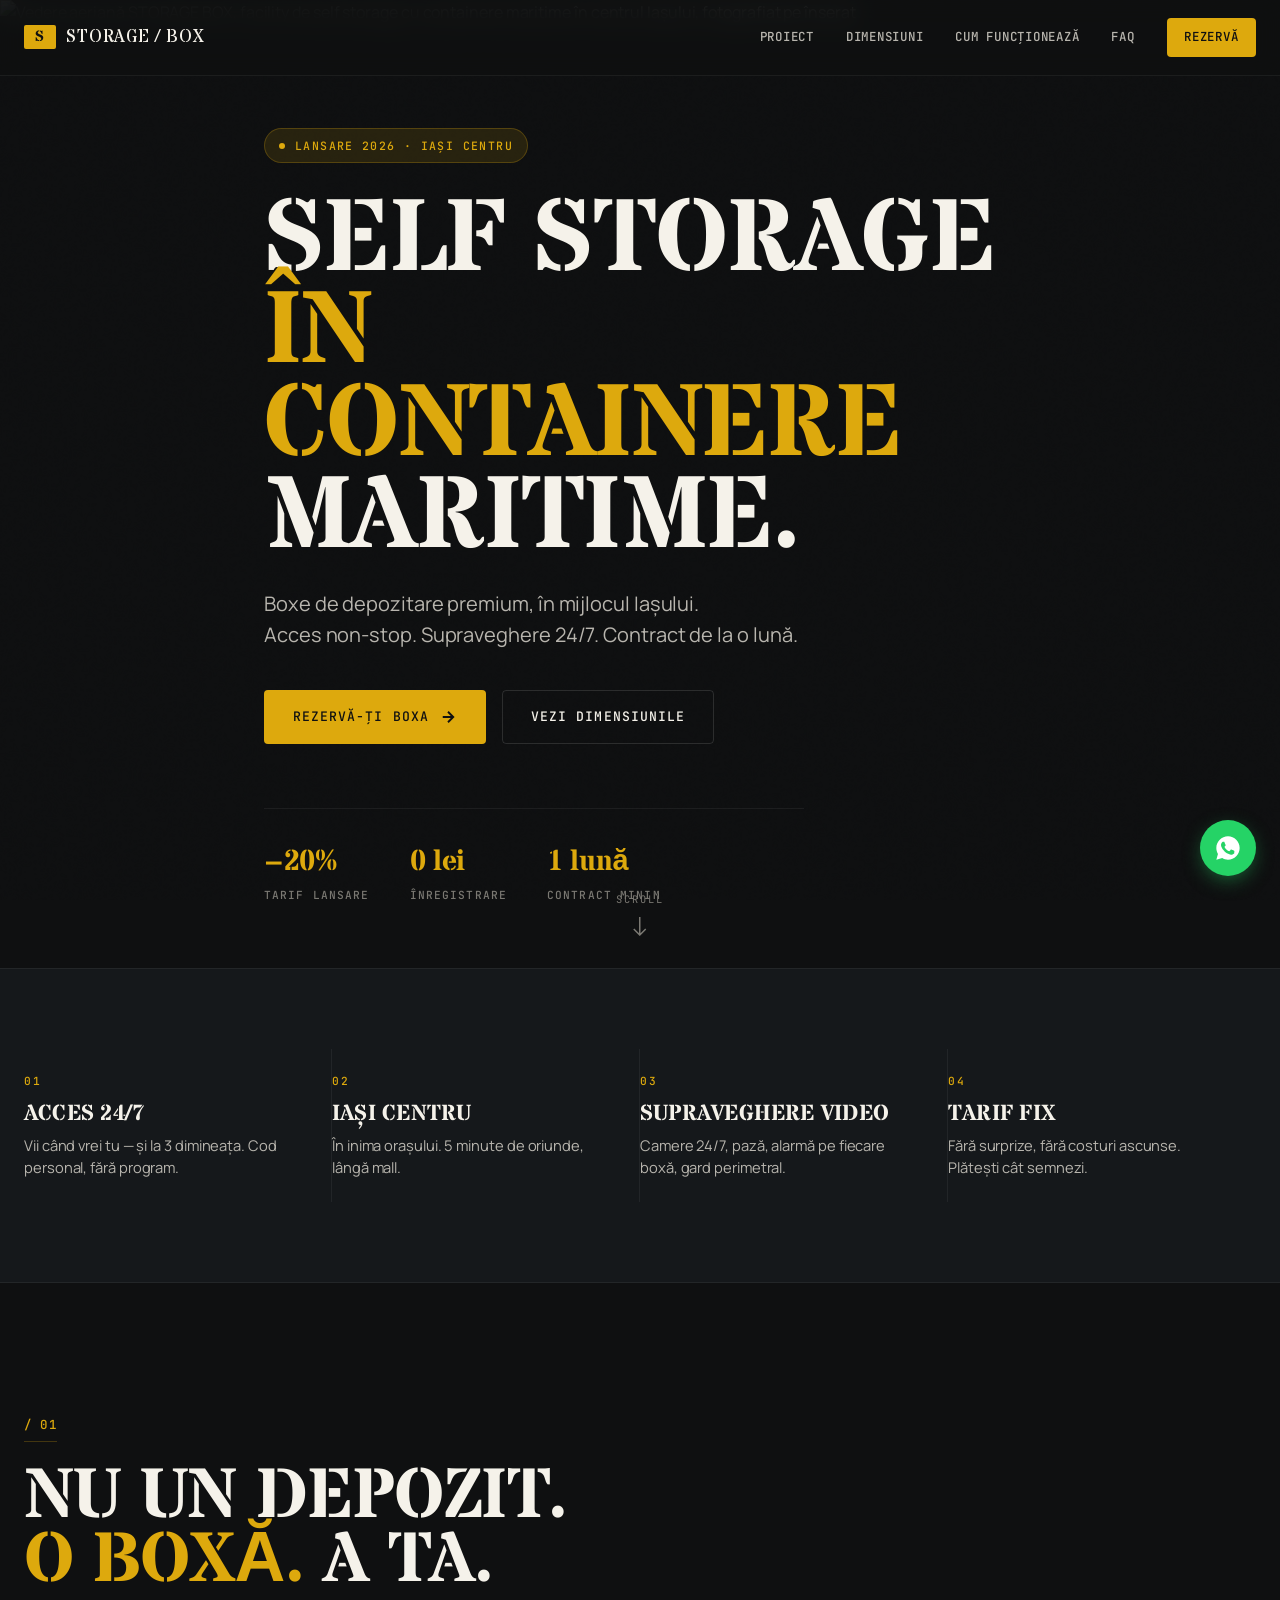
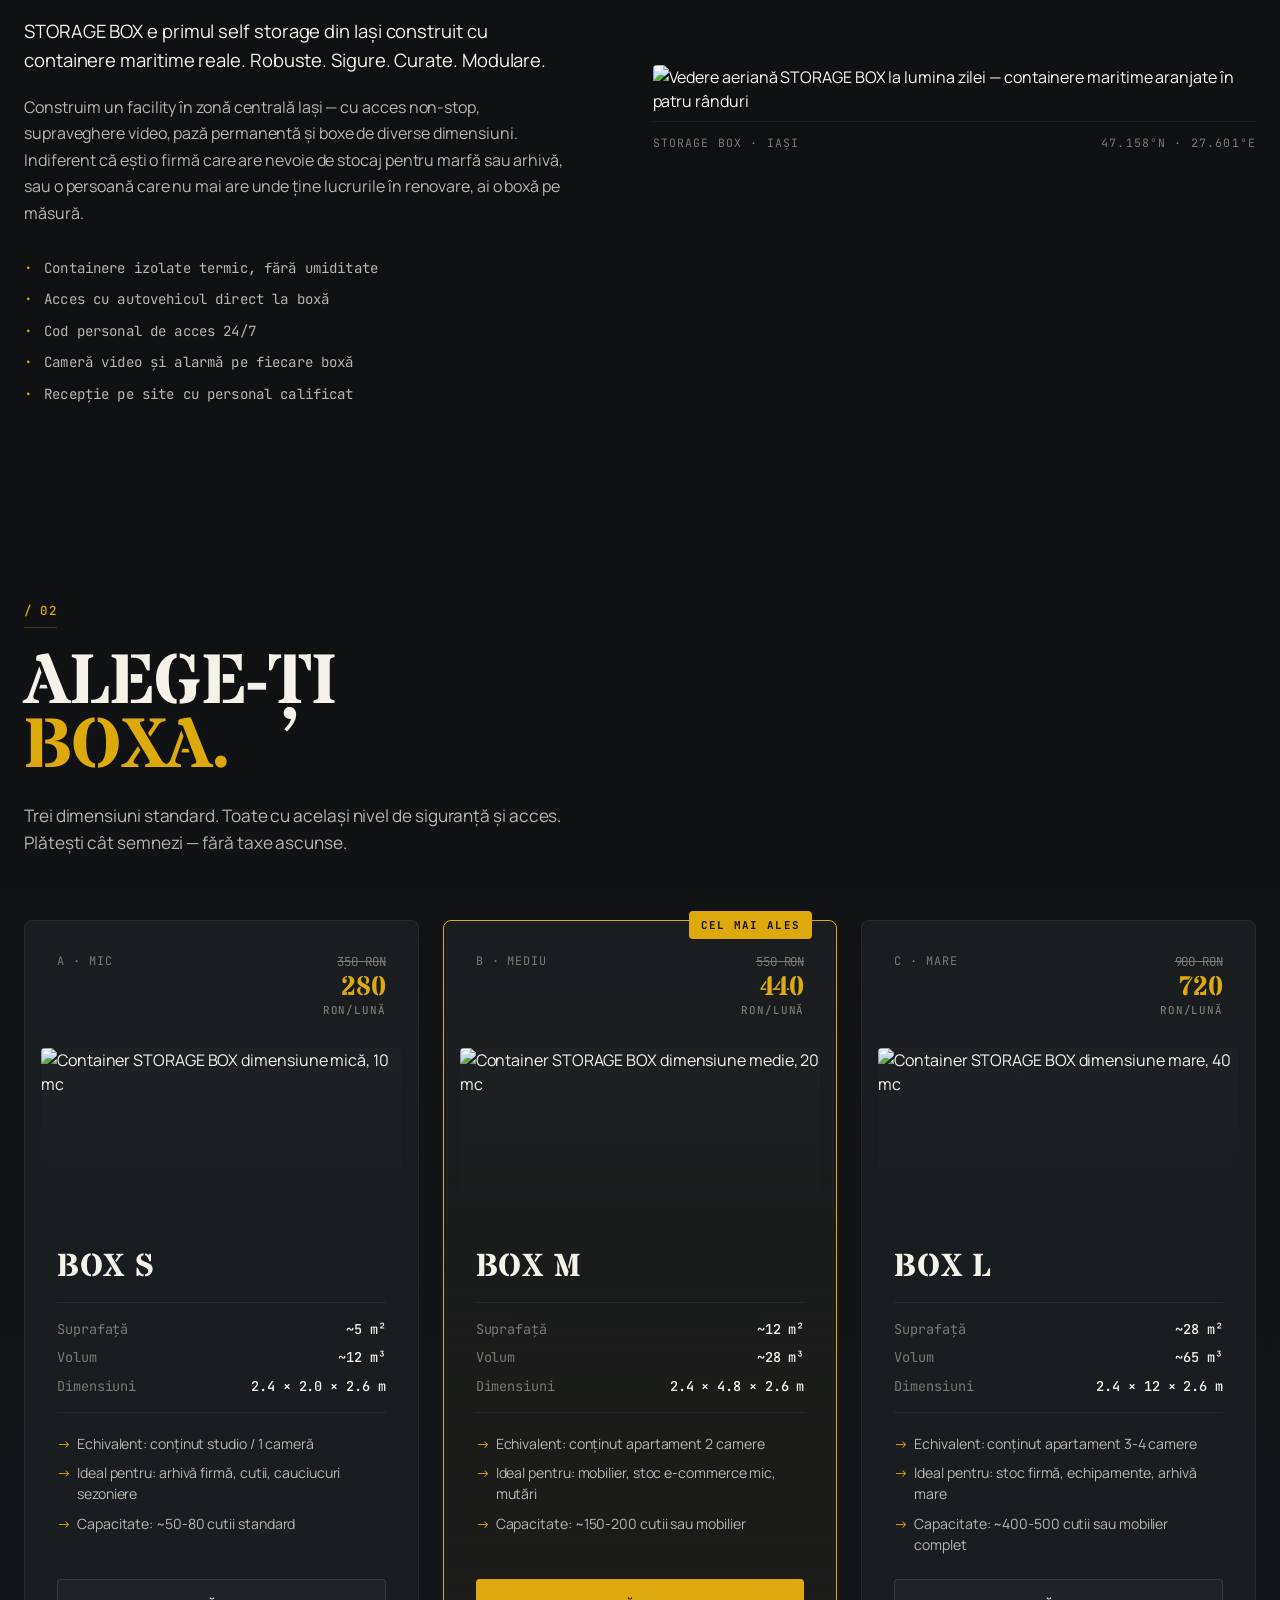
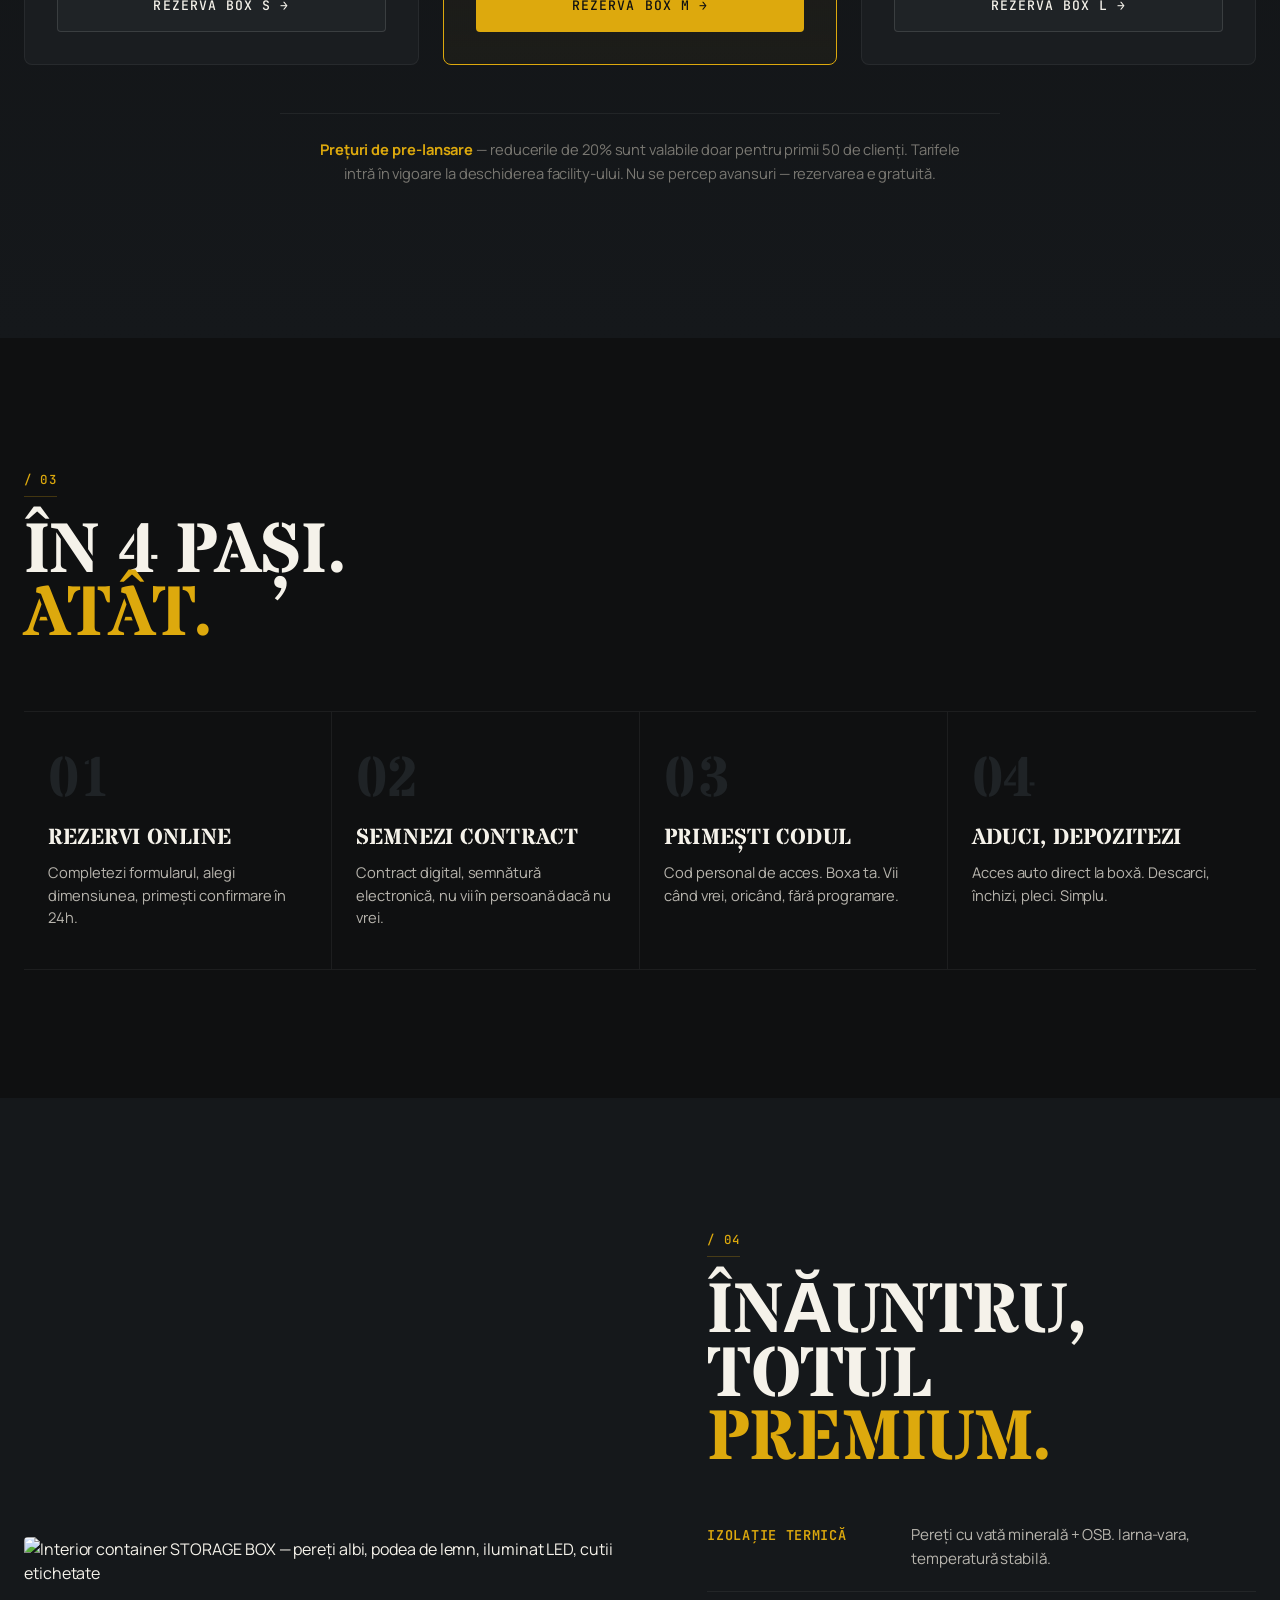
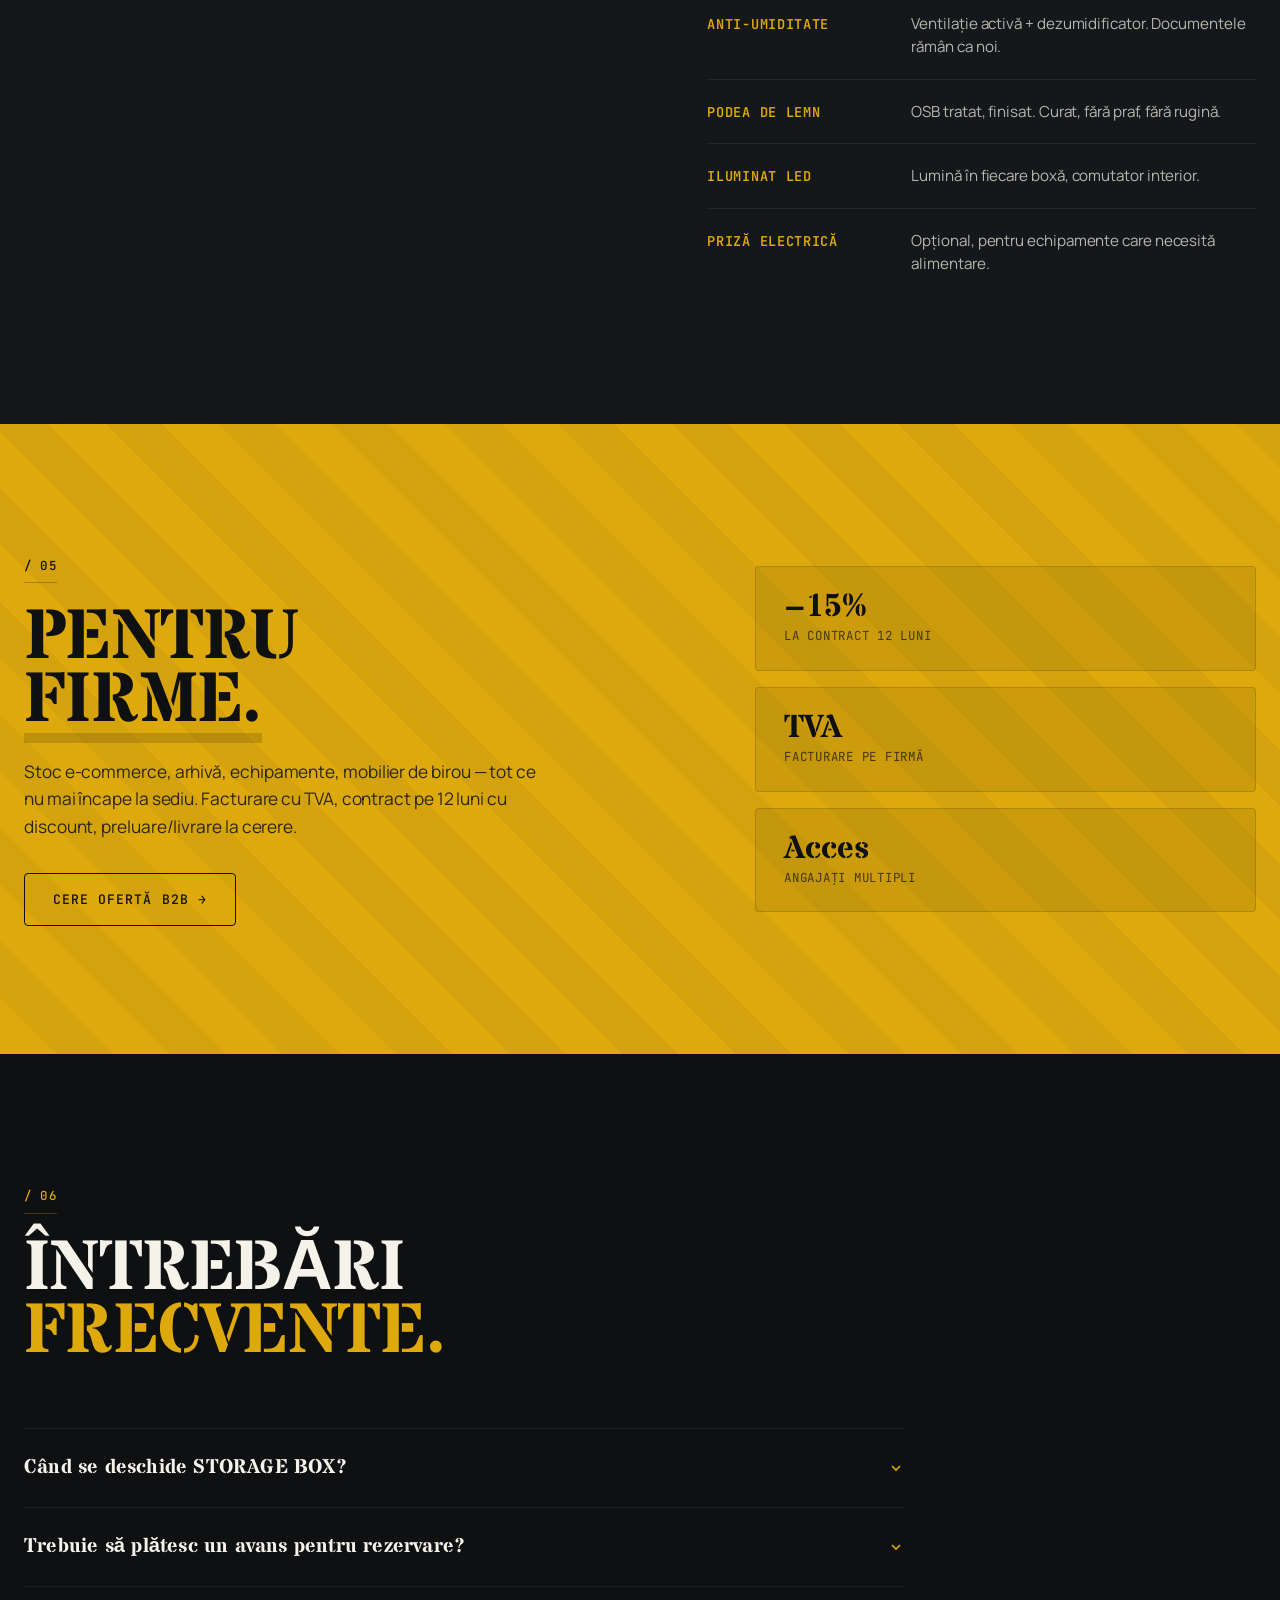
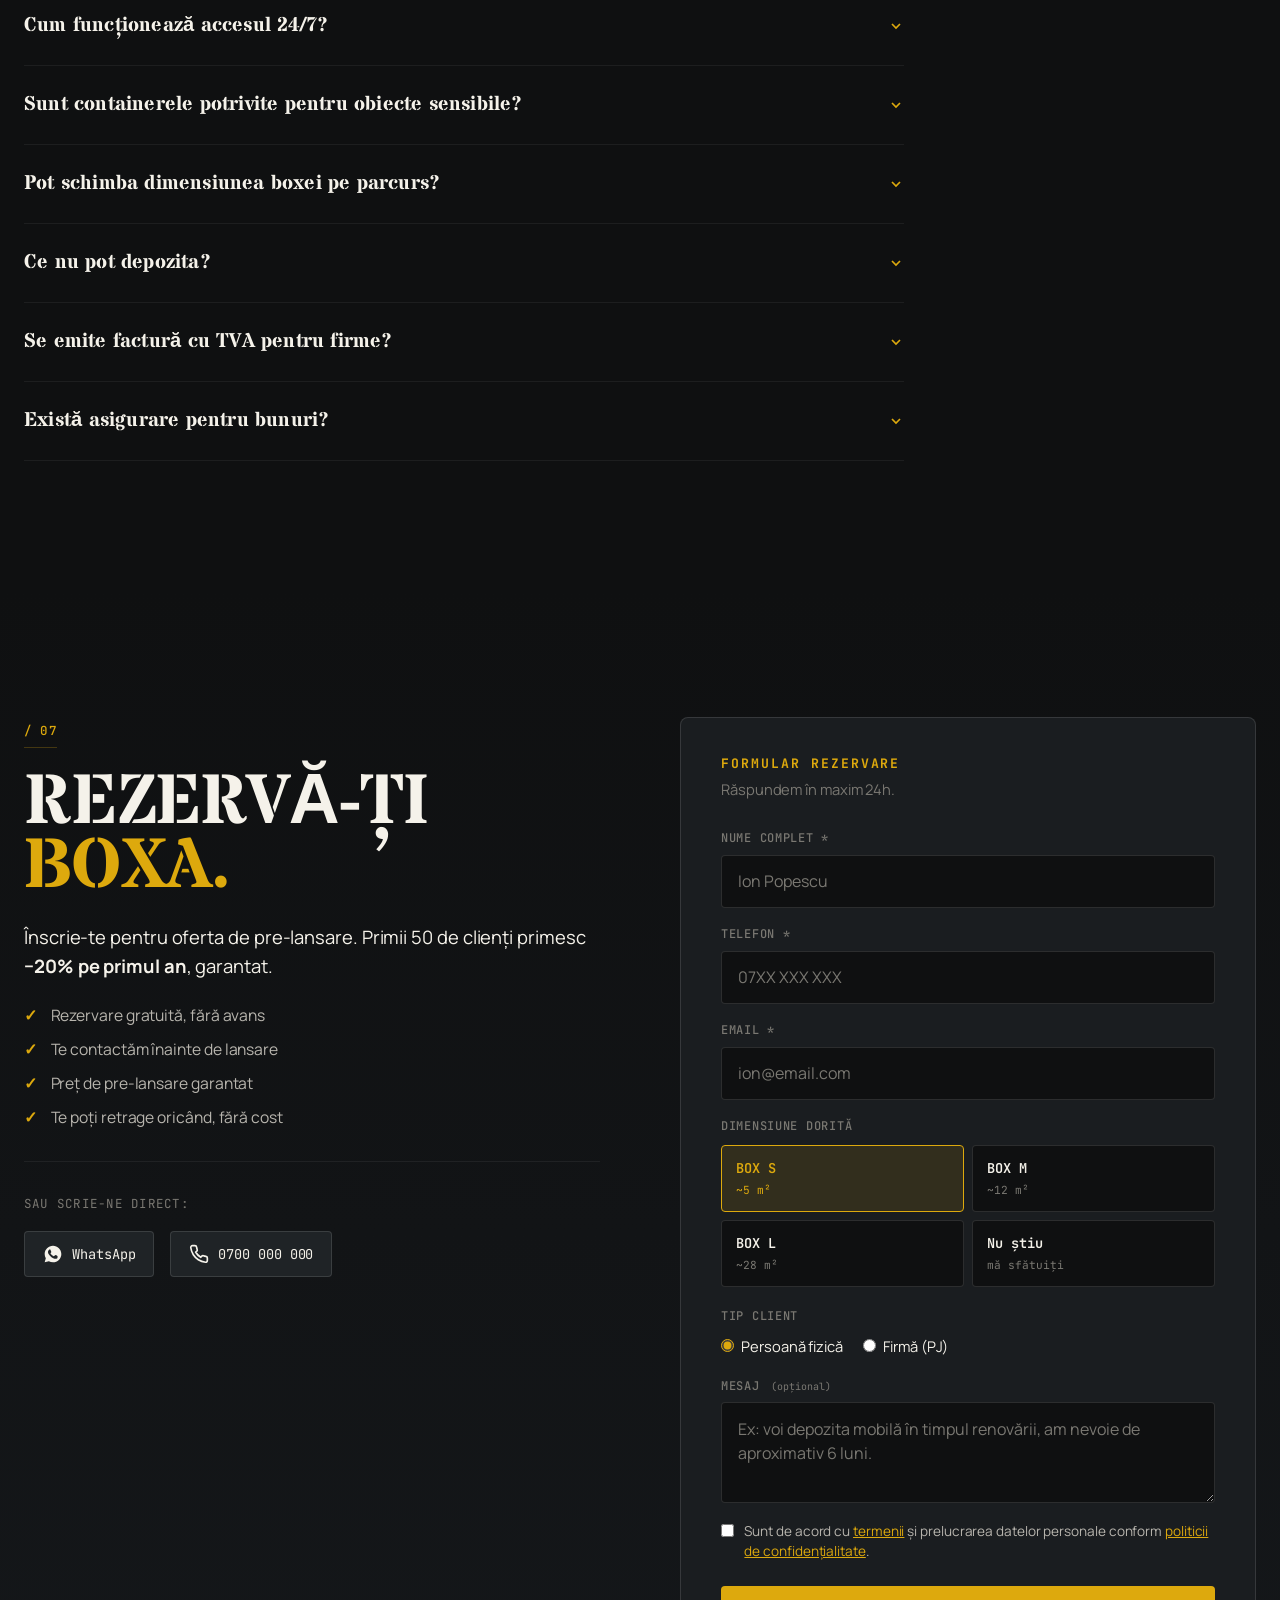
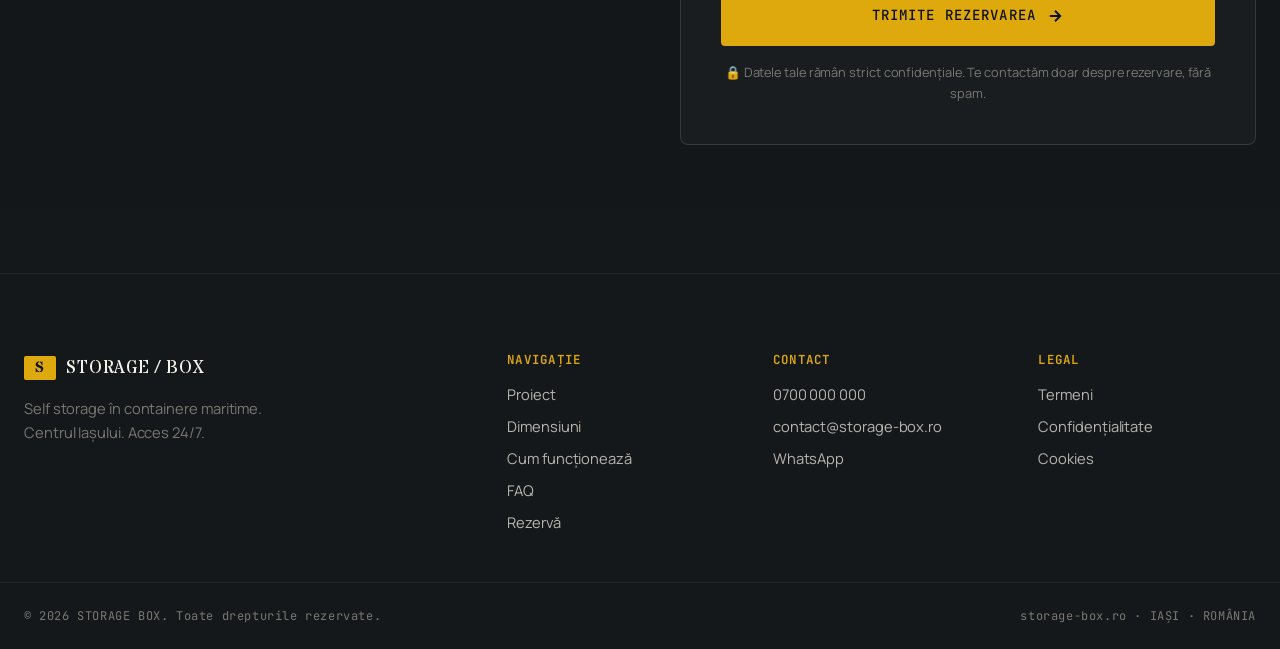
==== index.html @ e84a2e8d "Initial commit - Storage Box landing page" ====
<!DOCTYPE html>
<html lang="ro">
<head>
  <meta charset="UTF-8">
  <meta name="viewport" content="width=device-width, initial-scale=1.0">
  <meta http-equiv="X-UA-Compatible" content="IE=edge">

  <!-- Primary Meta Tags -->
  <title>STORAGE BOX — Self storage în containere maritime · Iași centru · Acces 24/7</title>
  <meta name="title" content="STORAGE BOX — Self storage în containere maritime · Iași centru · Acces 24/7">
  <meta name="description" content="Boxe de depozitare în containere maritime, în centrul Iașului. Acces non-stop, supraveghere 24/7, contract flexibil. Lansare 2026 — înscrie-te pentru oferta de pre-lansare.">
  <meta name="keywords" content="self storage iasi, boxe depozitare iasi, spatii depozitare iasi, depozit inchiriere iasi, container depozitare, self storage centru iasi, arhiva firma iasi, depozitare mobila iasi">
  <meta name="author" content="STORAGE BOX">
  <meta name="robots" content="index, follow">

  <!-- Open Graph / Facebook -->
  <meta property="og:type" content="website">
  <meta property="og:url" content="https://storage-box.ro/">
  <meta property="og:title" content="STORAGE BOX — Self storage în containere maritime · Iași centru">
  <meta property="og:description" content="Self storage premium în containere maritime, în centrul Iașului. Lansare 2026.">
  <meta property="og:image" content="https://storage-box.ro/images/og-cover.jpg">
  <meta property="og:locale" content="ro_RO">

  <!-- Twitter -->
  <meta name="twitter:card" content="summary_large_image">
  <meta name="twitter:title" content="STORAGE BOX — Self storage în containere maritime · Iași">
  <meta name="twitter:description" content="Self storage premium în containere maritime, în centrul Iașului. Lansare 2026.">
  <meta name="twitter:image" content="https://storage-box.ro/images/og-cover.jpg">

  <!-- Favicon -->
  <link rel="icon" type="image/png" href="/images/favicon.png">
  <link rel="apple-touch-icon" href="/images/apple-touch-icon.png">

  <!-- Canonical -->
  <link rel="canonical" href="https://storage-box.ro/">

  <!-- Fonts -->
  <link rel="preconnect" href="https://fonts.googleapis.com">
  <link rel="preconnect" href="https://fonts.gstatic.com" crossorigin>
  <link href="https://fonts.googleapis.com/css2?family=Stardos+Stencil:wght@400;700&family=JetBrains+Mono:wght@400;500;700&family=Manrope:wght@300;400;500;600;700;800&display=swap" rel="stylesheet">

  <!-- Stylesheet -->
  <link rel="stylesheet" href="/assets/style.css">

  <!-- Structured Data -->
  <script type="application/ld+json">
  {
    "@context": "https://schema.org",
    "@type": "LocalBusiness",
    "@id": "https://storage-box.ro/#business",
    "name": "STORAGE BOX",
    "description": "Self storage în containere maritime, în centrul Iașului. Acces 24/7, supraveghere video, contracte flexibile.",
    "url": "https://storage-box.ro",
    "telephone": "+40 7XX XXX XXX",
    "priceRange": "€€",
    "image": "https://storage-box.ro/images/hero-aerial-night.jpg",
    "address": {
      "@type": "PostalAddress",
      "streetAddress": "Strada — în pregătire",
      "addressLocality": "Iași",
      "addressRegion": "IS",
      "postalCode": "700000",
      "addressCountry": "RO"
    },
    "geo": {
      "@type": "GeoCoordinates",
      "latitude": 47.158,
      "longitude": 27.601
    },
    "openingHours": "Mo-Su 00:00-24:00",
    "areaServed": "Iași"
  }
  </script>

  <!-- Google Analytics 4 — replace G-XXXXXXXXXX with your tracking ID -->
  <!--
  <script async src="https://www.googletagmanager.com/gtag/js?id=G-XXXXXXXXXX"></script>
  <script>
    window.dataLayer = window.dataLayer || [];
    function gtag(){dataLayer.push(arguments);}
    gtag('js', new Date());
    gtag('config', 'G-XXXXXXXXXX');
  </script>
  -->

  <!-- Google Ads Conversion — replace AW-XXXXXXXXXX with your ID -->
  <!--
  <script async src="https://www.googletagmanager.com/gtag/js?id=AW-XXXXXXXXXX"></script>
  <script>
    window.dataLayer = window.dataLayer || [];
    function gtag(){dataLayer.push(arguments);}
    gtag('js', new Date());
    gtag('config', 'AW-XXXXXXXXXX');
  </script>
  -->
</head>
<body>

  <!-- ===== HEADER ===== -->
  <header class="site-header" id="top">
    <div class="container header-inner">
      <a href="#top" class="logo" aria-label="STORAGE BOX">
        <span class="logo-mark"><span class="logo-mark-letter">S</span></span>
        <span class="logo-text">STORAGE / BOX</span>
      </a>
      <nav class="nav" aria-label="Navigație principală">
        <a href="#proiect">Proiect</a>
        <a href="#dimensiuni">Dimensiuni</a>
        <a href="#flux">Cum funcționează</a>
        <a href="#faq">FAQ</a>
        <a href="#contact" class="nav-cta">Rezervă</a>
      </nav>
      <button class="mobile-toggle" aria-label="Meniu" aria-expanded="false">
        <span></span><span></span><span></span>
      </button>
    </div>
  </header>

  <!-- ===== HERO ===== -->
  <section class="hero" aria-labelledby="hero-title">
    <div class="hero-bg">
      <img src="/images/hero-aerial-night.jpg" alt="Vedere aeriană STORAGE BOX, facility de self storage cu containere maritime în centrul Iașului, fotografiat pe înserat" loading="eager" fetchpriority="high">
      <div class="hero-bg-overlay"></div>
    </div>

    <div class="container hero-content">
      <div class="hero-badge reveal">
        <span class="dot"></span>
        <span>LANSARE 2026 · IAȘI CENTRU</span>
      </div>

      <h1 id="hero-title" class="hero-title reveal" style="--delay: 0.1s">
        Self storage<br>
        <span class="accent">în containere</span><br>
        maritime.
      </h1>

      <p class="hero-sub reveal" style="--delay: 0.2s">
        Boxe de depozitare premium, în mijlocul Iașului.<br>
        Acces non-stop. Supraveghere 24/7. Contract de la o lună.
      </p>

      <div class="hero-cta reveal" style="--delay: 0.3s">
        <a href="#contact" class="btn btn-primary">
          <span>Rezervă-ți boxa</span>
          <svg width="18" height="18" viewBox="0 0 24 24" fill="none" stroke="currentColor" stroke-width="2.5" aria-hidden="true">
            <path d="M5 12h14M12 5l7 7-7 7"/>
          </svg>
        </a>
        <a href="#dimensiuni" class="btn btn-ghost">
          Vezi dimensiunile
        </a>
      </div>

      <div class="hero-meta reveal" style="--delay: 0.4s">
        <div><strong>−20%</strong><span>tarif lansare</span></div>
        <div><strong>0 lei</strong><span>înregistrare</span></div>
        <div><strong>1 lună</strong><span>contract minim</span></div>
      </div>
    </div>

    <a href="#trust" class="hero-scroll" aria-label="Continuă spre conținut">
      <span>SCROLL</span>
      <svg width="14" height="20" viewBox="0 0 14 20" fill="none" stroke="currentColor" stroke-width="1.5" aria-hidden="true">
        <path d="M7 1v18M1 13l6 6 6-6"/>
      </svg>
    </a>
  </section>

  <!-- ===== TRUST STRIP ===== -->
  <section class="trust" id="trust" aria-label="Beneficii cheie">
    <div class="container">
      <ul class="trust-grid">
        <li class="trust-item reveal">
          <span class="trust-num">01</span>
          <h3>Acces 24/7</h3>
          <p>Vii când vrei tu — și la 3 dimineața. Cod personal, fără program.</p>
        </li>
        <li class="trust-item reveal" style="--delay: 0.08s">
          <span class="trust-num">02</span>
          <h3>Iași Centru</h3>
          <p>În inima orașului. 5 minute de oriunde, lângă mall.</p>
        </li>
        <li class="trust-item reveal" style="--delay: 0.16s">
          <span class="trust-num">03</span>
          <h3>Supraveghere video</h3>
          <p>Camere 24/7, pază, alarmă pe fiecare boxă, gard perimetral.</p>
        </li>
        <li class="trust-item reveal" style="--delay: 0.24s">
          <span class="trust-num">04</span>
          <h3>Tarif fix</h3>
          <p>Fără surprize, fără costuri ascunse. Plătești cât semnezi.</p>
        </li>
      </ul>
    </div>
  </section>

  <!-- ===== ABOUT / PROIECT ===== -->
  <section class="about" id="proiect" aria-labelledby="about-title">
    <div class="container about-grid">
      <div class="about-text reveal">
        <span class="section-num">/ 01</span>
        <h2 id="about-title" class="section-title">
          Nu un depozit.<br>
          <span class="accent">O boxă.</span> A ta.
        </h2>
        <p class="lead">
          STORAGE BOX e primul self storage din Iași construit cu containere maritime reale.
          Robuste. Sigure. Curate. Modulare.
        </p>
        <p>
          Construim un facility în zonă centrală Iași — cu acces non-stop, supraveghere video,
          pază permanentă și boxe de diverse dimensiuni. Indiferent că ești o firmă care
          are nevoie de stocaj pentru marfă sau arhivă, sau o persoană care nu mai are
          unde ține lucrurile în renovare, ai o boxă pe măsură.
        </p>
        <ul class="about-list">
          <li><span>·</span> Containere izolate termic, fără umiditate</li>
          <li><span>·</span> Acces cu autovehicul direct la boxă</li>
          <li><span>·</span> Cod personal de acces 24/7</li>
          <li><span>·</span> Cameră video și alarmă pe fiecare boxă</li>
          <li><span>·</span> Recepție pe site cu personal calificat</li>
        </ul>
      </div>
      <div class="about-image reveal" style="--delay: 0.2s">
        <img src="/images/hero-aerial-day.jpg" alt="Vedere aeriană STORAGE BOX la lumina zilei — containere maritime aranjate în patru rânduri" loading="lazy">
        <div class="image-caption">
          <span>STORAGE BOX · IAȘI</span>
          <span>47.158°N · 27.601°E</span>
        </div>
      </div>
    </div>
  </section>

  <!-- ===== SIZES & PRICING ===== -->
  <section class="sizes" id="dimensiuni" aria-labelledby="sizes-title">
    <div class="container">
      <div class="section-head">
        <span class="section-num">/ 02</span>
        <h2 id="sizes-title" class="section-title">
          Alege-ți<br>
          <span class="accent">boxa.</span>
        </h2>
        <p class="section-lead">
          Trei dimensiuni standard. Toate cu același nivel de siguranță și acces.
          Plătești cât semnezi — fără taxe ascunse.
        </p>
      </div>

      <div class="sizes-grid">

        <!-- BOX S -->
        <article class="box-card reveal">
          <div class="box-card-head">
            <span class="box-tag">A · Mic</span>
            <span class="box-price">
              <span class="price-old">350 RON</span>
              <span class="price-new">280<small>RON/lună</small></span>
            </span>
          </div>
          <div class="box-card-image">
            <img src="/images/container-product.png" alt="Container STORAGE BOX dimensiune mică, 10 mc" loading="lazy">
          </div>
          <h3 class="box-name">BOX S</h3>
          <div class="box-spec">
            <div><span>Suprafață</span><strong>~5 m²</strong></div>
            <div><span>Volum</span><strong>~12 m³</strong></div>
            <div><span>Dimensiuni</span><strong>2.4 × 2.0 × 2.6 m</strong></div>
          </div>
          <ul class="box-features">
            <li>Echivalent: conținut studio / 1 cameră</li>
            <li>Ideal pentru: arhivă firmă, cutii, cauciucuri sezoniere</li>
            <li>Capacitate: ~50-80 cutii standard</li>
          </ul>
          <a href="#contact" class="btn btn-secondary box-cta" data-size="S">
            Rezervă BOX S →
          </a>
        </article>

        <!-- BOX M -->
        <article class="box-card box-featured reveal" style="--delay: 0.1s">
          <div class="box-badge">CEL MAI ALES</div>
          <div class="box-card-head">
            <span class="box-tag">B · Mediu</span>
            <span class="box-price">
              <span class="price-old">550 RON</span>
              <span class="price-new">440<small>RON/lună</small></span>
            </span>
          </div>
          <div class="box-card-image">
            <img src="/images/container-product.png" alt="Container STORAGE BOX dimensiune medie, 20 mc" loading="lazy">
          </div>
          <h3 class="box-name">BOX M</h3>
          <div class="box-spec">
            <div><span>Suprafață</span><strong>~12 m²</strong></div>
            <div><span>Volum</span><strong>~28 m³</strong></div>
            <div><span>Dimensiuni</span><strong>2.4 × 4.8 × 2.6 m</strong></div>
          </div>
          <ul class="box-features">
            <li>Echivalent: conținut apartament 2 camere</li>
            <li>Ideal pentru: mobilier, stoc e-commerce mic, mutări</li>
            <li>Capacitate: ~150-200 cutii sau mobilier</li>
          </ul>
          <a href="#contact" class="btn btn-primary box-cta" data-size="M">
            Rezervă BOX M →
          </a>
        </article>

        <!-- BOX L -->
        <article class="box-card reveal" style="--delay: 0.2s">
          <div class="box-card-head">
            <span class="box-tag">C · Mare</span>
            <span class="box-price">
              <span class="price-old">900 RON</span>
              <span class="price-new">720<small>RON/lună</small></span>
            </span>
          </div>
          <div class="box-card-image">
            <img src="/images/container-product.png" alt="Container STORAGE BOX dimensiune mare, 40 mc" loading="lazy">
          </div>
          <h3 class="box-name">BOX L</h3>
          <div class="box-spec">
            <div><span>Suprafață</span><strong>~28 m²</strong></div>
            <div><span>Volum</span><strong>~65 m³</strong></div>
            <div><span>Dimensiuni</span><strong>2.4 × 12 × 2.6 m</strong></div>
          </div>
          <ul class="box-features">
            <li>Echivalent: conținut apartament 3-4 camere</li>
            <li>Ideal pentru: stoc firmă, echipamente, arhivă mare</li>
            <li>Capacitate: ~400-500 cutii sau mobilier complet</li>
          </ul>
          <a href="#contact" class="btn btn-secondary box-cta" data-size="L">
            Rezervă BOX L →
          </a>
        </article>

      </div>

      <p class="sizes-note">
        <strong>Prețuri de pre-lansare</strong> — reducerile de 20% sunt valabile doar pentru
        primii 50 de clienți. Tarifele intră în vigoare la deschiderea facility-ului.
        Nu se percep avansuri — rezervarea e gratuită.
      </p>
    </div>
  </section>

  <!-- ===== HOW IT WORKS ===== -->
  <section class="flow" id="flux" aria-labelledby="flow-title">
    <div class="container">
      <div class="section-head">
        <span class="section-num">/ 03</span>
        <h2 id="flow-title" class="section-title">
          În 4 pași.<br>
          <span class="accent">Atât.</span>
        </h2>
      </div>

      <ol class="flow-steps">
        <li class="flow-step reveal">
          <span class="flow-num">01</span>
          <h3>Rezervi online</h3>
          <p>Completezi formularul, alegi dimensiunea, primești confirmare în 24h.</p>
        </li>
        <li class="flow-step reveal" style="--delay: 0.08s">
          <span class="flow-num">02</span>
          <h3>Semnezi contract</h3>
          <p>Contract digital, semnătură electronică, nu vii în persoană dacă nu vrei.</p>
        </li>
        <li class="flow-step reveal" style="--delay: 0.16s">
          <span class="flow-num">03</span>
          <h3>Primești codul</h3>
          <p>Cod personal de acces. Boxa ta. Vii când vrei, oricând, fără programare.</p>
        </li>
        <li class="flow-step reveal" style="--delay: 0.24s">
          <span class="flow-num">04</span>
          <h3>Aduci, depozitezi</h3>
          <p>Acces auto direct la boxă. Descarci, închizi, pleci. Simplu.</p>
        </li>
      </ol>
    </div>
  </section>

  <!-- ===== INSIDE THE BOX ===== -->
  <section class="inside" id="inside" aria-labelledby="inside-title">
    <div class="container inside-grid">
      <div class="inside-image reveal">
        <img src="/images/container-interior.jpg" alt="Interior container STORAGE BOX — pereți albi, podea de lemn, iluminat LED, cutii etichetate" loading="lazy">
      </div>
      <div class="inside-text reveal" style="--delay: 0.15s">
        <span class="section-num">/ 04</span>
        <h2 id="inside-title" class="section-title">
          Înăuntru, totul<br>
          <span class="accent">premium.</span>
        </h2>
        <ul class="inside-list">
          <li>
            <strong>Izolație termică</strong>
            <span>Pereți cu vată minerală + OSB. Iarna-vara, temperatură stabilă.</span>
          </li>
          <li>
            <strong>Anti-umiditate</strong>
            <span>Ventilație activă + dezumidificator. Documentele rămân ca noi.</span>
          </li>
          <li>
            <strong>Podea de lemn</strong>
            <span>OSB tratat, finisat. Curat, fără praf, fără rugină.</span>
          </li>
          <li>
            <strong>Iluminat LED</strong>
            <span>Lumină în fiecare boxă, comutator interior.</span>
          </li>
          <li>
            <strong>Priză electrică</strong>
            <span>Opțional, pentru echipamente care necesită alimentare.</span>
          </li>
        </ul>
      </div>
    </div>
  </section>

  <!-- ===== B2B BANNER ===== -->
  <section class="b2b" aria-labelledby="b2b-title">
    <div class="container b2b-inner">
      <div class="b2b-text reveal">
        <span class="section-num">/ 05</span>
        <h2 id="b2b-title" class="section-title">
          Pentru<br>
          <span class="accent">firme.</span>
        </h2>
        <p>
          Stoc e-commerce, arhivă, echipamente, mobilier de birou — tot ce nu mai
          încape la sediu. Facturare cu TVA, contract pe 12 luni cu discount,
          preluare/livrare la cerere.
        </p>
        <a href="#contact" class="btn btn-ghost-light">
          Cere ofertă B2B →
        </a>
      </div>
      <div class="b2b-stats reveal" style="--delay: 0.15s">
        <div><strong>−15%</strong><span>la contract 12 luni</span></div>
        <div><strong>TVA</strong><span>facturare pe firmă</span></div>
        <div><strong>Acces</strong><span>angajați multipli</span></div>
      </div>
    </div>
  </section>

  <!-- ===== FAQ ===== -->
  <section class="faq" id="faq" aria-labelledby="faq-title">
    <div class="container">
      <div class="section-head">
        <span class="section-num">/ 06</span>
        <h2 id="faq-title" class="section-title">
          Întrebări<br>
          <span class="accent">frecvente.</span>
        </h2>
      </div>

      <div class="faq-list">
        <details class="faq-item reveal">
          <summary>
            <span>Când se deschide STORAGE BOX?</span>
            <svg width="16" height="16" viewBox="0 0 24 24" fill="none" stroke="currentColor" stroke-width="2.5" aria-hidden="true"><path d="M6 9l6 6 6-6"/></svg>
          </summary>
          <div class="faq-body">
            <p>Lansarea oficială este programată pentru 2026. În acest moment construim facility-ul în zonă centrală Iași. Cei care se înscriu acum primesc prețul de pre-lansare (−20%) garantat pe primul an de contract.</p>
          </div>
        </details>

        <details class="faq-item reveal" style="--delay: 0.05s">
          <summary>
            <span>Trebuie să plătesc un avans pentru rezervare?</span>
            <svg width="16" height="16" viewBox="0 0 24 24" fill="none" stroke="currentColor" stroke-width="2.5" aria-hidden="true"><path d="M6 9l6 6 6-6"/></svg>
          </summary>
          <div class="faq-body">
            <p>Nu. Rezervarea este 100% gratuită, fără obligații. Te înscrii pe lista de pre-lansare, iar la deschidere te contactăm cu oferta personalizată. Plătești doar când semnezi contractul și primești codul de acces.</p>
          </div>
        </details>

        <details class="faq-item reveal" style="--delay: 0.1s">
          <summary>
            <span>Cum funcționează accesul 24/7?</span>
            <svg width="16" height="16" viewBox="0 0 24 24" fill="none" stroke="currentColor" stroke-width="2.5" aria-hidden="true"><path d="M6 9l6 6 6-6"/></svg>
          </summary>
          <div class="faq-body">
            <p>Primești un cod personal pentru poarta principală și o cheie/yală individuală pentru boxa ta. Poți accesa facility-ul oricând, 24/7, fără programare, fără personal. Toate accesările sunt înregistrate video.</p>
          </div>
        </details>

        <details class="faq-item reveal" style="--delay: 0.15s">
          <summary>
            <span>Sunt containerele potrivite pentru obiecte sensibile?</span>
            <svg width="16" height="16" viewBox="0 0 24 24" fill="none" stroke="currentColor" stroke-width="2.5" aria-hidden="true"><path d="M6 9l6 6 6-6"/></svg>
          </summary>
          <div class="faq-body">
            <p>Da. Containerele sunt modificate special: izolate termic cu vată minerală + OSB, ventilate activ, cu dezumidificare pasivă. Nu există condens, umiditate sau variații mari de temperatură. Sunt potrivite pentru documente, electronice, mobilier de lemn, arhivă firmă.</p>
          </div>
        </details>

        <details class="faq-item reveal" style="--delay: 0.2s">
          <summary>
            <span>Pot schimba dimensiunea boxei pe parcurs?</span>
            <svg width="16" height="16" viewBox="0 0 24 24" fill="none" stroke="currentColor" stroke-width="2.5" aria-hidden="true"><path d="M6 9l6 6 6-6"/></svg>
          </summary>
          <div class="faq-body">
            <p>Da, în limita disponibilității. Dacă vrei o boxă mai mare sau mai mică, ne anunți cu 7 zile înainte și facem schimbarea fără cost suplimentar de administrare.</p>
          </div>
        </details>

        <details class="faq-item reveal" style="--delay: 0.25s">
          <summary>
            <span>Ce nu pot depozita?</span>
            <svg width="16" height="16" viewBox="0 0 24 24" fill="none" stroke="currentColor" stroke-width="2.5" aria-hidden="true"><path d="M6 9l6 6 6-6"/></svg>
          </summary>
          <div class="faq-body">
            <p>Substanțe periculoase (explozibili, inflamabili, toxici), plante vii, animale, alimente perisabile, droguri, arme fără autorizație, bani lichizi, valori care depășesc plafonul de asigurare standard. Pentru orice nelămurire, ne contactezi înainte de contract.</p>
          </div>
        </details>

        <details class="faq-item reveal" style="--delay: 0.3s">
          <summary>
            <span>Se emite factură cu TVA pentru firme?</span>
            <svg width="16" height="16" viewBox="0 0 24 24" fill="none" stroke="currentColor" stroke-width="2.5" aria-hidden="true"><path d="M6 9l6 6 6-6"/></svg>
          </summary>
          <div class="faq-body">
            <p>Da. Pentru clienții persoane juridice emitem factură cu TVA, plătibilă prin OP sau card. Oferim discount −15% pentru contracte semnate pe 12 luni.</p>
          </div>
        </details>

        <details class="faq-item reveal" style="--delay: 0.35s">
          <summary>
            <span>Există asigurare pentru bunuri?</span>
            <svg width="16" height="16" viewBox="0 0 24 24" fill="none" stroke="currentColor" stroke-width="2.5" aria-hidden="true"><path d="M6 9l6 6 6-6"/></svg>
          </summary>
          <div class="faq-body">
            <p>Facility-ul este asigurat pentru riscuri generale (incendiu, inundație, furt prin efracție). Pentru bunuri de valoare ridicată, recomandăm asigurare individuală — putem facilita încheierea cu partenerii noștri la prețuri preferențiale.</p>
          </div>
        </details>
      </div>
    </div>
  </section>

  <!-- ===== CTA & FORM ===== -->
  <section class="cta" id="contact" aria-labelledby="cta-title">
    <div class="container cta-grid">

      <div class="cta-text reveal">
        <span class="section-num">/ 07</span>
        <h2 id="cta-title" class="section-title">
          Rezervă-ți<br>
          <span class="accent">boxa.</span>
        </h2>
        <p class="lead">
          Înscrie-te pentru oferta de pre-lansare. Primii 50 de clienți primesc
          <strong>−20% pe primul an</strong>, garantat.
        </p>
        <ul class="cta-list">
          <li><span class="check">✓</span> Rezervare gratuită, fără avans</li>
          <li><span class="check">✓</span> Te contactăm înainte de lansare</li>
          <li><span class="check">✓</span> Preț de pre-lansare garantat</li>
          <li><span class="check">✓</span> Te poți retrage oricând, fără cost</li>
        </ul>

        <div class="cta-contact">
          <p>Sau scrie-ne direct:</p>
          <div class="cta-contact-links">
            <a href="https://wa.me/40700000000" class="contact-link" aria-label="Scrie-ne pe WhatsApp">
              <svg width="20" height="20" viewBox="0 0 24 24" fill="currentColor" aria-hidden="true"><path d="M12 2C6.48 2 2 6.48 2 12c0 1.85.5 3.58 1.38 5.06L2 22l5.06-1.38C8.42 21.5 10.15 22 12 22c5.52 0 10-4.48 10-10S17.52 2 12 2zm5.5 14.36c-.23.65-1.34 1.24-1.87 1.32-.5.08-1.13.11-1.82-.11-.42-.13-.96-.31-1.65-.61-2.91-1.26-4.81-4.19-4.95-4.38-.15-.19-1.2-1.6-1.2-3.05 0-1.45.76-2.16 1.03-2.46.27-.3.59-.37.79-.37.2 0 .39.01.57.01.18 0 .42-.07.66.5.23.57.79 1.97.86 2.11.07.14.12.31.02.5-.1.19-.15.31-.29.47-.14.16-.3.36-.43.49-.14.14-.29.29-.13.57.16.28.71 1.17 1.52 1.89 1.04.93 1.92 1.21 2.2 1.35.28.14.45.12.61-.07.16-.19.71-.83.9-1.11.19-.28.38-.23.64-.14.26.09 1.65.78 1.94.92.29.14.48.21.55.33.07.12.07.71-.16 1.36z"/></svg>
              <span>WhatsApp</span>
            </a>
            <a href="tel:+40700000000" class="contact-link">
              <svg width="20" height="20" viewBox="0 0 24 24" fill="none" stroke="currentColor" stroke-width="2" aria-hidden="true"><path d="M22 16.92v3a2 2 0 0 1-2.18 2 19.79 19.79 0 0 1-8.63-3.07 19.5 19.5 0 0 1-6-6 19.79 19.79 0 0 1-3.07-8.67A2 2 0 0 1 4.11 2h3a2 2 0 0 1 2 1.72 12.84 12.84 0 0 0 .7 2.81 2 2 0 0 1-.45 2.11L8.09 9.91a16 16 0 0 0 6 6l1.27-1.27a2 2 0 0 1 2.11-.45 12.84 12.84 0 0 0 2.81.7A2 2 0 0 1 22 16.92z"/></svg>
              <span>0700 000 000</span>
            </a>
          </div>
        </div>
      </div>

      <!-- Lead capture form — Netlify Forms ready -->
      <form
        class="cta-form reveal"
        style="--delay: 0.15s"
        name="rezervare-prelansare"
        method="POST"
        data-netlify="true"
        data-netlify-honeypot="bot-field"
        action="/multumesc.html"
      >
        <input type="hidden" name="form-name" value="rezervare-prelansare">
        <p class="visually-hidden">
          <label>Nu completa acest câmp: <input name="bot-field"></label>
        </p>

        <h3 class="form-title">FORMULAR REZERVARE</h3>
        <p class="form-sub">Răspundem în maxim 24h.</p>

        <label class="field">
          <span>Nume complet *</span>
          <input type="text" name="nume" required placeholder="Ion Popescu" autocomplete="name">
        </label>

        <label class="field">
          <span>Telefon *</span>
          <input type="tel" name="telefon" required placeholder="07XX XXX XXX" pattern="[0-9 +]{8,15}" autocomplete="tel">
        </label>

        <label class="field">
          <span>Email *</span>
          <input type="email" name="email" required placeholder="ion@email.com" autocomplete="email">
        </label>

        <fieldset class="field-group">
          <legend>Dimensiune dorită</legend>
          <div class="radio-grid">
            <label class="radio">
              <input type="radio" name="dimensiune" value="S" checked>
              <span>BOX S<small>~5 m²</small></span>
            </label>
            <label class="radio">
              <input type="radio" name="dimensiune" value="M">
              <span>BOX M<small>~12 m²</small></span>
            </label>
            <label class="radio">
              <input type="radio" name="dimensiune" value="L">
              <span>BOX L<small>~28 m²</small></span>
            </label>
            <label class="radio">
              <input type="radio" name="dimensiune" value="nu-stiu">
              <span>Nu știu<small>mă sfătuiți</small></span>
            </label>
          </div>
        </fieldset>

        <fieldset class="field-group">
          <legend>Tip client</legend>
          <div class="radio-row">
            <label class="radio-inline">
              <input type="radio" name="tip" value="persoana-fizica" checked>
              <span>Persoană fizică</span>
            </label>
            <label class="radio-inline">
              <input type="radio" name="tip" value="firma">
              <span>Firmă (PJ)</span>
            </label>
          </div>
        </fieldset>

        <label class="field">
          <span>Mesaj <small>(opțional)</small></span>
          <textarea name="mesaj" rows="3" placeholder="Ex: voi depozita mobilă în timpul renovării, am nevoie de aproximativ 6 luni."></textarea>
        </label>

        <label class="checkbox">
          <input type="checkbox" name="acord" required>
          <span>Sunt de acord cu <a href="/termeni.html">termenii</a> și prelucrarea datelor personale conform <a href="/confidentialitate.html">politicii de confidențialitate</a>.</span>
        </label>

        <button type="submit" class="btn btn-primary btn-block">
          <span>Trimite rezervarea</span>
          <svg width="18" height="18" viewBox="0 0 24 24" fill="none" stroke="currentColor" stroke-width="2.5" aria-hidden="true"><path d="M5 12h14M12 5l7 7-7 7"/></svg>
        </button>

        <p class="form-disclaimer">
          🔒 Datele tale rămân strict confidențiale. Te contactăm doar despre rezervare,
          fără spam.
        </p>
      </form>

    </div>
  </section>

  <!-- ===== FOOTER ===== -->
  <footer class="footer">
    <div class="container footer-grid">
      <div class="footer-brand">
        <a href="#top" class="logo">
          <span class="logo-mark"><span class="logo-mark-letter">S</span></span>
          <span class="logo-text">STORAGE / BOX</span>
        </a>
        <p>Self storage în containere maritime.<br>Centrul Iașului. Acces 24/7.</p>
      </div>

      <div class="footer-col">
        <h4>Navigație</h4>
        <ul>
          <li><a href="#proiect">Proiect</a></li>
          <li><a href="#dimensiuni">Dimensiuni</a></li>
          <li><a href="#flux">Cum funcționează</a></li>
          <li><a href="#faq">FAQ</a></li>
          <li><a href="#contact">Rezervă</a></li>
        </ul>
      </div>

      <div class="footer-col">
        <h4>Contact</h4>
        <ul>
          <li><a href="tel:+40700000000">0700 000 000</a></li>
          <li><a href="mailto:contact@storage-box.ro">contact@storage-box.ro</a></li>
          <li><a href="https://wa.me/40700000000">WhatsApp</a></li>
        </ul>
      </div>

      <div class="footer-col">
        <h4>Legal</h4>
        <ul>
          <li><a href="/termeni.html">Termeni</a></li>
          <li><a href="/confidentialitate.html">Confidențialitate</a></li>
          <li><a href="/cookies.html">Cookies</a></li>
        </ul>
      </div>
    </div>

    <div class="footer-bottom">
      <div class="container footer-bottom-inner">
        <span>© 2026 STORAGE BOX. Toate drepturile rezervate.</span>
        <span>storage-box.ro · IAȘI · ROMÂNIA</span>
      </div>
    </div>
  </footer>

  <!-- WhatsApp floating button -->
  <a href="https://wa.me/40700000000" class="wa-float" aria-label="WhatsApp">
    <svg width="28" height="28" viewBox="0 0 24 24" fill="currentColor" aria-hidden="true"><path d="M12 2C6.48 2 2 6.48 2 12c0 1.85.5 3.58 1.38 5.06L2 22l5.06-1.38C8.42 21.5 10.15 22 12 22c5.52 0 10-4.48 10-10S17.52 2 12 2zm5.5 14.36c-.23.65-1.34 1.24-1.87 1.32-.5.08-1.13.11-1.82-.11-.42-.13-.96-.31-1.65-.61-2.91-1.26-4.81-4.19-4.95-4.38-.15-.19-1.2-1.6-1.2-3.05 0-1.45.76-2.16 1.03-2.46.27-.3.59-.37.79-.37.2 0 .39.01.57.01.18 0 .42-.07.66.5.23.57.79 1.97.86 2.11.07.14.12.31.02.5-.1.19-.15.31-.29.47-.14.16-.3.36-.43.49-.14.14-.29.29-.13.57.16.28.71 1.17 1.52 1.89 1.04.93 1.92 1.21 2.2 1.35.28.14.45.12.61-.07.16-.19.71-.83.9-1.11.19-.28.38-.23.64-.14.26.09 1.65.78 1.94.92.29.14.48.21.55.33.07.12.07.71-.16 1.36z"/></svg>
  </a>

  <!-- Scripts -->
  <script src="/assets/script.js" defer></script>
</body>
</html>
---- assets/style.css ----
/* ================================================
   STORAGE BOX — STYLESHEET
   Industrial Editorial Premium
   ================================================ */

/* ----- RESET ----- */
*, *::before, *::after { box-sizing: border-box; margin: 0; padding: 0; }
html { scroll-behavior: smooth; -webkit-text-size-adjust: 100%; }
body { min-height: 100vh; line-height: 1.5; }
img, picture, video, canvas, svg { display: block; max-width: 100%; }
img { height: auto; }
input, button, textarea, select { font: inherit; color: inherit; }
button { background: none; border: none; cursor: pointer; }
a { color: inherit; text-decoration: none; }
ul, ol { list-style: none; }

/* ----- TOKENS ----- */
:root {
  /* Colors */
  --bg:         #0F1011;
  --bg-2:       #15181B;
  --bg-3:       #1F2326;
  --bg-card:    #1A1D20;
  --gray-deep:  #2E3133;
  --gray-mid:   #4A4E52;
  --gray-soft:  #8B8F94;

  --text:       #F5F2EA;
  --text-mid:   #B8B5AE;
  --text-soft:  #7A7872;

  --accent:     #DDA90D;
  --accent-2:   #F0C040;
  --accent-dim: rgba(221, 169, 13, 0.12);
  --accent-line: rgba(221, 169, 13, 0.25);

  --border:     rgba(255, 255, 255, 0.06);
  --border-2:   rgba(255, 255, 255, 0.12);

  /* Typography */
  --f-display:  'Stardos Stencil', 'Impact', sans-serif;
  --f-mono:     'JetBrains Mono', 'Menlo', monospace;
  --f-body:     'Manrope', system-ui, sans-serif;

  /* Spacing */
  --space-xs:   0.5rem;
  --space-sm:   1rem;
  --space-md:   2rem;
  --space-lg:   4rem;
  --space-xl:   8rem;

  /* Layout */
  --container:  1280px;
  --radius:     4px;
  --radius-lg:  8px;

  /* Motion */
  --ease:       cubic-bezier(0.22, 1, 0.36, 1);
  --t-fast:     200ms;
  --t-med:      400ms;
  --t-slow:     700ms;
}

/* ----- BASE ----- */
body {
  font-family: var(--f-body);
  background: var(--bg);
  color: var(--text);
  font-size: 16px;
  font-weight: 400;
  letter-spacing: -0.005em;
  overflow-x: hidden;
  -webkit-font-smoothing: antialiased;
  -moz-osx-font-smoothing: grayscale;
}

/* Subtle grain texture for depth */
body::before {
  content: '';
  position: fixed;
  inset: 0;
  pointer-events: none;
  z-index: 1;
  opacity: 0.025;
  background-image: url("data:image/svg+xml,%3Csvg viewBox='0 0 200 200' xmlns='http://www.w3.org/2000/svg'%3E%3Cfilter id='n'%3E%3CfeTurbulence baseFrequency='0.9' /%3E%3C/filter%3E%3Crect width='100%25' height='100%25' filter='url(%23n)' opacity='0.5'/%3E%3C/svg%3E");
}

.container {
  width: 100%;
  max-width: var(--container);
  margin: 0 auto;
  padding: 0 1.5rem;
}

/* ----- UTILITIES ----- */
.accent { color: var(--accent); }
.visually-hidden {
  position: absolute;
  width: 1px;
  height: 1px;
  padding: 0;
  margin: -1px;
  overflow: hidden;
  clip: rect(0,0,0,0);
  white-space: nowrap;
  border: 0;
}

/* ----- TYPE ----- */
h1, h2, h3, h4 {
  font-family: var(--f-display);
  font-weight: 700;
  line-height: 0.95;
  letter-spacing: -0.01em;
}

.section-num {
  font-family: var(--f-mono);
  font-size: 0.78rem;
  font-weight: 500;
  color: var(--accent);
  letter-spacing: 0.1em;
  text-transform: uppercase;
  display: inline-block;
  margin-bottom: 1.5rem;
  padding-bottom: 0.4rem;
  border-bottom: 1px solid var(--accent-line);
}

.section-title {
  font-size: clamp(2.5rem, 5.5vw, 4.5rem);
  line-height: 0.9;
  text-transform: uppercase;
  margin-bottom: 1.5rem;
}

.section-lead {
  font-size: 1.075rem;
  color: var(--text-mid);
  max-width: 540px;
  line-height: 1.55;
}

.section-head {
  margin-bottom: 4rem;
  max-width: 720px;
}

p { color: var(--text-mid); line-height: 1.65; }
.lead { font-size: 1.15rem; color: var(--text); line-height: 1.55; margin-bottom: 1.25rem; }

/* ----- BUTTONS ----- */
.btn {
  display: inline-flex;
  align-items: center;
  gap: 0.65rem;
  padding: 1rem 1.75rem;
  font-family: var(--f-mono);
  font-size: 0.82rem;
  font-weight: 500;
  letter-spacing: 0.08em;
  text-transform: uppercase;
  border-radius: var(--radius);
  transition: all var(--t-fast) var(--ease);
  white-space: nowrap;
  border: 1px solid transparent;
  cursor: pointer;
}

.btn-primary {
  background: var(--accent);
  color: var(--bg);
}
.btn-primary:hover {
  background: var(--accent-2);
  transform: translateY(-2px);
  box-shadow: 0 8px 24px -8px rgba(221, 169, 13, 0.5);
}

.btn-secondary {
  background: var(--bg-3);
  color: var(--text);
  border-color: var(--border-2);
}
.btn-secondary:hover {
  background: var(--accent);
  color: var(--bg);
  border-color: var(--accent);
}

.btn-ghost {
  background: transparent;
  color: var(--text);
  border-color: var(--border-2);
}
.btn-ghost:hover {
  background: var(--text);
  color: var(--bg);
  border-color: var(--text);
}

.btn-ghost-light {
  background: transparent;
  color: var(--bg);
  border-color: var(--bg);
}
.btn-ghost-light:hover {
  background: var(--bg);
  color: var(--accent);
}

.btn-block {
  width: 100%;
  justify-content: center;
  padding: 1.15rem 2rem;
  font-size: 0.88rem;
}

/* ----- HEADER ----- */
.site-header {
  position: fixed;
  top: 0;
  left: 0;
  right: 0;
  z-index: 100;
  background: rgba(15, 16, 17, 0.7);
  backdrop-filter: blur(12px);
  -webkit-backdrop-filter: blur(12px);
  border-bottom: 1px solid var(--border);
  transition: background var(--t-fast) var(--ease);
}

.header-inner {
  display: flex;
  align-items: center;
  justify-content: space-between;
  padding: 1.1rem 1.5rem;
  max-width: var(--container);
  margin: 0 auto;
}

.logo {
  display: inline-flex;
  align-items: center;
  gap: 0.65rem;
  font-family: var(--f-display);
  font-size: 1.1rem;
  letter-spacing: 0.04em;
  color: var(--text);
}

.logo-mark {
  width: 32px;
  height: 24px;
  background: var(--accent);
  border-radius: 2px;
  display: inline-flex;
  align-items: center;
  justify-content: center;
  position: relative;
}

.logo-mark-letter {
  font-family: var(--f-display);
  color: var(--bg);
  font-size: 0.95rem;
  font-weight: 700;
}

.nav {
  display: flex;
  align-items: center;
  gap: 2rem;
}

.nav a {
  font-family: var(--f-mono);
  font-size: 0.78rem;
  font-weight: 500;
  letter-spacing: 0.06em;
  text-transform: uppercase;
  color: var(--text-mid);
  transition: color var(--t-fast) var(--ease);
  position: relative;
}

.nav a:hover { color: var(--text); }

.nav a.nav-cta {
  background: var(--accent);
  color: var(--bg);
  padding: 0.65rem 1.1rem;
  border-radius: var(--radius);
}
.nav a.nav-cta:hover { background: var(--accent-2); color: var(--bg); }

.mobile-toggle {
  display: none;
  flex-direction: column;
  gap: 5px;
  padding: 0.5rem;
}
.mobile-toggle span {
  display: block;
  width: 24px;
  height: 2px;
  background: var(--text);
  transition: all var(--t-fast) var(--ease);
}

/* ----- HERO ----- */
.hero {
  position: relative;
  min-height: 100vh;
  display: flex;
  align-items: center;
  padding: 8rem 0 4rem;
  overflow: hidden;
}

.hero-bg {
  position: absolute;
  inset: 0;
  z-index: 0;
}

.hero-bg img {
  width: 100%;
  height: 100%;
  min-height: 100%;
  object-fit: cover;
  object-position: center;
}

.hero-bg-overlay {
  position: absolute;
  inset: 0;
  background:
    linear-gradient(180deg, rgba(15, 16, 17, 0.5) 0%, rgba(15, 16, 17, 0.4) 40%, rgba(15, 16, 17, 0.85) 100%),
    linear-gradient(90deg, rgba(15, 16, 17, 0.6) 0%, rgba(15, 16, 17, 0.1) 60%);
}

.hero-content {
  position: relative;
  z-index: 2;
  max-width: 800px;
}

.hero-badge {
  display: inline-flex;
  align-items: center;
  gap: 0.6rem;
  padding: 0.5rem 0.9rem;
  background: rgba(221, 169, 13, 0.12);
  border: 1px solid var(--accent-line);
  border-radius: 100px;
  font-family: var(--f-mono);
  font-size: 0.72rem;
  font-weight: 500;
  letter-spacing: 0.12em;
  color: var(--accent);
  margin-bottom: 2rem;
}

.hero-badge .dot {
  width: 6px;
  height: 6px;
  background: var(--accent);
  border-radius: 50%;
  animation: pulse 2s ease-in-out infinite;
}

@keyframes pulse {
  0%, 100% { opacity: 1; transform: scale(1); }
  50% { opacity: 0.5; transform: scale(1.4); }
}

.hero-title {
  font-size: clamp(3rem, 8vw, 6.5rem);
  line-height: 0.9;
  text-transform: uppercase;
  margin-bottom: 1.5rem;
  letter-spacing: -0.015em;
}

.hero-sub {
  font-size: clamp(1.05rem, 1.6vw, 1.25rem);
  color: var(--text-mid);
  line-height: 1.55;
  margin-bottom: 2.5rem;
  max-width: 540px;
}

.hero-cta {
  display: flex;
  gap: 1rem;
  flex-wrap: wrap;
  margin-bottom: 4rem;
}

.hero-meta {
  display: flex;
  gap: 2.5rem;
  flex-wrap: wrap;
  padding-top: 2rem;
  border-top: 1px solid var(--border);
  max-width: 540px;
}

.hero-meta > div {
  display: flex;
  flex-direction: column;
  gap: 0.2rem;
}

.hero-meta strong {
  font-family: var(--f-display);
  font-size: 1.8rem;
  font-weight: 700;
  color: var(--accent);
  letter-spacing: -0.01em;
}

.hero-meta span {
  font-family: var(--f-mono);
  font-size: 0.7rem;
  font-weight: 500;
  color: var(--text-soft);
  letter-spacing: 0.1em;
  text-transform: uppercase;
}

.hero-scroll {
  position: absolute;
  bottom: 2rem;
  left: 50%;
  transform: translateX(-50%);
  z-index: 2;
  display: flex;
  flex-direction: column;
  align-items: center;
  gap: 0.5rem;
  color: var(--text-soft);
  font-family: var(--f-mono);
  font-size: 0.65rem;
  letter-spacing: 0.2em;
  animation: float 2.5s ease-in-out infinite;
}

@keyframes float {
  0%, 100% { transform: translateX(-50%) translateY(0); }
  50% { transform: translateX(-50%) translateY(8px); }
}

/* ----- TRUST STRIP ----- */
.trust {
  padding: 5rem 0;
  background: var(--bg-2);
  border-top: 1px solid var(--border);
  border-bottom: 1px solid var(--border);
}

.trust-grid {
  display: grid;
  grid-template-columns: repeat(auto-fit, minmax(220px, 1fr));
  gap: 0;
}

.trust-item {
  padding: 1.5rem 2rem 1.5rem 0;
  border-right: 1px solid var(--border);
}
.trust-item:last-child { border-right: none; }

.trust-num {
  font-family: var(--f-mono);
  font-size: 0.7rem;
  font-weight: 500;
  color: var(--accent);
  letter-spacing: 0.15em;
  margin-bottom: 0.85rem;
  display: block;
}

.trust-item h3 {
  font-size: 1.4rem;
  margin-bottom: 0.6rem;
  text-transform: uppercase;
  letter-spacing: 0.01em;
}

.trust-item p {
  font-size: 0.92rem;
  color: var(--text-mid);
  line-height: 1.5;
}

/* ----- ABOUT ----- */
.about {
  padding: var(--space-xl) 0 var(--space-lg);
}

.about-grid {
  display: grid;
  grid-template-columns: 1fr 1.1fr;
  gap: 5rem;
  align-items: center;
}

.about-text .lead {
  margin-top: 0.5rem;
}

.about-list {
  margin-top: 2rem;
  display: flex;
  flex-direction: column;
  gap: 0.65rem;
}

.about-list li {
  font-family: var(--f-mono);
  font-size: 0.88rem;
  color: var(--text-mid);
  letter-spacing: 0.01em;
  display: flex;
  gap: 0.75rem;
}

.about-list li span {
  color: var(--accent);
  font-weight: 700;
}

.about-image {
  position: relative;
}

.about-image img {
  width: 100%;
  height: auto;
  border-radius: var(--radius);
  filter: contrast(1.05) saturate(1.05);
}

.image-caption {
  display: flex;
  justify-content: space-between;
  font-family: var(--f-mono);
  font-size: 0.72rem;
  letter-spacing: 0.1em;
  color: var(--text-soft);
  padding-top: 0.75rem;
  margin-top: 0.5rem;
  border-top: 1px solid var(--border);
  text-transform: uppercase;
}

/* ----- SIZES ----- */
.sizes {
  padding: var(--space-xl) 0;
  background: linear-gradient(180deg, var(--bg) 0%, var(--bg-2) 100%);
}

.sizes-grid {
  display: grid;
  grid-template-columns: repeat(auto-fit, minmax(300px, 1fr));
  gap: 1.5rem;
  margin-bottom: 3rem;
}

.box-card {
  background: var(--bg-card);
  border: 1px solid var(--border);
  border-radius: var(--radius-lg);
  padding: 2rem;
  position: relative;
  transition: all var(--t-med) var(--ease);
  display: flex;
  flex-direction: column;
}

.box-card:hover {
  border-color: var(--accent-line);
  transform: translateY(-4px);
}

.box-featured {
  border-color: var(--accent);
  background: linear-gradient(180deg, var(--bg-card) 0%, rgba(221, 169, 13, 0.04) 100%);
}

.box-badge {
  position: absolute;
  top: -10px;
  right: 1.5rem;
  background: var(--accent);
  color: var(--bg);
  font-family: var(--f-mono);
  font-size: 0.68rem;
  font-weight: 700;
  letter-spacing: 0.12em;
  padding: 0.35rem 0.75rem;
  border-radius: var(--radius);
}

.box-card-head {
  display: flex;
  justify-content: space-between;
  align-items: flex-start;
  margin-bottom: 1rem;
}

.box-tag {
  font-family: var(--f-mono);
  font-size: 0.74rem;
  color: var(--text-soft);
  letter-spacing: 0.08em;
  text-transform: uppercase;
}

.box-price {
  text-align: right;
  display: flex;
  flex-direction: column;
  gap: 0.1rem;
}

.price-old {
  font-family: var(--f-mono);
  font-size: 0.78rem;
  color: var(--text-soft);
  text-decoration: line-through;
}

.price-new {
  font-family: var(--f-display);
  font-size: 1.7rem;
  font-weight: 700;
  color: var(--accent);
  line-height: 1;
}

.price-new small {
  font-family: var(--f-mono);
  font-size: 0.68rem;
  font-weight: 500;
  color: var(--text-soft);
  letter-spacing: 0.08em;
  text-transform: uppercase;
  display: block;
  margin-top: 0.25rem;
}

.box-card-image {
  margin: 1rem -1rem 1.5rem;
  height: 180px;
  overflow: hidden;
  border-radius: var(--radius);
  background: linear-gradient(180deg, rgba(255, 255, 255, 0.02) 0%, transparent 100%);
  display: flex;
  align-items: center;
  justify-content: center;
}

.box-card-image img {
  width: 100%;
  height: 100%;
  object-fit: contain;
  transition: transform var(--t-slow) var(--ease);
}

.box-card:hover .box-card-image img {
  transform: scale(1.05);
}

.box-name {
  font-size: 2rem;
  text-transform: uppercase;
  margin-bottom: 1.25rem;
  letter-spacing: 0.02em;
}

.box-spec {
  display: flex;
  flex-direction: column;
  gap: 0.5rem;
  padding: 1rem 0;
  border-top: 1px solid var(--border);
  border-bottom: 1px solid var(--border);
  margin-bottom: 1.25rem;
}

.box-spec > div {
  display: flex;
  justify-content: space-between;
  font-family: var(--f-mono);
  font-size: 0.85rem;
}

.box-spec > div span { color: var(--text-soft); }
.box-spec > div strong { color: var(--text); font-weight: 500; }

.box-features {
  display: flex;
  flex-direction: column;
  gap: 0.5rem;
  margin-bottom: 1.5rem;
  flex: 1;
}

.box-features li {
  font-size: 0.88rem;
  color: var(--text-mid);
  padding-left: 1.25rem;
  position: relative;
}

.box-features li::before {
  content: '→';
  position: absolute;
  left: 0;
  color: var(--accent);
}

.box-cta {
  margin-top: auto;
  justify-content: center;
}

.sizes-note {
  text-align: center;
  font-size: 0.92rem;
  color: var(--text-soft);
  max-width: 720px;
  margin: 0 auto;
  line-height: 1.6;
  padding: 1.5rem;
  border-top: 1px solid var(--border);
}

.sizes-note strong { color: var(--accent); }

/* ----- FLOW ----- */
.flow {
  padding: var(--space-xl) 0;
}

.flow-steps {
  display: grid;
  grid-template-columns: repeat(auto-fit, minmax(220px, 1fr));
  gap: 0;
  border-top: 1px solid var(--border);
  border-bottom: 1px solid var(--border);
}

.flow-step {
  padding: 2.5rem 1.5rem;
  border-right: 1px solid var(--border);
  position: relative;
}

.flow-step:last-child { border-right: none; }

.flow-num {
  font-family: var(--f-display);
  font-size: 3.5rem;
  font-weight: 700;
  color: var(--bg-3);
  line-height: 1;
  display: block;
  margin-bottom: 1.25rem;
  letter-spacing: -0.02em;
}

.flow-step h3 {
  font-size: 1.35rem;
  text-transform: uppercase;
  margin-bottom: 0.75rem;
  letter-spacing: 0.01em;
}

.flow-step p {
  font-size: 0.92rem;
  color: var(--text-mid);
  line-height: 1.55;
}

/* ----- INSIDE ----- */
.inside {
  padding: var(--space-xl) 0;
  background: var(--bg-2);
}

.inside-grid {
  display: grid;
  grid-template-columns: 1.1fr 1fr;
  gap: 5rem;
  align-items: center;
}

.inside-image img {
  width: 100%;
  height: auto;
  border-radius: var(--radius);
}

.inside-list {
  margin-top: 2rem;
  display: flex;
  flex-direction: column;
}

.inside-list li {
  padding: 1.25rem 0;
  border-bottom: 1px solid var(--border);
  display: grid;
  grid-template-columns: 180px 1fr;
  gap: 1.5rem;
  align-items: baseline;
}

.inside-list li:last-child { border-bottom: none; }

.inside-list strong {
  font-family: var(--f-mono);
  font-size: 0.85rem;
  font-weight: 600;
  color: var(--accent);
  letter-spacing: 0.05em;
  text-transform: uppercase;
}

.inside-list span {
  color: var(--text-mid);
  font-size: 0.95rem;
  line-height: 1.55;
}

/* ----- B2B ----- */
.b2b {
  padding: var(--space-xl) 0;
  background: var(--accent);
  color: var(--bg);
  position: relative;
  overflow: hidden;
}

.b2b::before {
  content: '';
  position: absolute;
  inset: 0;
  background-image:
    repeating-linear-gradient(
      45deg,
      transparent 0,
      transparent 40px,
      rgba(0, 0, 0, 0.04) 40px,
      rgba(0, 0, 0, 0.04) 80px
    );
  pointer-events: none;
}

.b2b-inner {
  display: grid;
  grid-template-columns: 1.3fr 1fr;
  gap: 5rem;
  align-items: center;
  position: relative;
  z-index: 1;
}

.b2b .section-num { color: var(--bg); border-color: rgba(15, 16, 17, 0.25); }
.b2b .accent { color: var(--bg); position: relative; }
.b2b .accent::after {
  content: '';
  position: absolute;
  bottom: 0.1em;
  left: 0;
  right: 0;
  height: 0.15em;
  background: var(--bg);
  z-index: -1;
  opacity: 0.15;
}

.b2b-text p {
  color: rgba(15, 16, 17, 0.85);
  font-size: 1.08rem;
  line-height: 1.6;
  margin-bottom: 2rem;
  max-width: 520px;
}

.b2b-stats {
  display: grid;
  grid-template-columns: 1fr;
  gap: 1rem;
}

.b2b-stats > div {
  background: rgba(15, 16, 17, 0.08);
  border: 1px solid rgba(15, 16, 17, 0.15);
  padding: 1.5rem 1.75rem;
  border-radius: var(--radius);
  display: flex;
  flex-direction: column;
  gap: 0.25rem;
}

.b2b-stats strong {
  font-family: var(--f-display);
  font-size: 2rem;
  line-height: 1;
}

.b2b-stats span {
  font-family: var(--f-mono);
  font-size: 0.78rem;
  letter-spacing: 0.06em;
  text-transform: uppercase;
  color: rgba(15, 16, 17, 0.7);
}

/* ----- FAQ ----- */
.faq {
  padding: var(--space-xl) 0;
}

.faq-list {
  display: flex;
  flex-direction: column;
  gap: 0;
  border-top: 1px solid var(--border);
  max-width: 880px;
}

.faq-item {
  border-bottom: 1px solid var(--border);
}

.faq-item summary {
  list-style: none;
  cursor: pointer;
  padding: 1.5rem 0;
  display: flex;
  justify-content: space-between;
  align-items: center;
  gap: 2rem;
  font-family: var(--f-display);
  font-size: 1.25rem;
  font-weight: 700;
  letter-spacing: 0.01em;
  transition: color var(--t-fast) var(--ease);
}

.faq-item summary::-webkit-details-marker { display: none; }
.faq-item summary:hover { color: var(--accent); }

.faq-item summary svg {
  flex-shrink: 0;
  transition: transform var(--t-med) var(--ease);
  color: var(--accent);
}

.faq-item[open] summary svg { transform: rotate(180deg); }

.faq-body {
  padding: 0 0 1.75rem 0;
  max-width: 720px;
}

.faq-body p {
  color: var(--text-mid);
  font-size: 1rem;
  line-height: 1.65;
}

/* ----- CTA ----- */
.cta {
  padding: var(--space-xl) 0;
  background: linear-gradient(180deg, var(--bg) 0%, var(--bg-2) 100%);
  position: relative;
}

.cta-grid {
  display: grid;
  grid-template-columns: 1fr 1fr;
  gap: 5rem;
  align-items: start;
}

.cta-list {
  margin: 1.5rem 0 2rem;
  display: flex;
  flex-direction: column;
  gap: 0.65rem;
}

.cta-list li {
  display: flex;
  gap: 0.85rem;
  align-items: baseline;
  font-size: 0.98rem;
  color: var(--text-mid);
}

.check {
  color: var(--accent);
  font-weight: 700;
  font-family: var(--f-mono);
}

.cta-contact {
  padding-top: 2rem;
  border-top: 1px solid var(--border);
}

.cta-contact > p {
  font-family: var(--f-mono);
  font-size: 0.78rem;
  text-transform: uppercase;
  letter-spacing: 0.1em;
  color: var(--text-soft);
  margin-bottom: 1rem;
}

.cta-contact-links {
  display: flex;
  gap: 1rem;
  flex-wrap: wrap;
}

.contact-link {
  display: inline-flex;
  align-items: center;
  gap: 0.6rem;
  padding: 0.75rem 1.1rem;
  background: var(--bg-3);
  border: 1px solid var(--border-2);
  border-radius: var(--radius);
  font-family: var(--f-mono);
  font-size: 0.85rem;
  color: var(--text);
  transition: all var(--t-fast) var(--ease);
}

.contact-link:hover {
  background: var(--accent);
  color: var(--bg);
  border-color: var(--accent);
}

/* Form */
.cta-form {
  background: var(--bg-card);
  border: 1px solid var(--border-2);
  border-radius: var(--radius-lg);
  padding: 2.5rem;
}

.form-title {
  font-family: var(--f-mono);
  font-size: 0.82rem;
  font-weight: 700;
  color: var(--accent);
  letter-spacing: 0.15em;
  margin-bottom: 0.4rem;
}

.form-sub {
  font-size: 0.92rem;
  color: var(--text-soft);
  margin-bottom: 1.75rem;
}

.field {
  display: flex;
  flex-direction: column;
  gap: 0.45rem;
  margin-bottom: 1.1rem;
}

.field > span {
  font-family: var(--f-mono);
  font-size: 0.75rem;
  font-weight: 500;
  color: var(--text-soft);
  letter-spacing: 0.06em;
  text-transform: uppercase;
}

.field > span small {
  text-transform: lowercase;
  font-weight: 400;
  letter-spacing: 0;
  margin-left: 0.25rem;
}

.field input, .field textarea {
  background: var(--bg);
  border: 1px solid var(--border-2);
  border-radius: var(--radius);
  padding: 0.85rem 1rem;
  font-size: 1rem;
  color: var(--text);
  transition: border-color var(--t-fast) var(--ease);
}

.field input:focus, .field textarea:focus {
  outline: none;
  border-color: var(--accent);
}

.field input::placeholder, .field textarea::placeholder {
  color: var(--text-soft);
}

.field textarea {
  resize: vertical;
  font-family: var(--f-body);
}

.field-group {
  margin-bottom: 1.25rem;
  border: none;
}

.field-group legend {
  font-family: var(--f-mono);
  font-size: 0.75rem;
  font-weight: 500;
  color: var(--text-soft);
  letter-spacing: 0.06em;
  text-transform: uppercase;
  margin-bottom: 0.6rem;
}

.radio-grid {
  display: grid;
  grid-template-columns: 1fr 1fr;
  gap: 0.5rem;
}

.radio {
  display: block;
  position: relative;
  cursor: pointer;
}

.radio input {
  position: absolute;
  opacity: 0;
}

.radio span {
  display: flex;
  flex-direction: column;
  gap: 0.1rem;
  padding: 0.75rem 0.9rem;
  background: var(--bg);
  border: 1px solid var(--border-2);
  border-radius: var(--radius);
  font-family: var(--f-mono);
  font-size: 0.85rem;
  font-weight: 600;
  transition: all var(--t-fast) var(--ease);
}

.radio span small {
  font-size: 0.7rem;
  font-weight: 400;
  color: var(--text-soft);
  margin-top: 0.15rem;
}

.radio input:checked + span {
  background: var(--accent-dim);
  border-color: var(--accent);
  color: var(--accent);
}
.radio input:checked + span small { color: var(--accent); }

.radio-row {
  display: flex;
  gap: 1.25rem;
}

.radio-inline {
  display: inline-flex;
  align-items: center;
  gap: 0.45rem;
  cursor: pointer;
  font-size: 0.92rem;
}

.radio-inline input {
  accent-color: var(--accent);
}

.checkbox {
  display: flex;
  align-items: flex-start;
  gap: 0.65rem;
  cursor: pointer;
  font-size: 0.85rem;
  color: var(--text-mid);
  line-height: 1.5;
  margin-bottom: 1.5rem;
}

.checkbox input {
  margin-top: 0.2rem;
  accent-color: var(--accent);
  flex-shrink: 0;
}

.checkbox a { color: var(--accent); text-decoration: underline; }

.form-disclaimer {
  margin-top: 1rem;
  font-size: 0.8rem;
  color: var(--text-soft);
  text-align: center;
}

/* ----- FOOTER ----- */
.footer {
  background: var(--bg-2);
  padding: 5rem 0 0;
  border-top: 1px solid var(--border);
}

.footer-grid {
  display: grid;
  grid-template-columns: 2fr 1fr 1fr 1fr;
  gap: 3rem;
  padding-bottom: 3rem;
}

.footer-brand p {
  font-size: 0.92rem;
  color: var(--text-soft);
  line-height: 1.6;
  margin-top: 1rem;
  max-width: 280px;
}

.footer-col h4 {
  font-family: var(--f-mono);
  font-size: 0.78rem;
  font-weight: 600;
  letter-spacing: 0.1em;
  text-transform: uppercase;
  color: var(--accent);
  margin-bottom: 1rem;
}

.footer-col ul {
  display: flex;
  flex-direction: column;
  gap: 0.5rem;
}

.footer-col a {
  font-size: 0.92rem;
  color: var(--text-mid);
  transition: color var(--t-fast) var(--ease);
}
.footer-col a:hover { color: var(--accent); }

.footer-bottom {
  padding: 1.5rem 0;
  border-top: 1px solid var(--border);
}

.footer-bottom-inner {
  display: flex;
  justify-content: space-between;
  align-items: center;
  font-family: var(--f-mono);
  font-size: 0.75rem;
  color: var(--text-soft);
  letter-spacing: 0.05em;
}

/* ----- WHATSAPP FLOAT ----- */
.wa-float {
  position: fixed;
  bottom: 1.5rem;
  right: 1.5rem;
  z-index: 50;
  width: 56px;
  height: 56px;
  background: #25D366;
  color: white;
  border-radius: 50%;
  display: flex;
  align-items: center;
  justify-content: center;
  box-shadow: 0 6px 20px -4px rgba(37, 211, 102, 0.5);
  transition: transform var(--t-fast) var(--ease);
}

.wa-float:hover {
  transform: scale(1.1);
}

/* ----- REVEAL ANIMATIONS ----- */
.reveal {
  opacity: 0;
  transform: translateY(24px);
  transition: opacity var(--t-slow) var(--ease), transform var(--t-slow) var(--ease);
  transition-delay: var(--delay, 0s);
}

.reveal.is-visible {
  opacity: 1;
  transform: translateY(0);
}

/* ----- RESPONSIVE ----- */
@media (max-width: 1024px) {
  :root { --space-xl: 5rem; --space-lg: 3rem; }
  .about-grid, .inside-grid, .cta-grid, .b2b-inner {
    grid-template-columns: 1fr;
    gap: 3rem;
  }
  .inside-grid .inside-image { order: -1; }
  .footer-grid {
    grid-template-columns: 1fr 1fr;
    gap: 2.5rem;
  }
  .hero-title { font-size: clamp(2.5rem, 8vw, 4.5rem); }
}

@media (max-width: 768px) {
  .nav { display: none; }
  .nav.is-open {
    display: flex;
    position: absolute;
    top: 100%;
    left: 0;
    right: 0;
    flex-direction: column;
    background: var(--bg-2);
    padding: 1.5rem;
    gap: 1rem;
    border-bottom: 1px solid var(--border);
  }
  .mobile-toggle { display: flex; }

  .header-inner { padding: 0.9rem 1.5rem; }

  .hero { padding: 6.5rem 0 3rem; min-height: 100svh; }
  .hero-title { font-size: 2.75rem; }
  .hero-meta { gap: 1.5rem; }
  .hero-meta strong { font-size: 1.4rem; }
  .hero-cta { flex-direction: column; gap: 0.65rem; }
  .hero-cta .btn { width: 100%; justify-content: center; }
  .hero-scroll { display: none; }

  .trust-grid { grid-template-columns: 1fr 1fr; }
  .trust-item { border-right: none; border-bottom: 1px solid var(--border); padding: 1.25rem; }
  .trust-item:nth-child(odd) { border-right: 1px solid var(--border); }
  .trust-item:last-child, .trust-item:nth-last-child(2) { border-bottom: none; }

  .section-title { font-size: 2.25rem; }

  .flow-steps { grid-template-columns: 1fr; }
  .flow-step {
    border-right: none;
    border-bottom: 1px solid var(--border);
    padding: 1.75rem 0;
  }
  .flow-step:last-child { border-bottom: none; }
  .flow-num { font-size: 2.5rem; }

  .inside-list li {
    grid-template-columns: 1fr;
    gap: 0.5rem;
  }

  .footer-grid {
    grid-template-columns: 1fr;
    gap: 2rem;
    text-align: left;
  }

  .footer-bottom-inner {
    flex-direction: column;
    gap: 0.5rem;
    text-align: center;
  }

  .cta-form { padding: 1.75rem; }
  .radio-grid { grid-template-columns: 1fr 1fr; }
  .radio-row { flex-direction: column; gap: 0.5rem; }

  .container { padding: 0 1.25rem; }
}

@media (max-width: 480px) {
  .hero-title { font-size: 2.2rem; }
  .hero-meta { flex-direction: column; gap: 1rem; }
  .section-title { font-size: 1.8rem; }
  .trust-grid { grid-template-columns: 1fr; }
  .trust-item, .trust-item:nth-child(odd) { border-right: none; }
}

/* ----- PREFERS-REDUCED-MOTION ----- */
@media (prefers-reduced-motion: reduce) {
  *, *::before, *::after {
    animation-duration: 0.01ms !important;
    transition-duration: 0.01ms !important;
  }
  .reveal { opacity: 1; transform: none; }
}
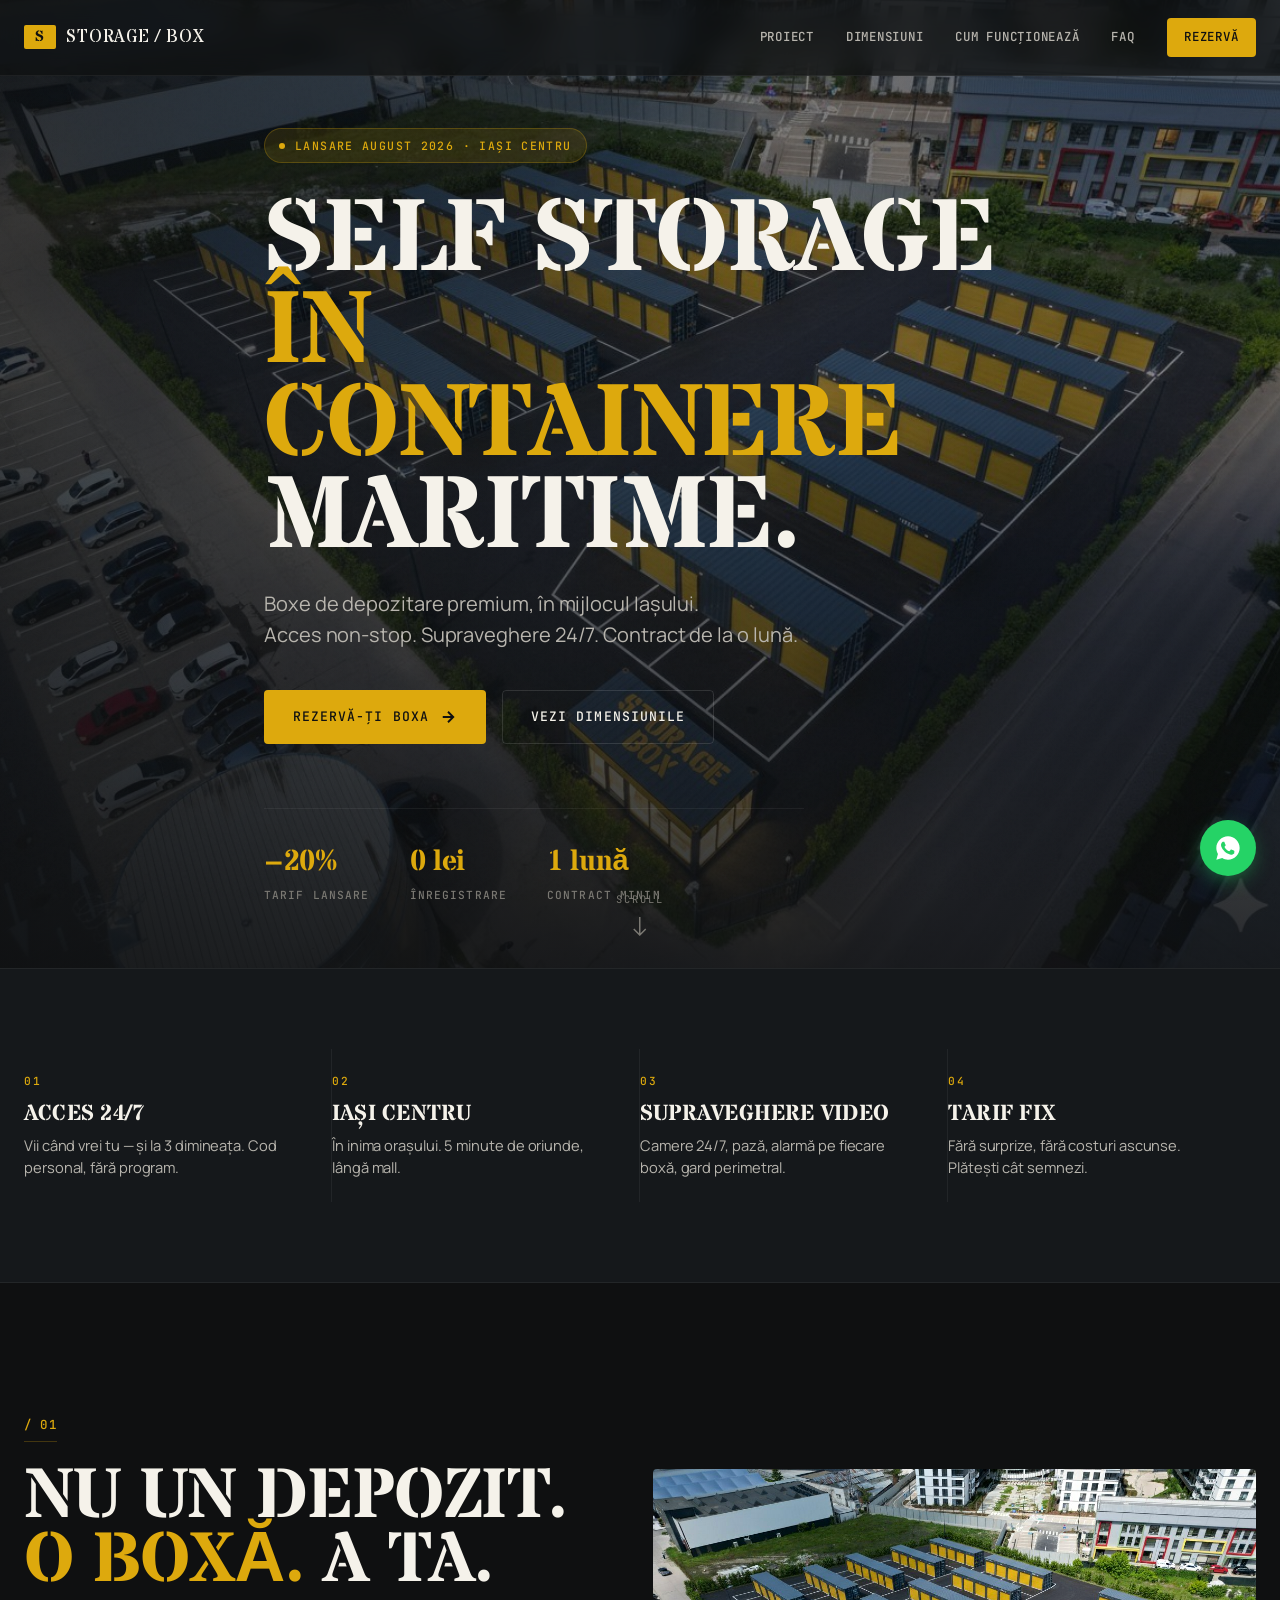
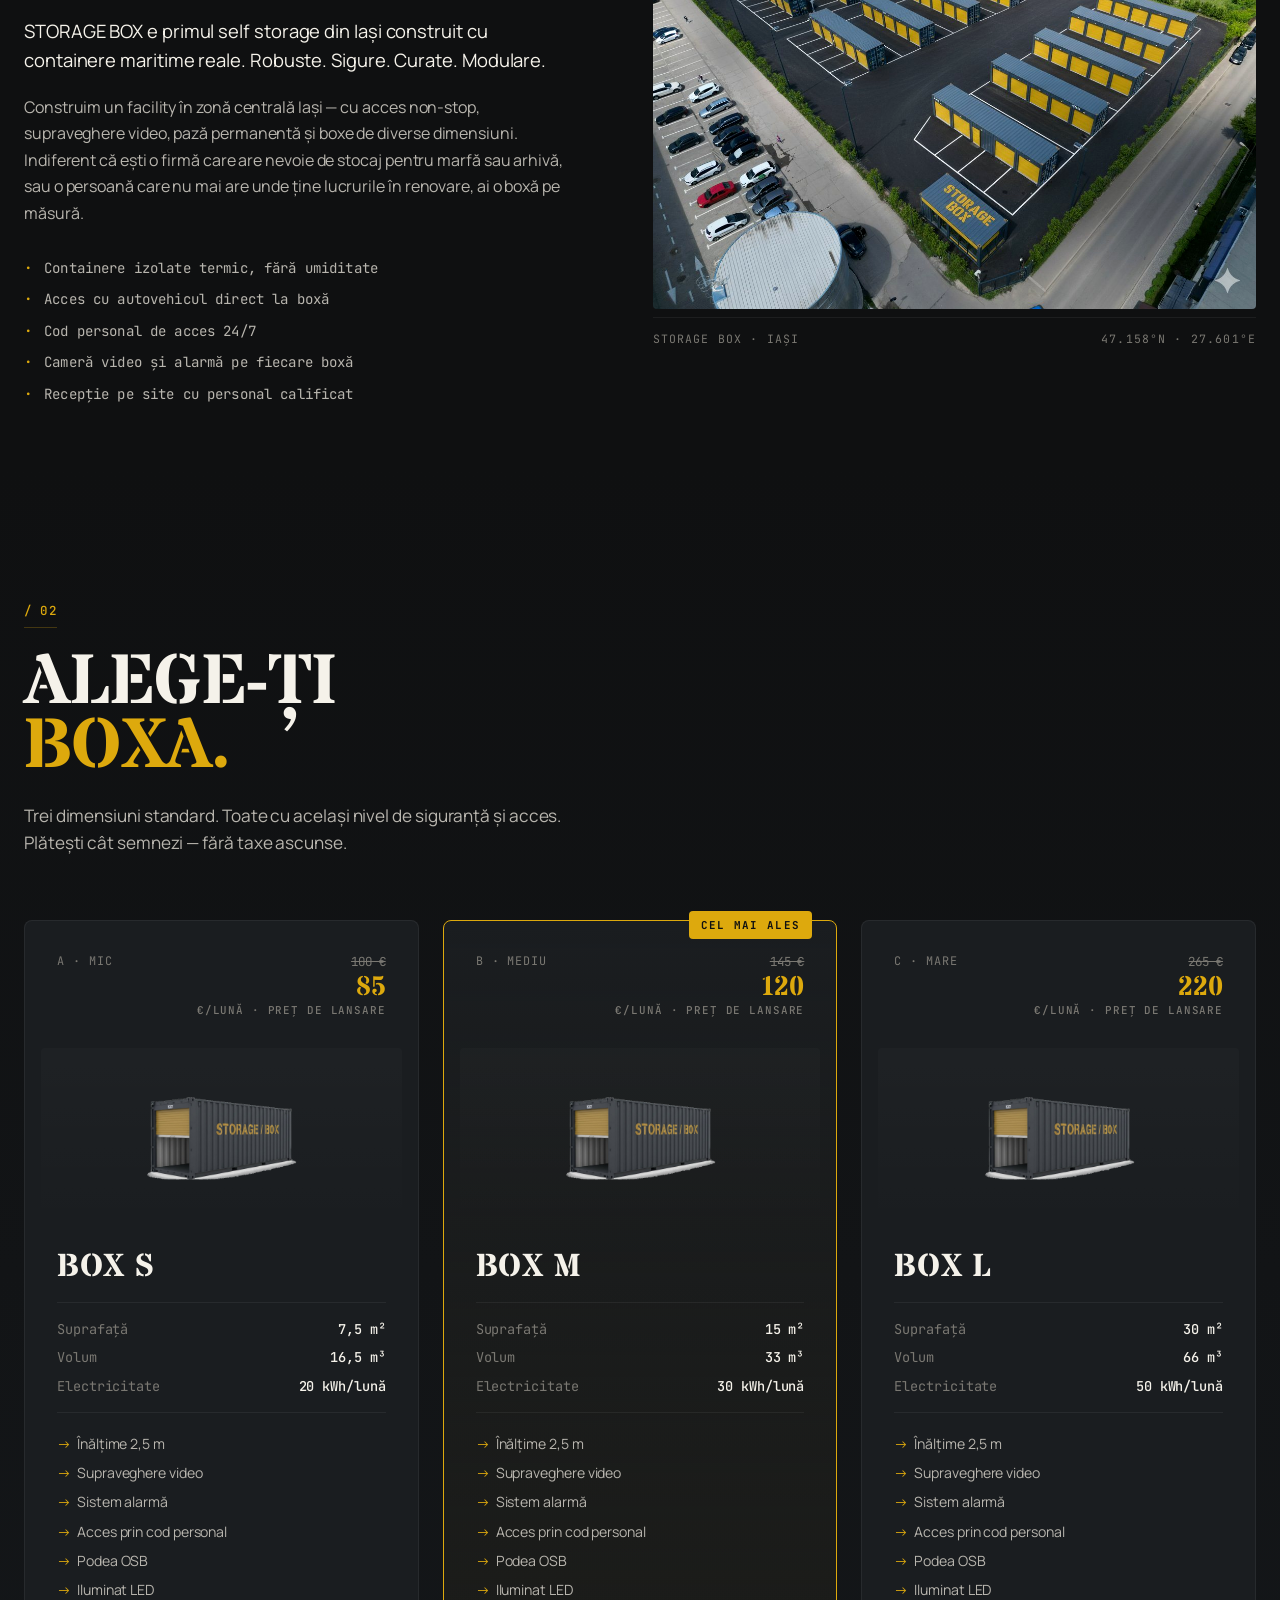
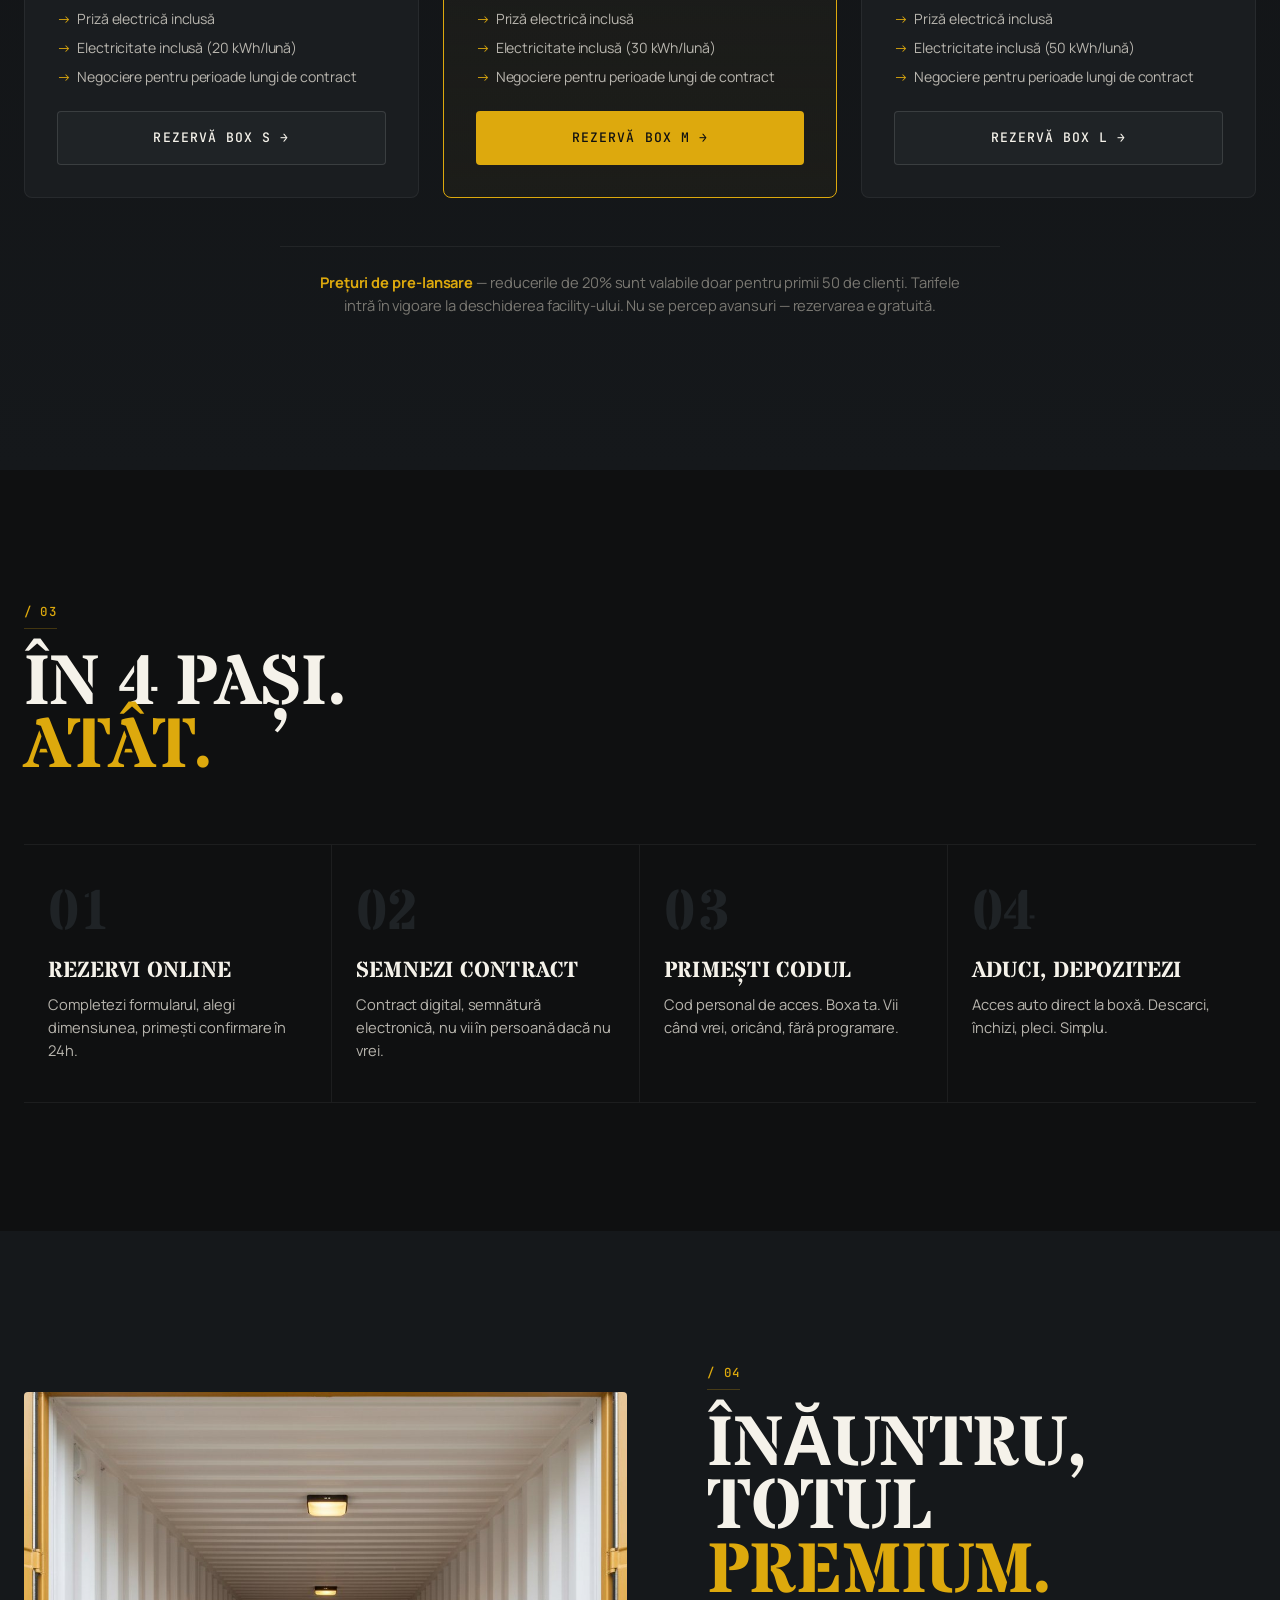
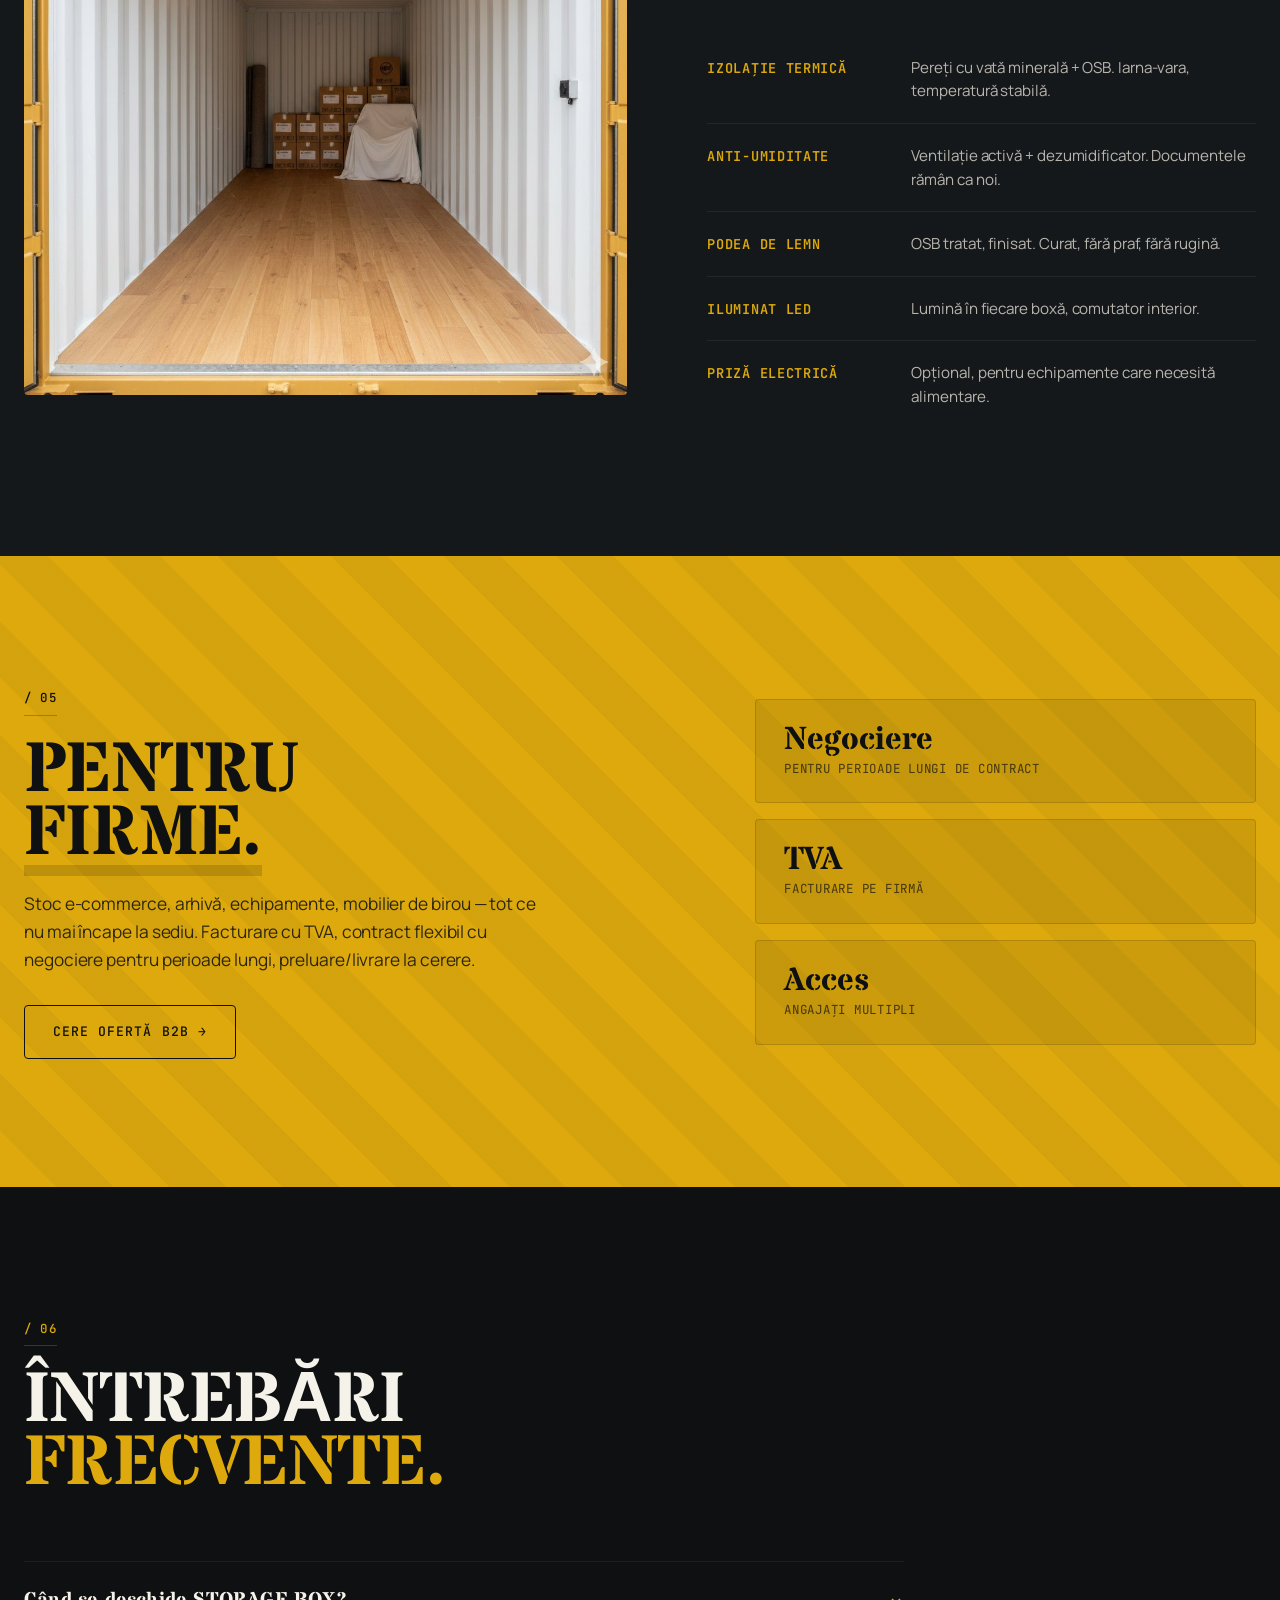
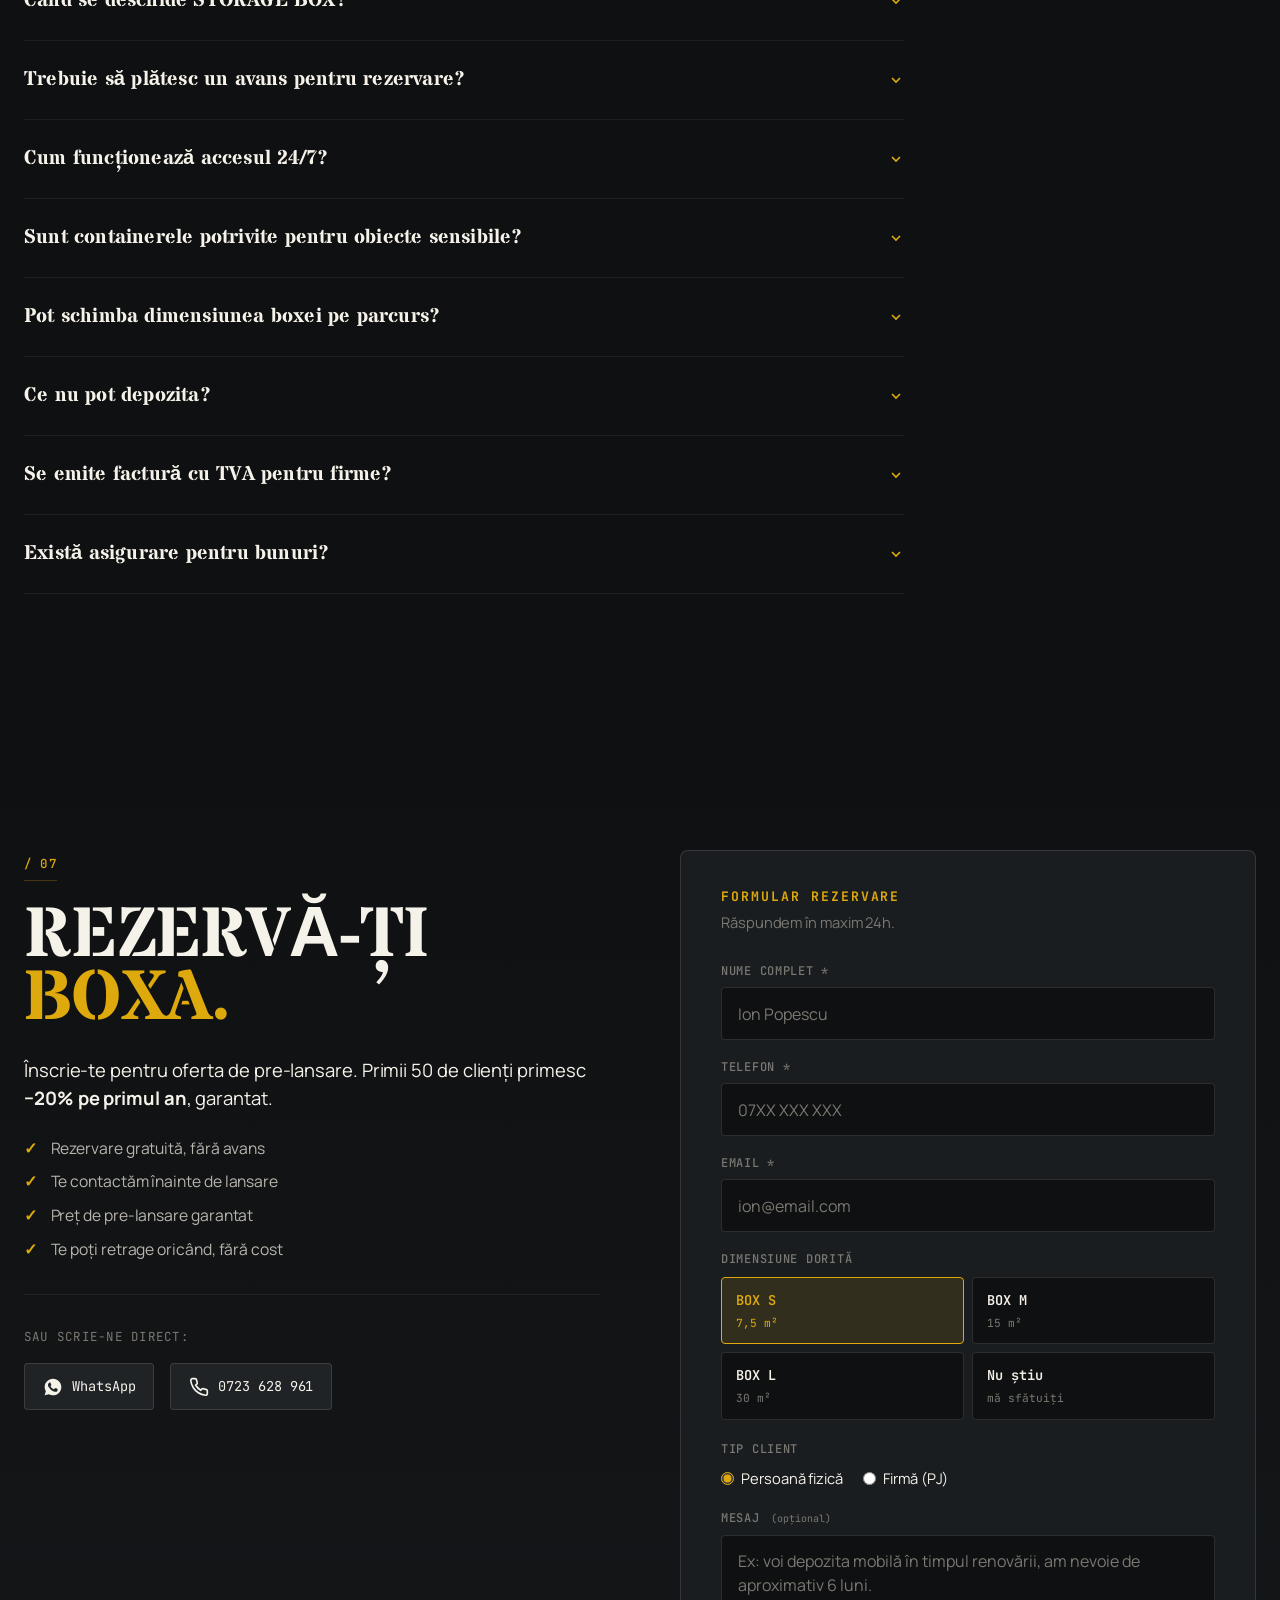
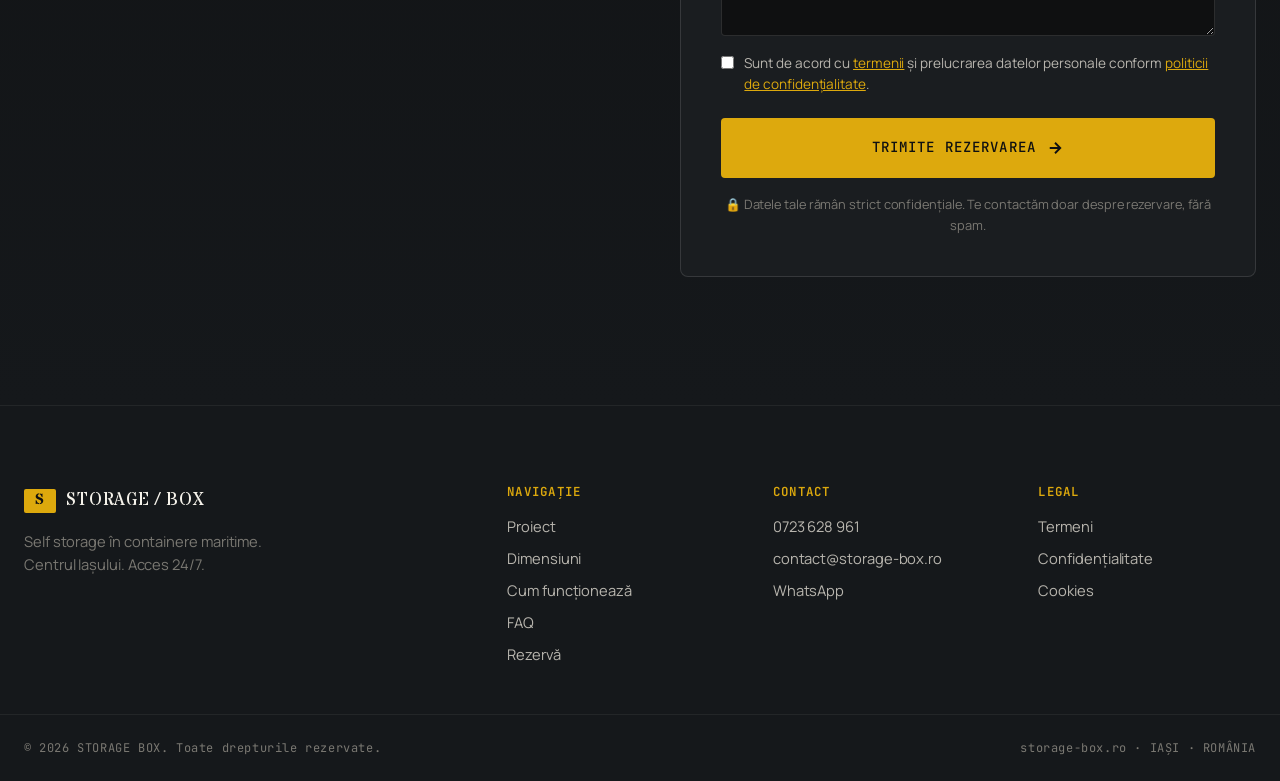
==== commit 2d9f6344: "Update pricing, phone number, form dimensions, remove discount" ====
--- a/index.html
+++ b/index.html
@@ -8,7 +8,7 @@
   <!-- Primary Meta Tags -->
   <title>STORAGE BOX — Self storage în containere maritime · Iași centru · Acces 24/7</title>
   <meta name="title" content="STORAGE BOX — Self storage în containere maritime · Iași centru · Acces 24/7">
-  <meta name="description" content="Boxe de depozitare în containere maritime, în centrul Iașului. Acces non-stop, supraveghere 24/7, contract flexibil. Lansare 2026 — înscrie-te pentru oferta de pre-lansare.">
+  <meta name="description" content="Boxe de depozitare în containere maritime, în centrul Iașului. Acces non-stop, supraveghere 24/7, contract flexibil. Lansare august 2026 — înscrie-te pentru oferta de pre-lansare.">
   <meta name="keywords" content="self storage iasi, boxe depozitare iasi, spatii depozitare iasi, depozit inchiriere iasi, container depozitare, self storage centru iasi, arhiva firma iasi, depozitare mobila iasi">
   <meta name="author" content="STORAGE BOX">
   <meta name="robots" content="index, follow">
@@ -17,14 +17,14 @@
   <meta property="og:type" content="website">
   <meta property="og:url" content="https://storage-box.ro/">
   <meta property="og:title" content="STORAGE BOX — Self storage în containere maritime · Iași centru">
-  <meta property="og:description" content="Self storage premium în containere maritime, în centrul Iașului. Lansare 2026.">
+  <meta property="og:description" content="Self storage premium în containere maritime, în centrul Iașului. Lansare august 2026.">
   <meta property="og:image" content="https://storage-box.ro/images/og-cover.jpg">
   <meta property="og:locale" content="ro_RO">
 
   <!-- Twitter -->
   <meta name="twitter:card" content="summary_large_image">
   <meta name="twitter:title" content="STORAGE BOX — Self storage în containere maritime · Iași">
-  <meta name="twitter:description" content="Self storage premium în containere maritime, în centrul Iașului. Lansare 2026.">
+  <meta name="twitter:description" content="Self storage premium în containere maritime, în centrul Iașului. Lansare august 2026.">
   <meta name="twitter:image" content="https://storage-box.ro/images/og-cover.jpg">
 
   <!-- Favicon -->
@@ -126,7 +126,7 @@
     <div class="container hero-content">
       <div class="hero-badge reveal">
         <span class="dot"></span>
-        <span>LANSARE 2026 · IAȘI CENTRU</span>
+        <span>LANSARE AUGUST 2026 · IAȘI CENTRU</span>
       </div>
 
       <h1 id="hero-title" class="hero-title reveal" style="--delay: 0.1s">
@@ -254,23 +254,29 @@
           <div class="box-card-head">
             <span class="box-tag">A · Mic</span>
             <span class="box-price">
-              <span class="price-old">350 RON</span>
-              <span class="price-new">280<small>RON/lună</small></span>
+              <span class="price-old">100 €</span>
+              <span class="price-new">85<small>€/lună · preț de lansare</small></span>
             </span>
           </div>
           <div class="box-card-image">
-            <img src="/images/container-product.png" alt="Container STORAGE BOX dimensiune mică, 10 mc" loading="lazy">
+            <img src="/images/container-product.png" alt="Container STORAGE BOX dimensiune mică, 16,5 mc" loading="lazy">
           </div>
           <h3 class="box-name">BOX S</h3>
           <div class="box-spec">
-            <div><span>Suprafață</span><strong>~5 m²</strong></div>
-            <div><span>Volum</span><strong>~12 m³</strong></div>
-            <div><span>Dimensiuni</span><strong>2.4 × 2.0 × 2.6 m</strong></div>
+            <div><span>Suprafață</span><strong>7,5 m²</strong></div>
+            <div><span>Volum</span><strong>16,5 m³</strong></div>
+            <div><span>Electricitate</span><strong>20 kWh/lună</strong></div>
           </div>
           <ul class="box-features">
-            <li>Echivalent: conținut studio / 1 cameră</li>
-            <li>Ideal pentru: arhivă firmă, cutii, cauciucuri sezoniere</li>
-            <li>Capacitate: ~50-80 cutii standard</li>
+            <li>Înălțime 2,5 m</li>
+            <li>Supraveghere video</li>
+            <li>Sistem alarmă</li>
+            <li>Acces prin cod personal</li>
+            <li>Podea OSB</li>
+            <li>Iluminat LED</li>
+            <li>Priză electrică inclusă</li>
+            <li>Electricitate inclusă (20 kWh/lună)</li>
+            <li>Negociere pentru perioade lungi de contract</li>
           </ul>
           <a href="#contact" class="btn btn-secondary box-cta" data-size="S">
             Rezervă BOX S →
@@ -283,23 +289,29 @@
           <div class="box-card-head">
             <span class="box-tag">B · Mediu</span>
             <span class="box-price">
-              <span class="price-old">550 RON</span>
-              <span class="price-new">440<small>RON/lună</small></span>
+              <span class="price-old">145 €</span>
+              <span class="price-new">120<small>€/lună · preț de lansare</small></span>
             </span>
           </div>
           <div class="box-card-image">
-            <img src="/images/container-product.png" alt="Container STORAGE BOX dimensiune medie, 20 mc" loading="lazy">
+            <img src="/images/container-product.png" alt="Container STORAGE BOX dimensiune medie, 33 mc" loading="lazy">
           </div>
           <h3 class="box-name">BOX M</h3>
           <div class="box-spec">
-            <div><span>Suprafață</span><strong>~12 m²</strong></div>
-            <div><span>Volum</span><strong>~28 m³</strong></div>
-            <div><span>Dimensiuni</span><strong>2.4 × 4.8 × 2.6 m</strong></div>
+            <div><span>Suprafață</span><strong>15 m²</strong></div>
+            <div><span>Volum</span><strong>33 m³</strong></div>
+            <div><span>Electricitate</span><strong>30 kWh/lună</strong></div>
           </div>
           <ul class="box-features">
-            <li>Echivalent: conținut apartament 2 camere</li>
-            <li>Ideal pentru: mobilier, stoc e-commerce mic, mutări</li>
-            <li>Capacitate: ~150-200 cutii sau mobilier</li>
+            <li>Înălțime 2,5 m</li>
+            <li>Supraveghere video</li>
+            <li>Sistem alarmă</li>
+            <li>Acces prin cod personal</li>
+            <li>Podea OSB</li>
+            <li>Iluminat LED</li>
+            <li>Priză electrică inclusă</li>
+            <li>Electricitate inclusă (30 kWh/lună)</li>
+            <li>Negociere pentru perioade lungi de contract</li>
           </ul>
           <a href="#contact" class="btn btn-primary box-cta" data-size="M">
             Rezervă BOX M →
@@ -311,23 +323,29 @@
           <div class="box-card-head">
             <span class="box-tag">C · Mare</span>
             <span class="box-price">
-              <span class="price-old">900 RON</span>
-              <span class="price-new">720<small>RON/lună</small></span>
+              <span class="price-old">265 €</span>
+              <span class="price-new">220<small>€/lună · preț de lansare</small></span>
             </span>
           </div>
           <div class="box-card-image">
-            <img src="/images/container-product.png" alt="Container STORAGE BOX dimensiune mare, 40 mc" loading="lazy">
+            <img src="/images/container-product.png" alt="Container STORAGE BOX dimensiune mare, 66 mc" loading="lazy">
           </div>
           <h3 class="box-name">BOX L</h3>
           <div class="box-spec">
-            <div><span>Suprafață</span><strong>~28 m²</strong></div>
-            <div><span>Volum</span><strong>~65 m³</strong></div>
-            <div><span>Dimensiuni</span><strong>2.4 × 12 × 2.6 m</strong></div>
+            <div><span>Suprafață</span><strong>30 m²</strong></div>
+            <div><span>Volum</span><strong>66 m³</strong></div>
+            <div><span>Electricitate</span><strong>50 kWh/lună</strong></div>
           </div>
           <ul class="box-features">
-            <li>Echivalent: conținut apartament 3-4 camere</li>
-            <li>Ideal pentru: stoc firmă, echipamente, arhivă mare</li>
-            <li>Capacitate: ~400-500 cutii sau mobilier complet</li>
+            <li>Înălțime 2,5 m</li>
+            <li>Supraveghere video</li>
+            <li>Sistem alarmă</li>
+            <li>Acces prin cod personal</li>
+            <li>Podea OSB</li>
+            <li>Iluminat LED</li>
+            <li>Priză electrică inclusă</li>
+            <li>Electricitate inclusă (50 kWh/lună)</li>
+            <li>Negociere pentru perioade lungi de contract</li>
           </ul>
           <a href="#contact" class="btn btn-secondary box-cta" data-size="L">
             Rezervă BOX L →
@@ -429,7 +447,7 @@
         </h2>
         <p>
           Stoc e-commerce, arhivă, echipamente, mobilier de birou — tot ce nu mai
-          încape la sediu. Facturare cu TVA, contract pe 12 luni cu discount,
+          încape la sediu. Facturare cu TVA, contract flexibil cu negociere pentru perioade lungi,
           preluare/livrare la cerere.
         </p>
         <a href="#contact" class="btn btn-ghost-light">
@@ -437,7 +455,7 @@
         </a>
       </div>
       <div class="b2b-stats reveal" style="--delay: 0.15s">
-        <div><strong>−15%</strong><span>la contract 12 luni</span></div>
+        <div><strong>Negociere</strong><span>pentru perioade lungi de contract</span></div>
         <div><strong>TVA</strong><span>facturare pe firmă</span></div>
         <div><strong>Acces</strong><span>angajați multipli</span></div>
       </div>
@@ -462,7 +480,7 @@
             <svg width="16" height="16" viewBox="0 0 24 24" fill="none" stroke="currentColor" stroke-width="2.5" aria-hidden="true"><path d="M6 9l6 6 6-6"/></svg>
           </summary>
           <div class="faq-body">
-            <p>Lansarea oficială este programată pentru 2026. În acest moment construim facility-ul în zonă centrală Iași. Cei care se înscriu acum primesc prețul de pre-lansare (−20%) garantat pe primul an de contract.</p>
+            <p>Lansarea oficială este programată pentru cursul lunii august 2026. În acest moment construim facility-ul în zonă centrală Iași. Cei care se înscriu acum primesc prețul de pre-lansare (−20%) garantat pe primul an de contract.</p>
           </div>
         </details>
 
@@ -522,7 +540,7 @@
             <svg width="16" height="16" viewBox="0 0 24 24" fill="none" stroke="currentColor" stroke-width="2.5" aria-hidden="true"><path d="M6 9l6 6 6-6"/></svg>
           </summary>
           <div class="faq-body">
-            <p>Da. Pentru clienții persoane juridice emitem factură cu TVA, plătibilă prin OP sau card. Oferim discount −15% pentru contracte semnate pe 12 luni.</p>
+            <p>Da. Pentru clienții persoane juridice emitem factură cu TVA, plătibilă prin OP sau card. Oferim negociere pentru perioade lungi de contract.</p>
           </div>
         </details>
 
@@ -563,13 +581,13 @@
         <div class="cta-contact">
           <p>Sau scrie-ne direct:</p>
           <div class="cta-contact-links">
-            <a href="https://wa.me/40700000000" class="contact-link" aria-label="Scrie-ne pe WhatsApp">
+            <a href="https://wa.me/40723628961" class="contact-link" aria-label="Scrie-ne pe WhatsApp">
               <svg width="20" height="20" viewBox="0 0 24 24" fill="currentColor" aria-hidden="true"><path d="M12 2C6.48 2 2 6.48 2 12c0 1.85.5 3.58 1.38 5.06L2 22l5.06-1.38C8.42 21.5 10.15 22 12 22c5.52 0 10-4.48 10-10S17.52 2 12 2zm5.5 14.36c-.23.65-1.34 1.24-1.87 1.32-.5.08-1.13.11-1.82-.11-.42-.13-.96-.31-1.65-.61-2.91-1.26-4.81-4.19-4.95-4.38-.15-.19-1.2-1.6-1.2-3.05 0-1.45.76-2.16 1.03-2.46.27-.3.59-.37.79-.37.2 0 .39.01.57.01.18 0 .42-.07.66.5.23.57.79 1.97.86 2.11.07.14.12.31.02.5-.1.19-.15.31-.29.47-.14.16-.3.36-.43.49-.14.14-.29.29-.13.57.16.28.71 1.17 1.52 1.89 1.04.93 1.92 1.21 2.2 1.35.28.14.45.12.61-.07.16-.19.71-.83.9-1.11.19-.28.38-.23.64-.14.26.09 1.65.78 1.94.92.29.14.48.21.55.33.07.12.07.71-.16 1.36z"/></svg>
               <span>WhatsApp</span>
             </a>
-            <a href="tel:+40700000000" class="contact-link">
+            <a href="tel:+40723628961" class="contact-link">
               <svg width="20" height="20" viewBox="0 0 24 24" fill="none" stroke="currentColor" stroke-width="2" aria-hidden="true"><path d="M22 16.92v3a2 2 0 0 1-2.18 2 19.79 19.79 0 0 1-8.63-3.07 19.5 19.5 0 0 1-6-6 19.79 19.79 0 0 1-3.07-8.67A2 2 0 0 1 4.11 2h3a2 2 0 0 1 2 1.72 12.84 12.84 0 0 0 .7 2.81 2 2 0 0 1-.45 2.11L8.09 9.91a16 16 0 0 0 6 6l1.27-1.27a2 2 0 0 1 2.11-.45 12.84 12.84 0 0 0 2.81.7A2 2 0 0 1 22 16.92z"/></svg>
-              <span>0700 000 000</span>
+              <span>0723 628 961</span>
             </a>
           </div>
         </div>
@@ -613,15 +631,15 @@
           <div class="radio-grid">
             <label class="radio">
               <input type="radio" name="dimensiune" value="S" checked>
-              <span>BOX S<small>~5 m²</small></span>
+              <span>BOX S<small>7,5 m²</small></span>
             </label>
             <label class="radio">
               <input type="radio" name="dimensiune" value="M">
-              <span>BOX M<small>~12 m²</small></span>
+              <span>BOX M<small>15 m²</small></span>
             </label>
             <label class="radio">
               <input type="radio" name="dimensiune" value="L">
-              <span>BOX L<small>~28 m²</small></span>
+              <span>BOX L<small>30 m²</small></span>
             </label>
             <label class="radio">
               <input type="radio" name="dimensiune" value="nu-stiu">
@@ -693,9 +711,9 @@
       <div class="footer-col">
         <h4>Contact</h4>
         <ul>
-          <li><a href="tel:+40700000000">0700 000 000</a></li>
+          <li><a href="tel:+40723628961">0723 628 961</a></li>
           <li><a href="mailto:contact@storage-box.ro">contact@storage-box.ro</a></li>
-          <li><a href="https://wa.me/40700000000">WhatsApp</a></li>
+          <li><a href="https://wa.me/40723628961">WhatsApp</a></li>
         </ul>
       </div>
 
@@ -718,7 +736,7 @@
   </footer>
 
   <!-- WhatsApp floating button -->
-  <a href="https://wa.me/40700000000" class="wa-float" aria-label="WhatsApp">
+  <a href="https://wa.me/40723628961" class="wa-float" aria-label="WhatsApp">
     <svg width="28" height="28" viewBox="0 0 24 24" fill="currentColor" aria-hidden="true"><path d="M12 2C6.48 2 2 6.48 2 12c0 1.85.5 3.58 1.38 5.06L2 22l5.06-1.38C8.42 21.5 10.15 22 12 22c5.52 0 10-4.48 10-10S17.52 2 12 2zm5.5 14.36c-.23.65-1.34 1.24-1.87 1.32-.5.08-1.13.11-1.82-.11-.42-.13-.96-.31-1.65-.61-2.91-1.26-4.81-4.19-4.95-4.38-.15-.19-1.2-1.6-1.2-3.05 0-1.45.76-2.16 1.03-2.46.27-.3.59-.37.79-.37.2 0 .39.01.57.01.18 0 .42-.07.66.5.23.57.79 1.97.86 2.11.07.14.12.31.02.5-.1.19-.15.31-.29.47-.14.16-.3.36-.43.49-.14.14-.29.29-.13.57.16.28.71 1.17 1.52 1.89 1.04.93 1.92 1.21 2.2 1.35.28.14.45.12.61-.07.16-.19.71-.83.9-1.11.19-.28.38-.23.64-.14.26.09 1.65.78 1.94.92.29.14.48.21.55.33.07.12.07.71-.16 1.36z"/></svg>
   </a>
 
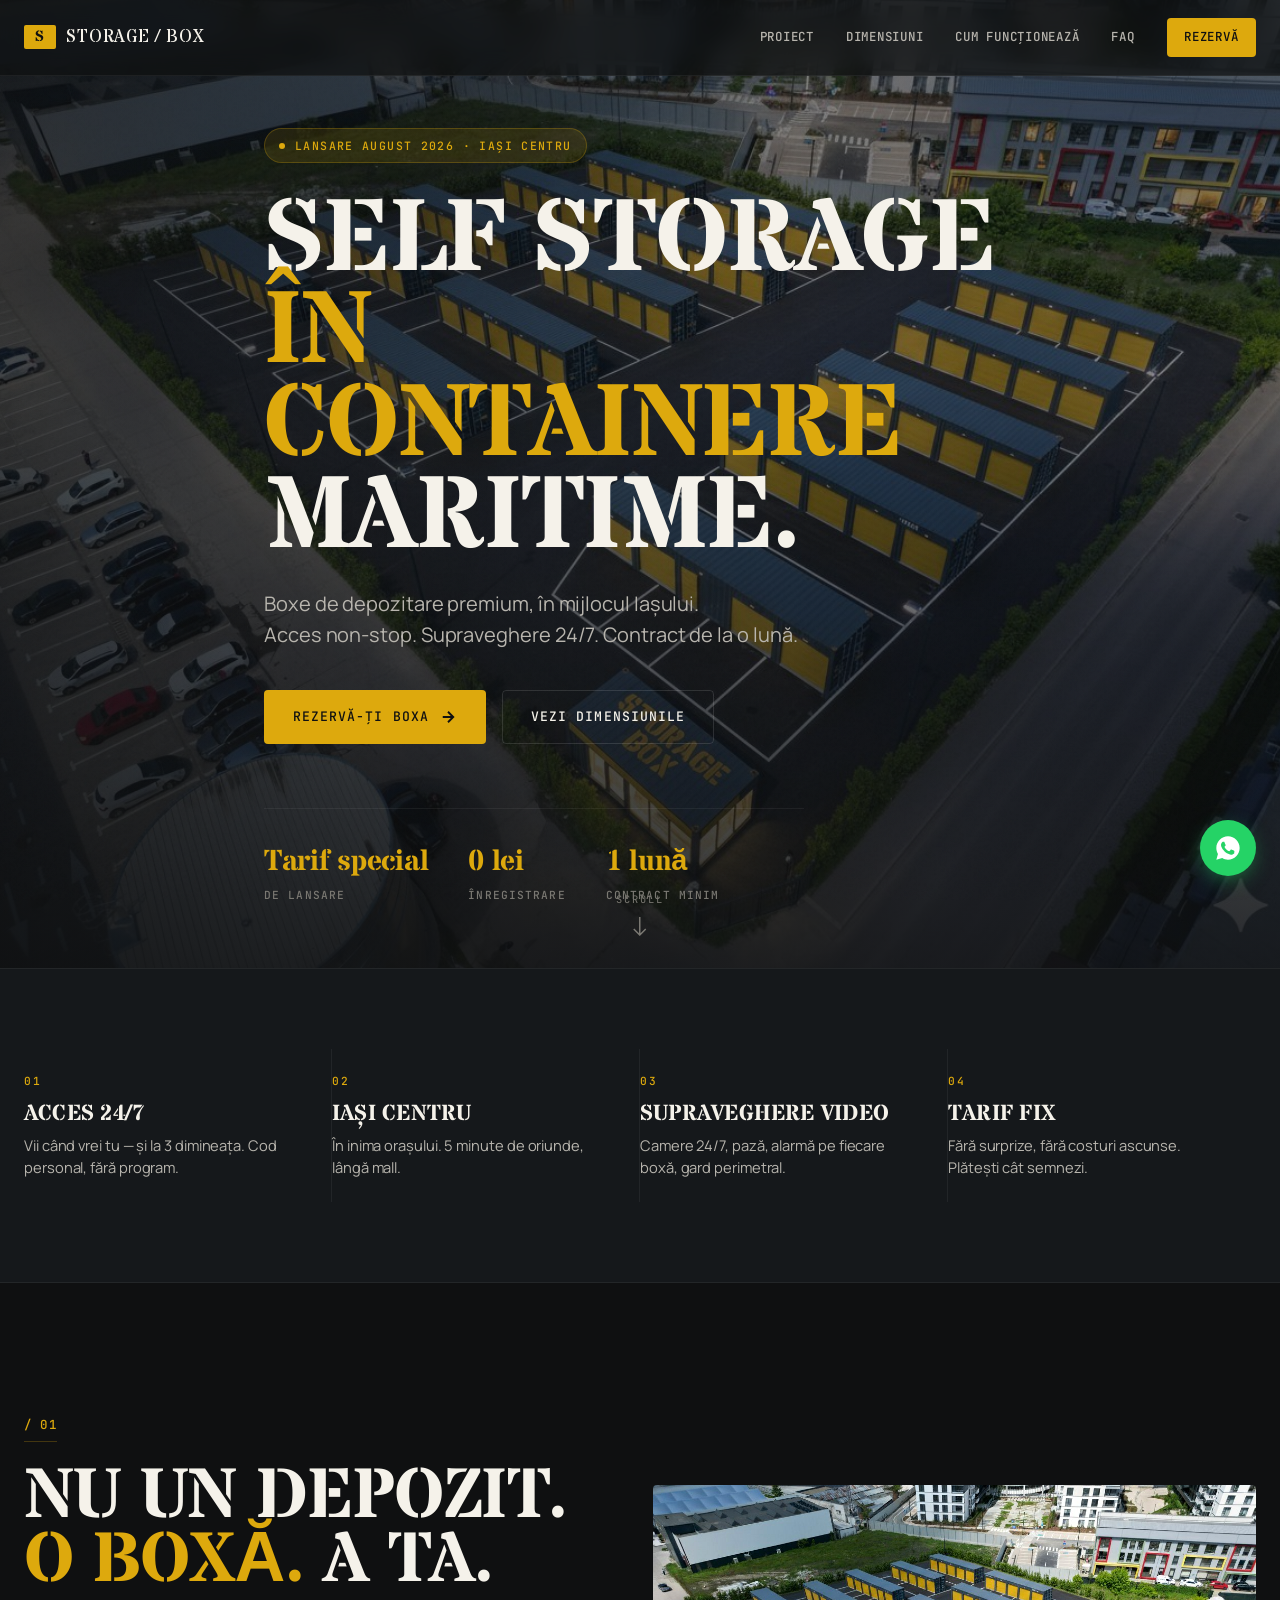
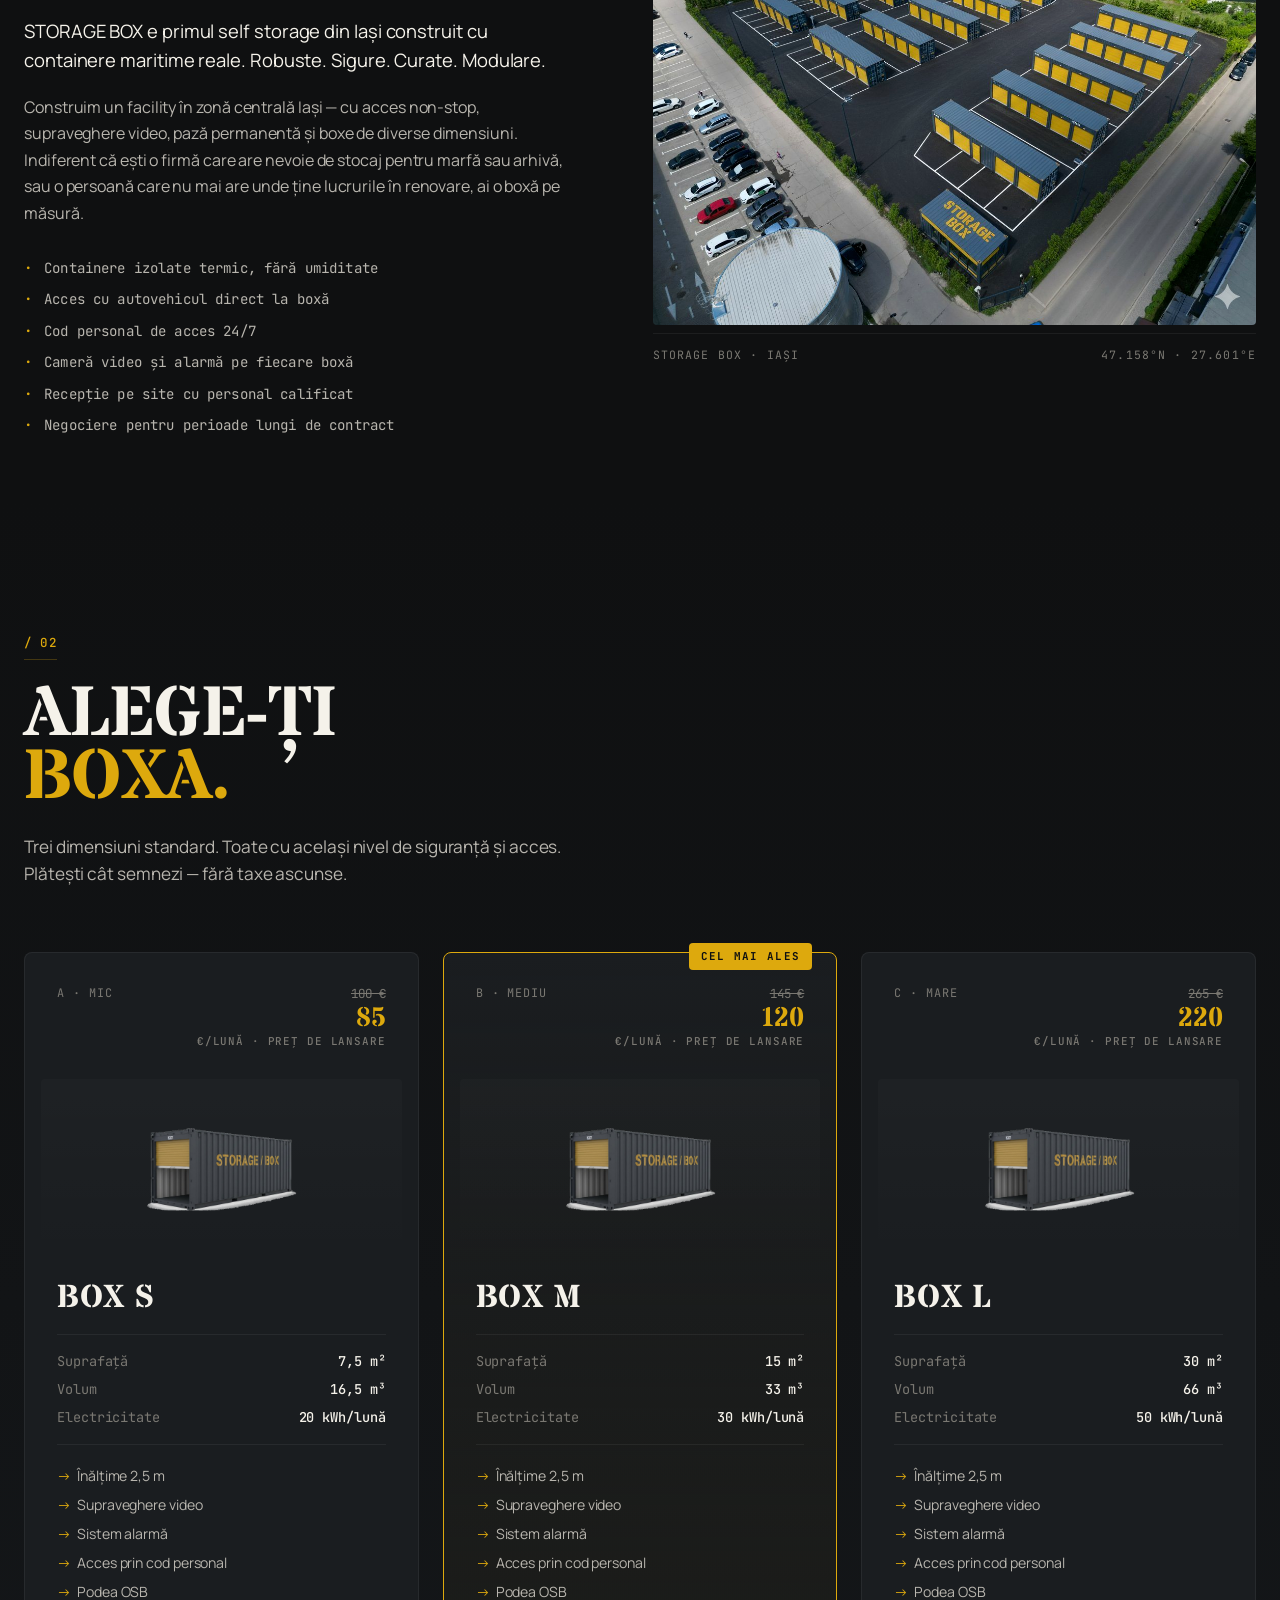
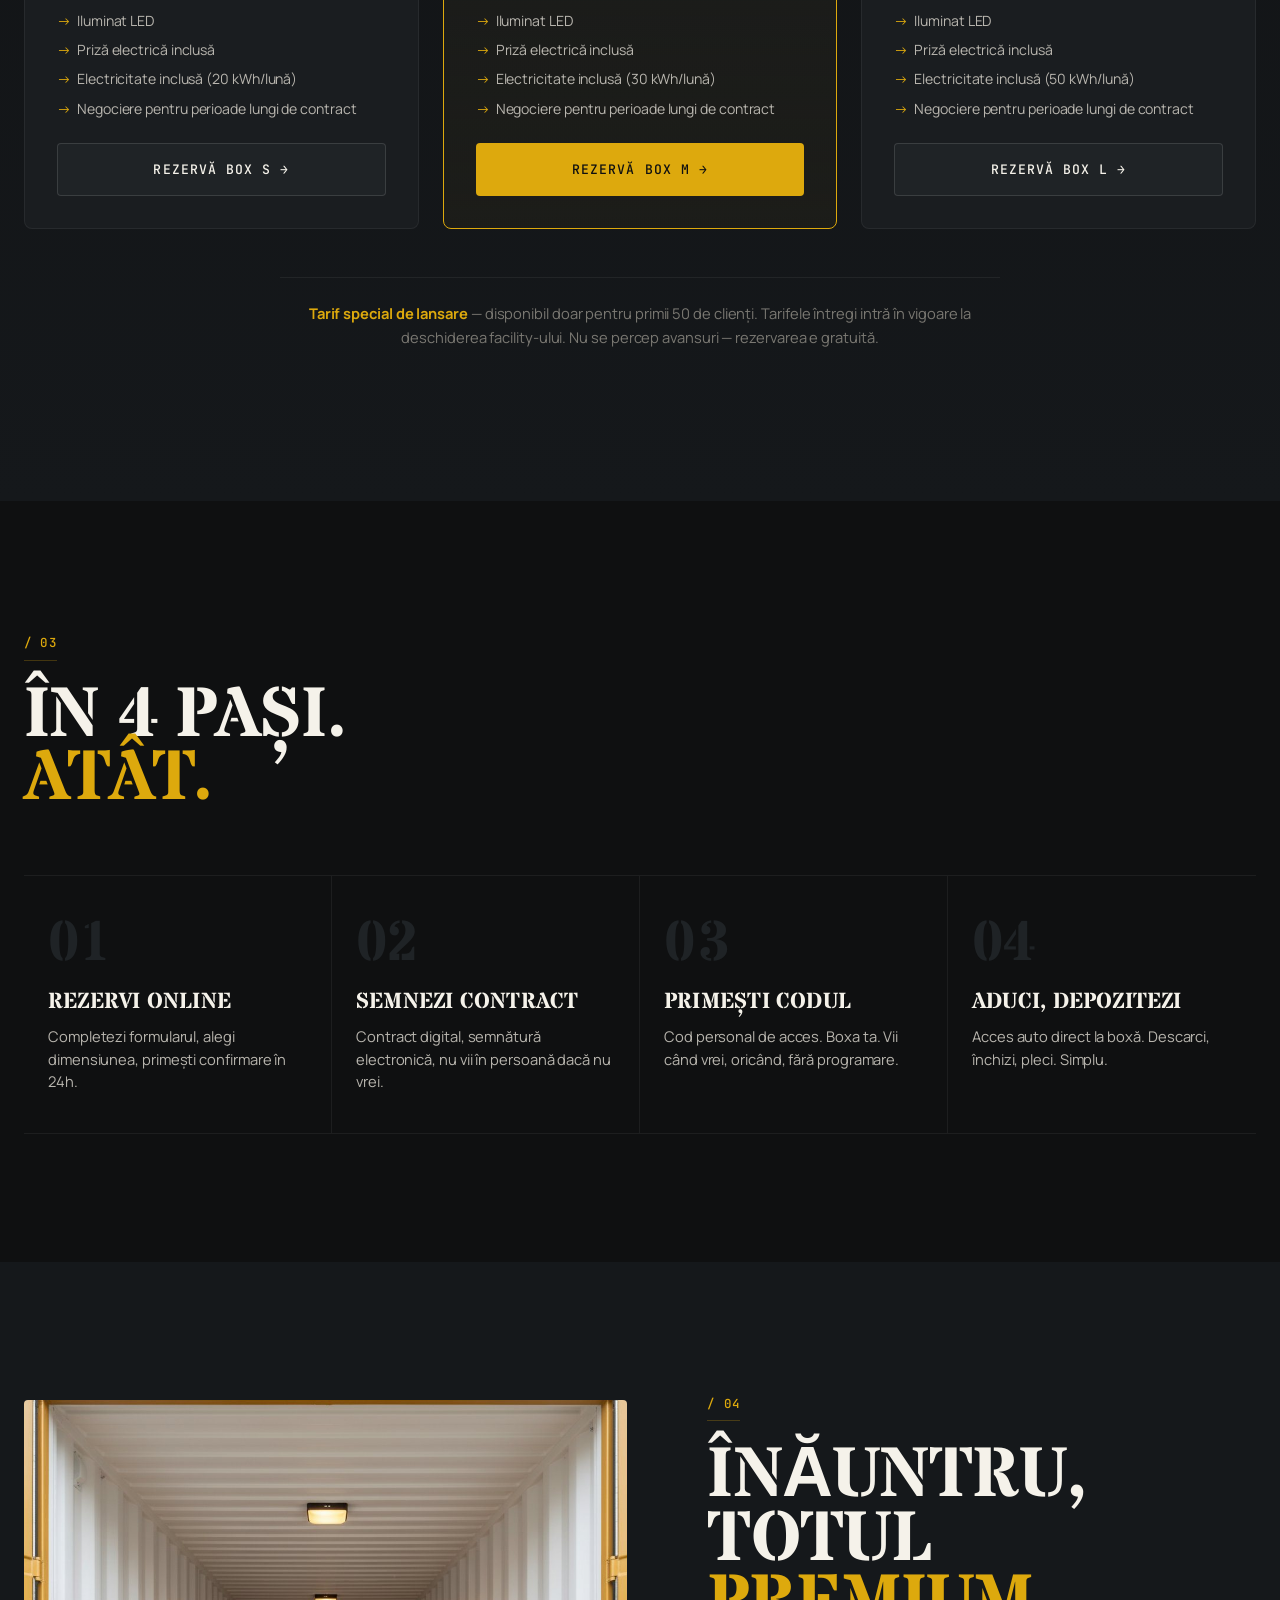
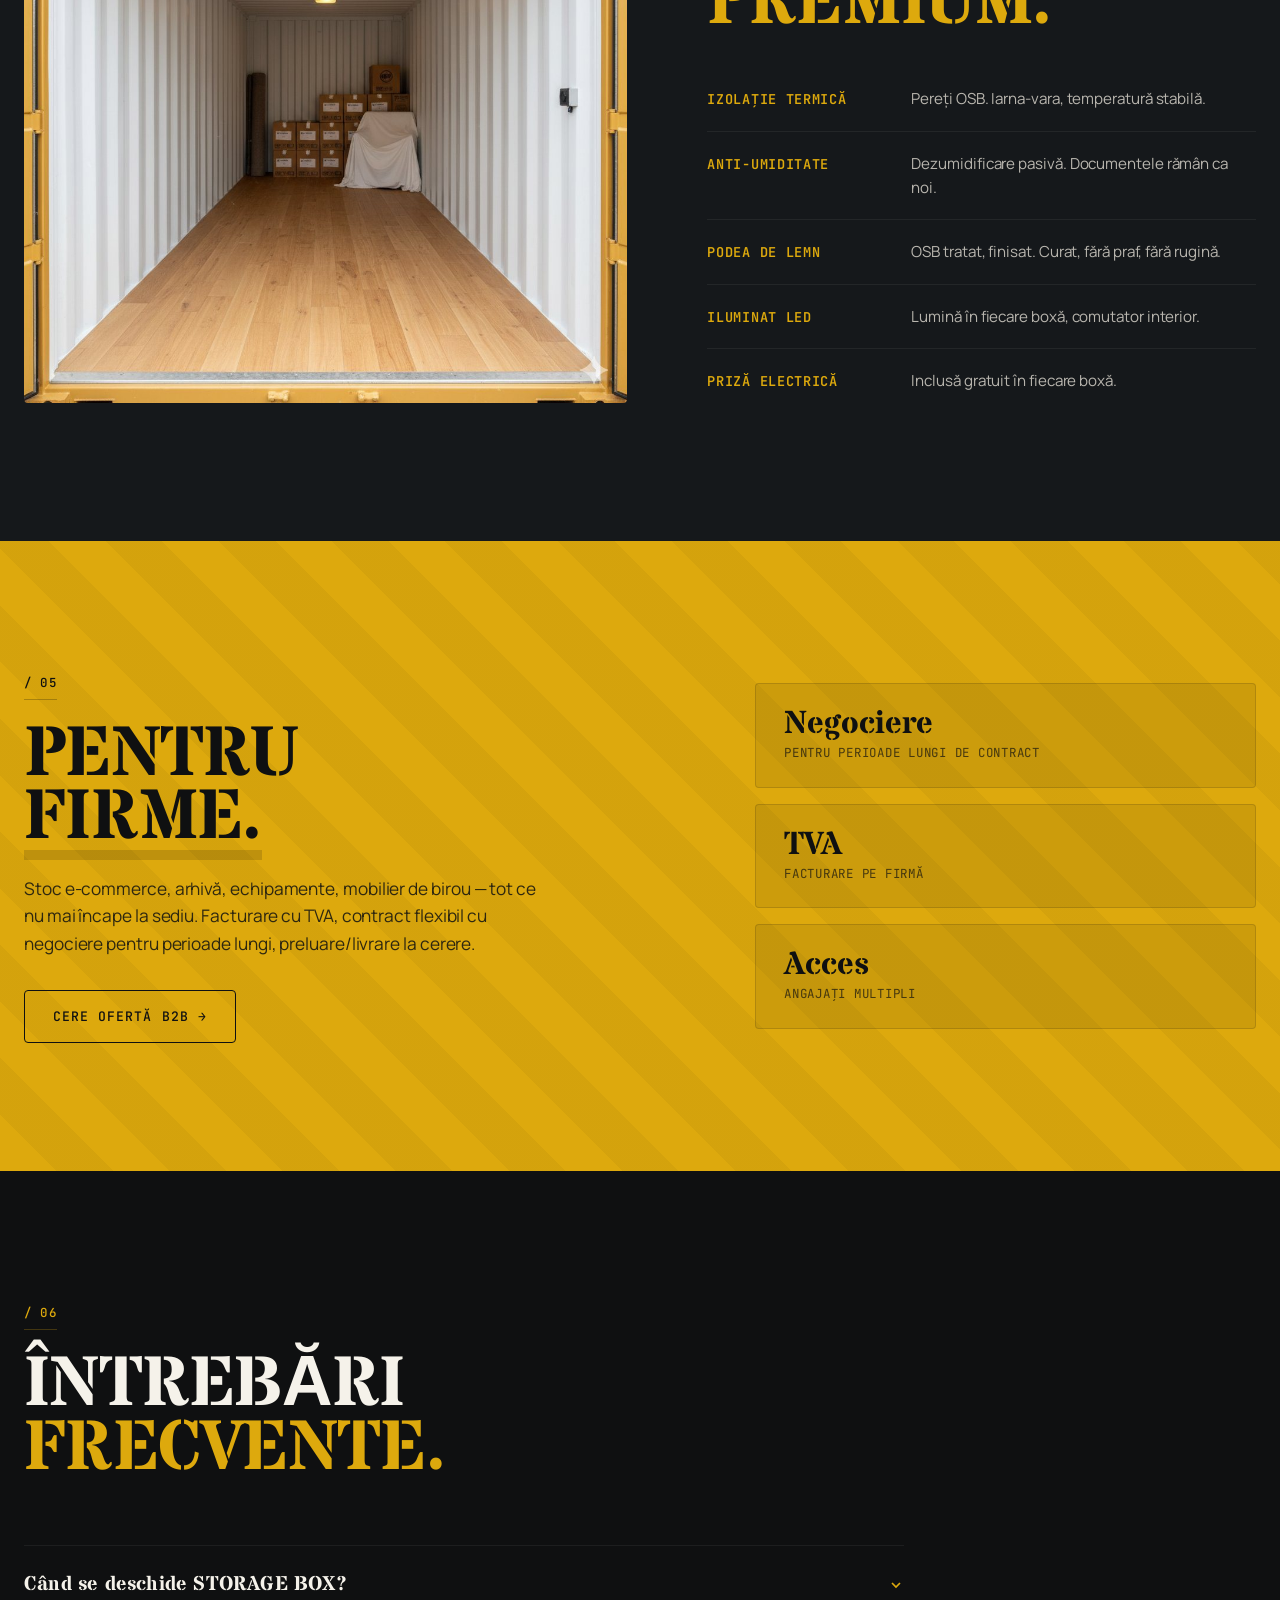
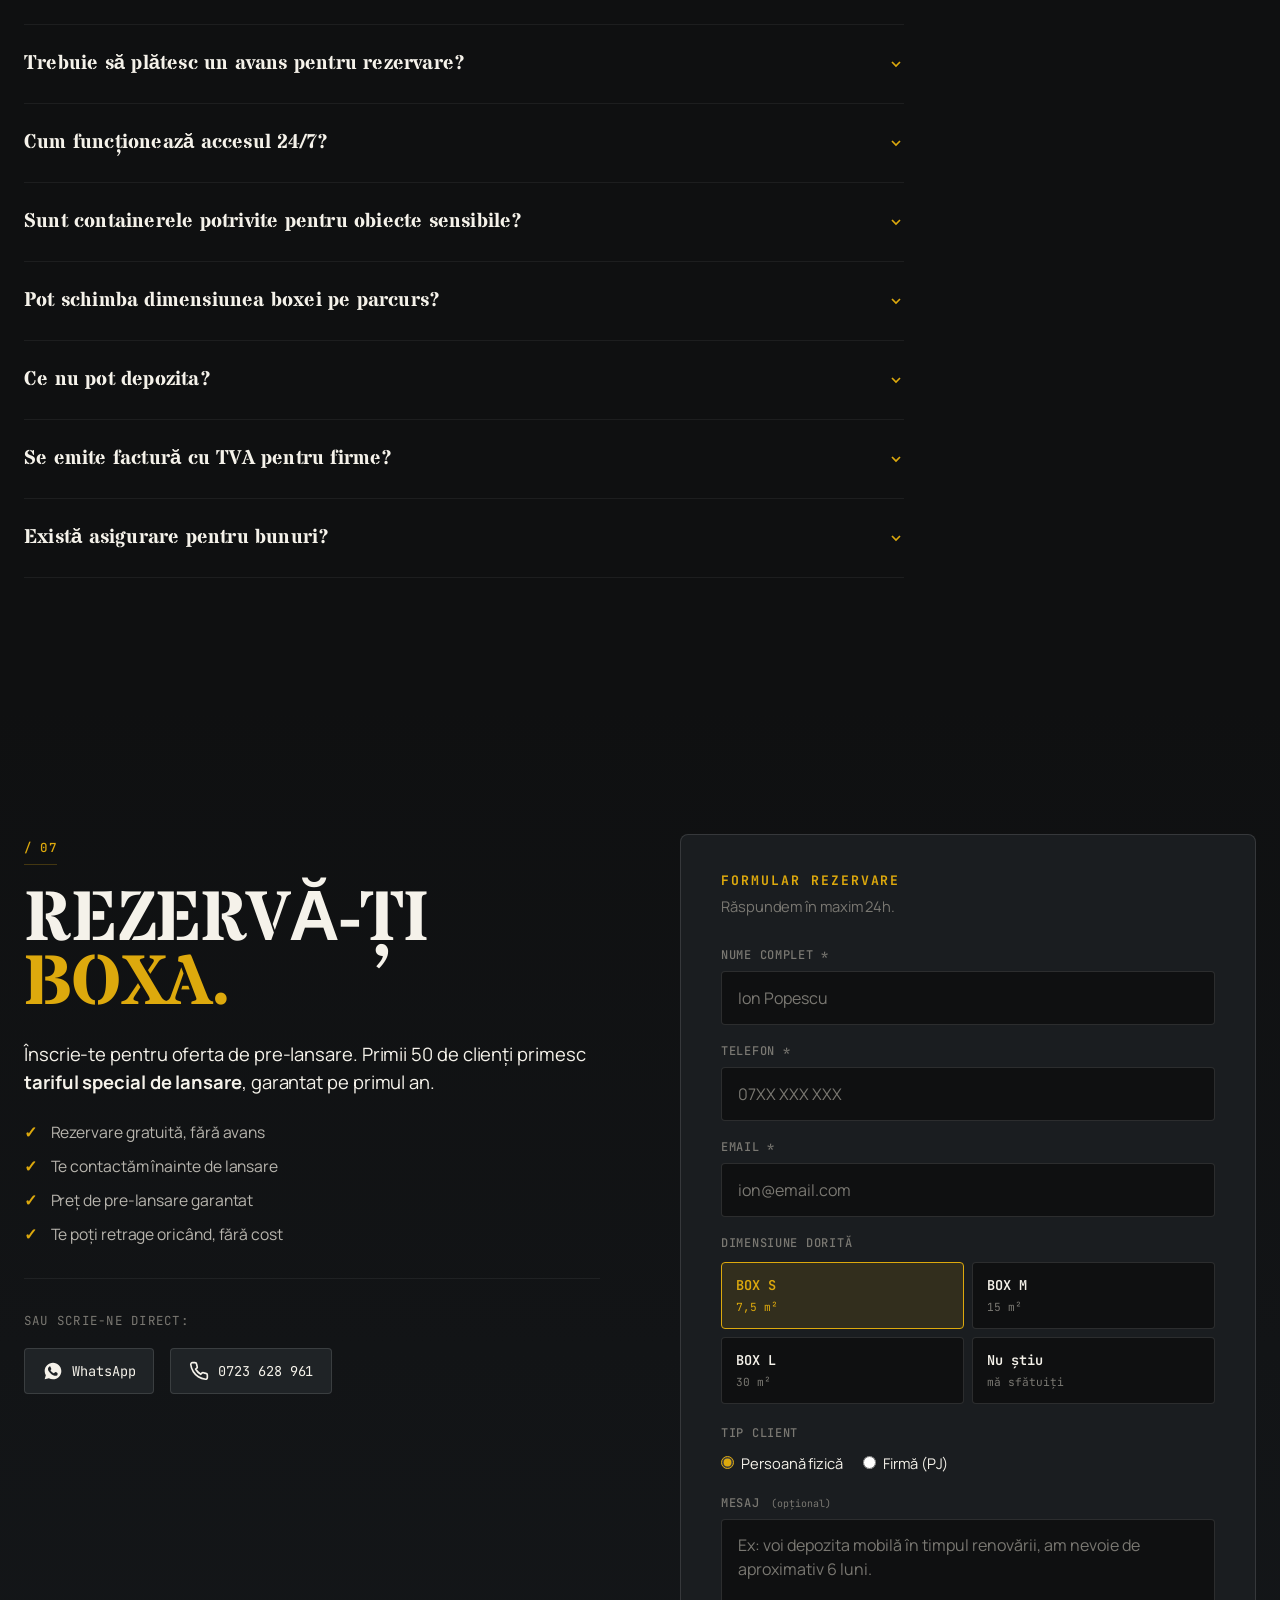
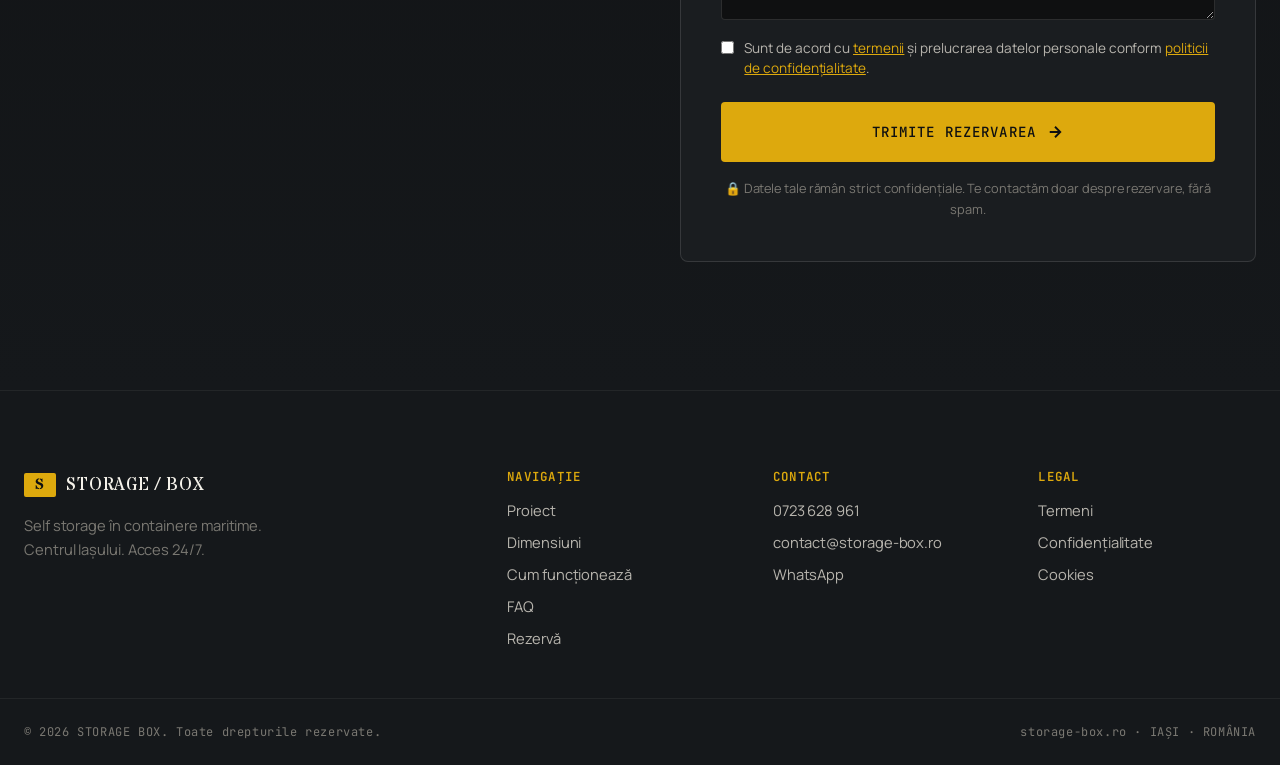
==== commit bbb92eb1: "Fix features, remove discount percentage, update pricing details" ====
--- a/index.html
+++ b/index.html
@@ -153,7 +153,7 @@
       </div>
 
       <div class="hero-meta reveal" style="--delay: 0.4s">
-        <div><strong>−20%</strong><span>tarif lansare</span></div>
+        <div><strong>Tarif special</strong><span>de lansare</span></div>
         <div><strong>0 lei</strong><span>înregistrare</span></div>
         <div><strong>1 lună</strong><span>contract minim</span></div>
       </div>
@@ -220,6 +220,7 @@
           <li><span>·</span> Cod personal de acces 24/7</li>
           <li><span>·</span> Cameră video și alarmă pe fiecare boxă</li>
           <li><span>·</span> Recepție pe site cu personal calificat</li>
+          <li><span>·</span> Negociere pentru perioade lungi de contract</li>
         </ul>
       </div>
       <div class="about-image reveal" style="--delay: 0.2s">
@@ -355,8 +356,8 @@
       </div>
 
       <p class="sizes-note">
-        <strong>Prețuri de pre-lansare</strong> — reducerile de 20% sunt valabile doar pentru
-        primii 50 de clienți. Tarifele intră în vigoare la deschiderea facility-ului.
+        <strong>Tarif special de lansare</strong> — disponibil doar pentru
+        primii 50 de clienți. Tarifele întregi intră în vigoare la deschiderea facility-ului.
         Nu se percep avansuri — rezervarea e gratuită.
       </p>
     </div>
@@ -413,11 +414,11 @@
         <ul class="inside-list">
           <li>
             <strong>Izolație termică</strong>
-            <span>Pereți cu vată minerală + OSB. Iarna-vara, temperatură stabilă.</span>
+            <span>Pereți OSB. Iarna-vara, temperatură stabilă.</span>
           </li>
           <li>
             <strong>Anti-umiditate</strong>
-            <span>Ventilație activă + dezumidificator. Documentele rămân ca noi.</span>
+            <span>Dezumidificare pasivă. Documentele rămân ca noi.</span>
           </li>
           <li>
             <strong>Podea de lemn</strong>
@@ -429,7 +430,7 @@
           </li>
           <li>
             <strong>Priză electrică</strong>
-            <span>Opțional, pentru echipamente care necesită alimentare.</span>
+            <span>Inclusă gratuit în fiecare boxă.</span>
           </li>
         </ul>
       </div>
@@ -480,7 +481,7 @@
             <svg width="16" height="16" viewBox="0 0 24 24" fill="none" stroke="currentColor" stroke-width="2.5" aria-hidden="true"><path d="M6 9l6 6 6-6"/></svg>
           </summary>
           <div class="faq-body">
-            <p>Lansarea oficială este programată pentru cursul lunii august 2026. În acest moment construim facility-ul în zonă centrală Iași. Cei care se înscriu acum primesc prețul de pre-lansare (−20%) garantat pe primul an de contract.</p>
+            <p>Lansarea oficială este programată pentru cursul lunii august 2026. În acest moment construim facility-ul în zonă centrală Iași. Cei care se înscriu acum primesc tariful special de lansare garantat pe primul an de contract.</p>
           </div>
         </details>
 
@@ -569,7 +570,7 @@
         </h2>
         <p class="lead">
           Înscrie-te pentru oferta de pre-lansare. Primii 50 de clienți primesc
-          <strong>−20% pe primul an</strong>, garantat.
+          <strong>tariful special de lansare</strong>, garantat pe primul an.
         </p>
         <ul class="cta-list">
           <li><span class="check">✓</span> Rezervare gratuită, fără avans</li>
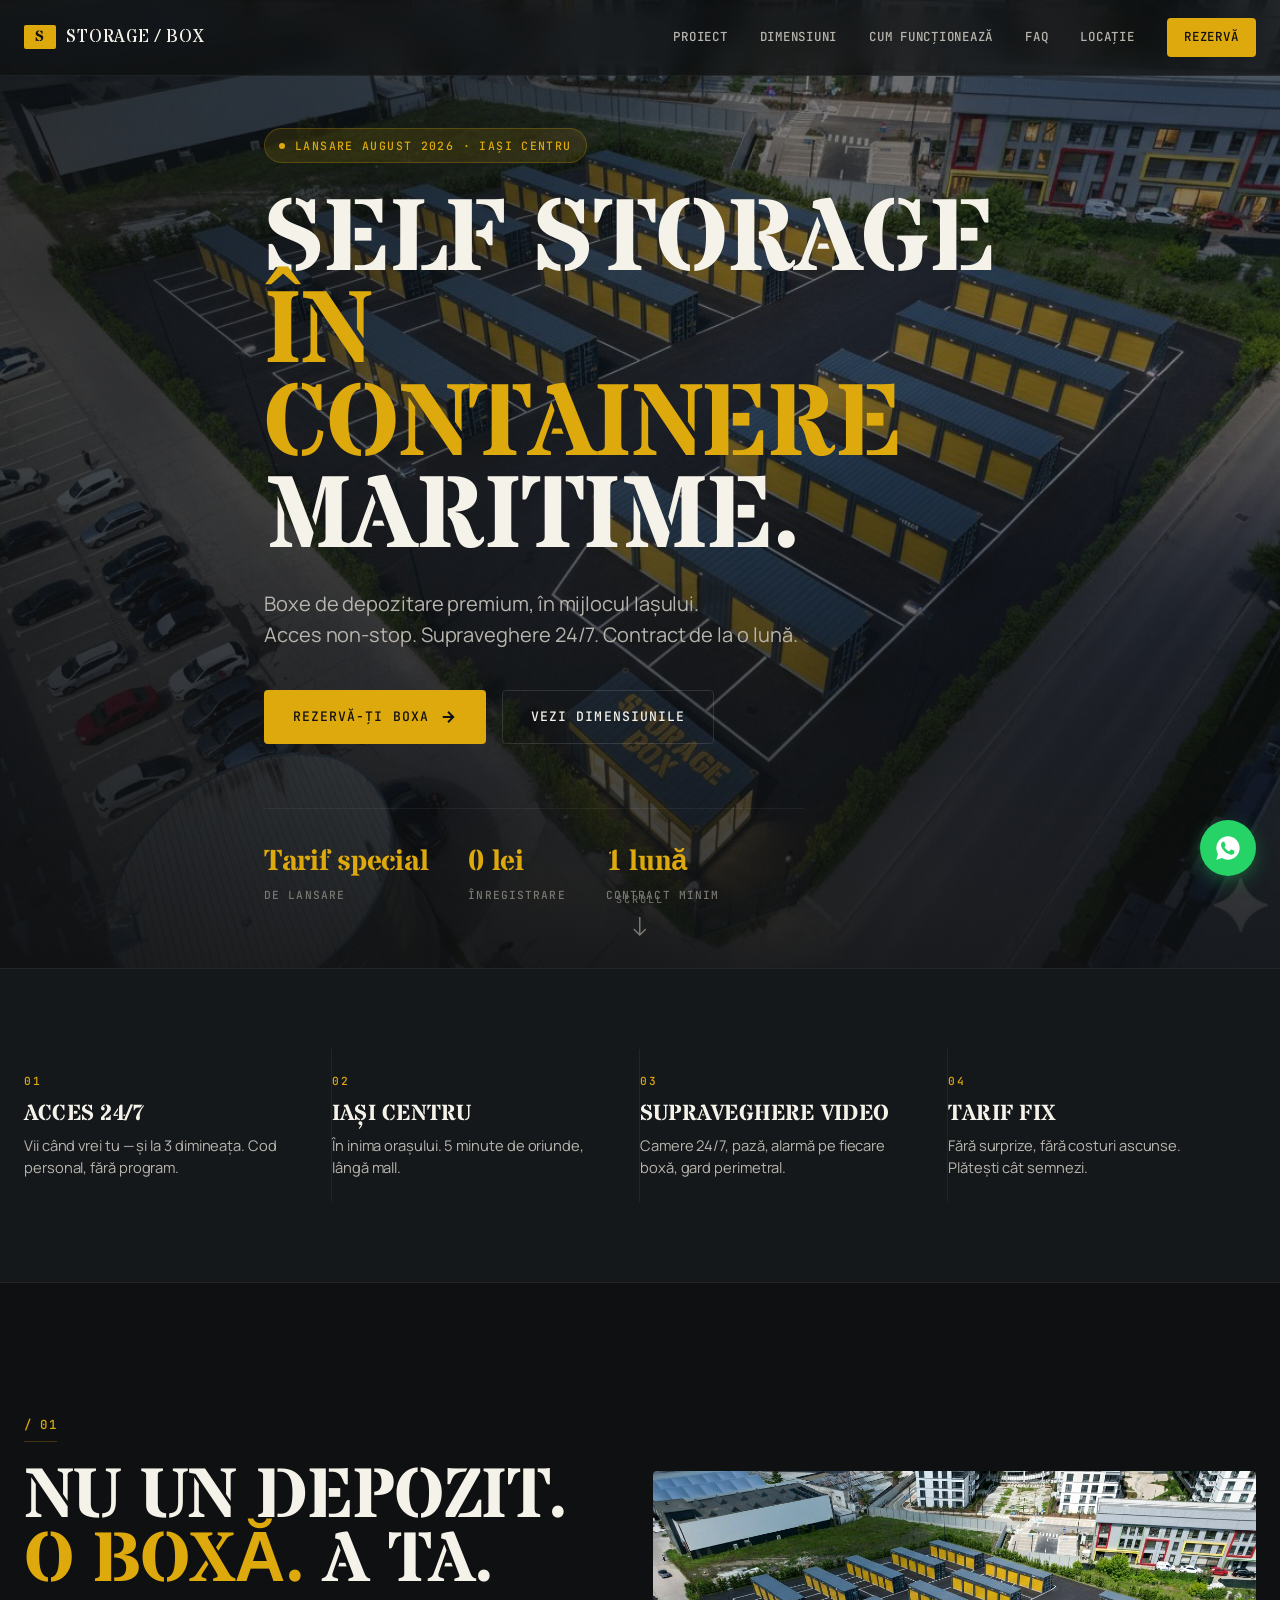
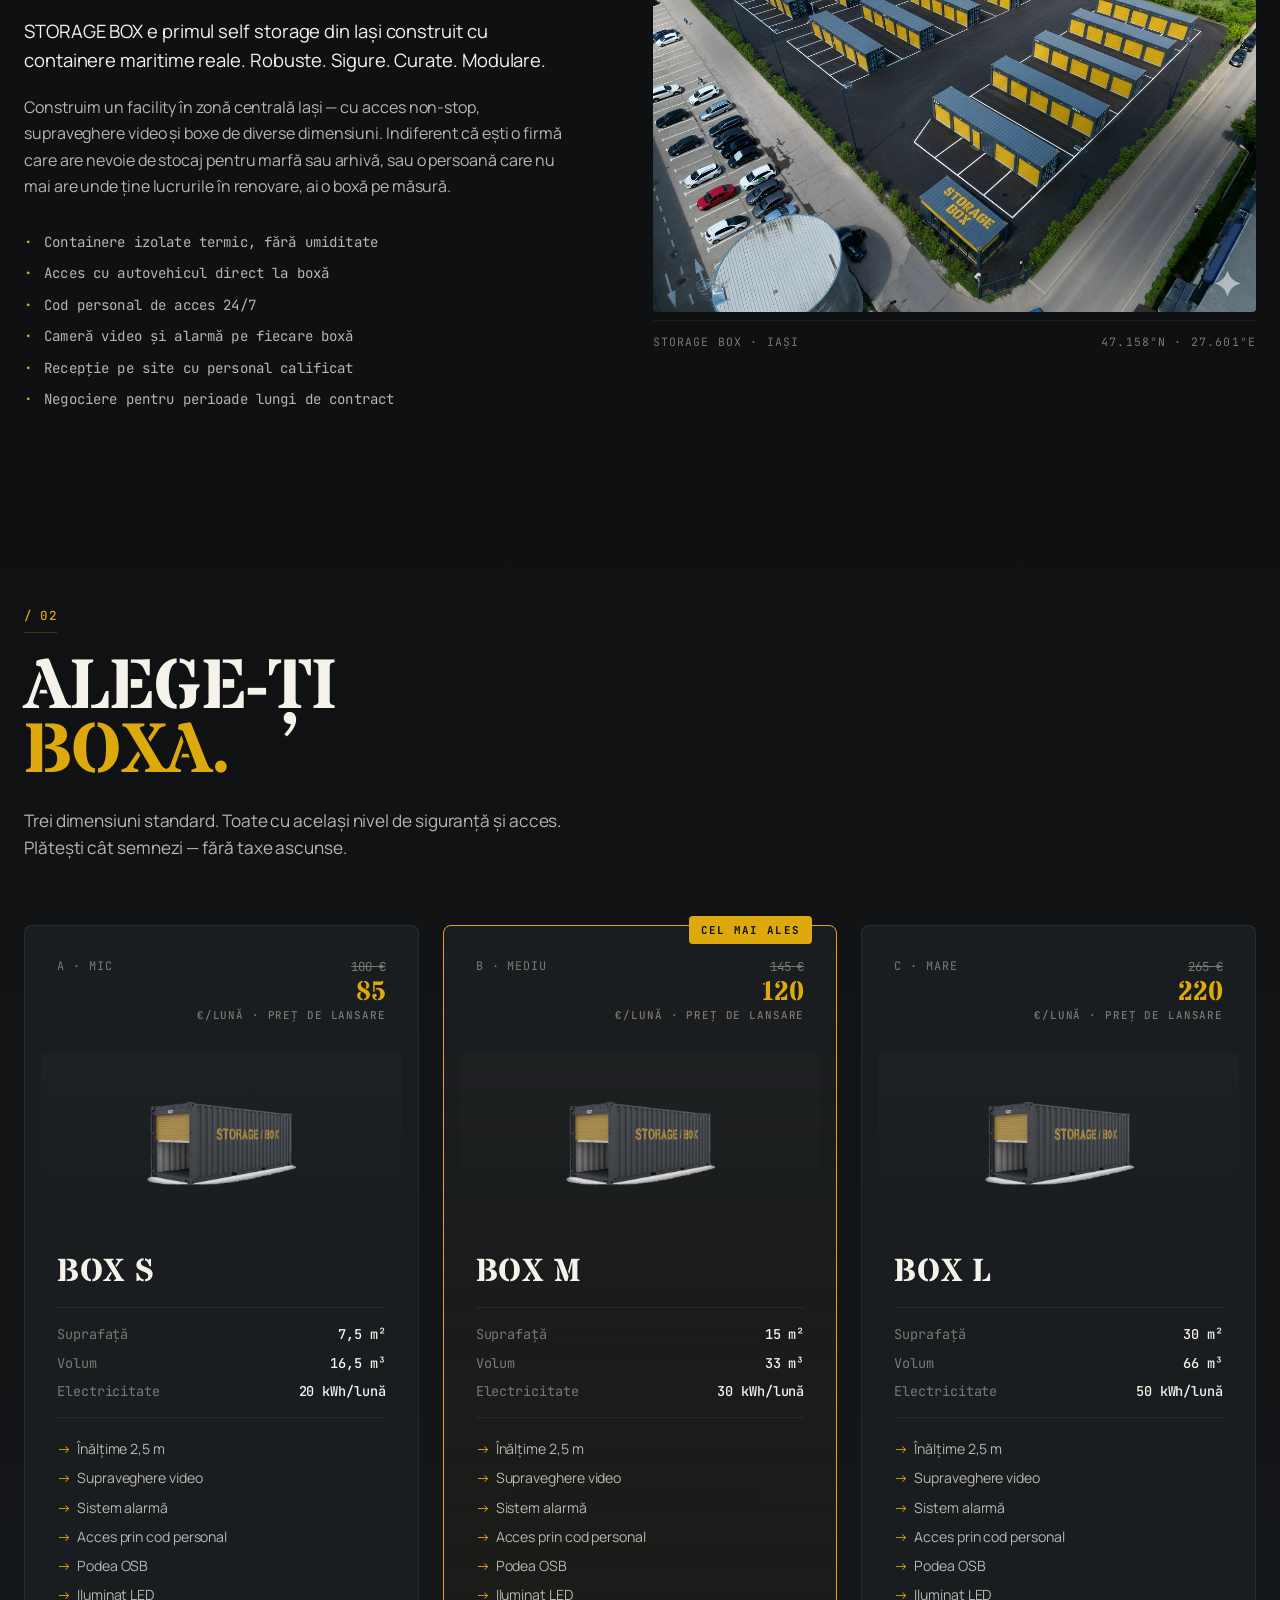
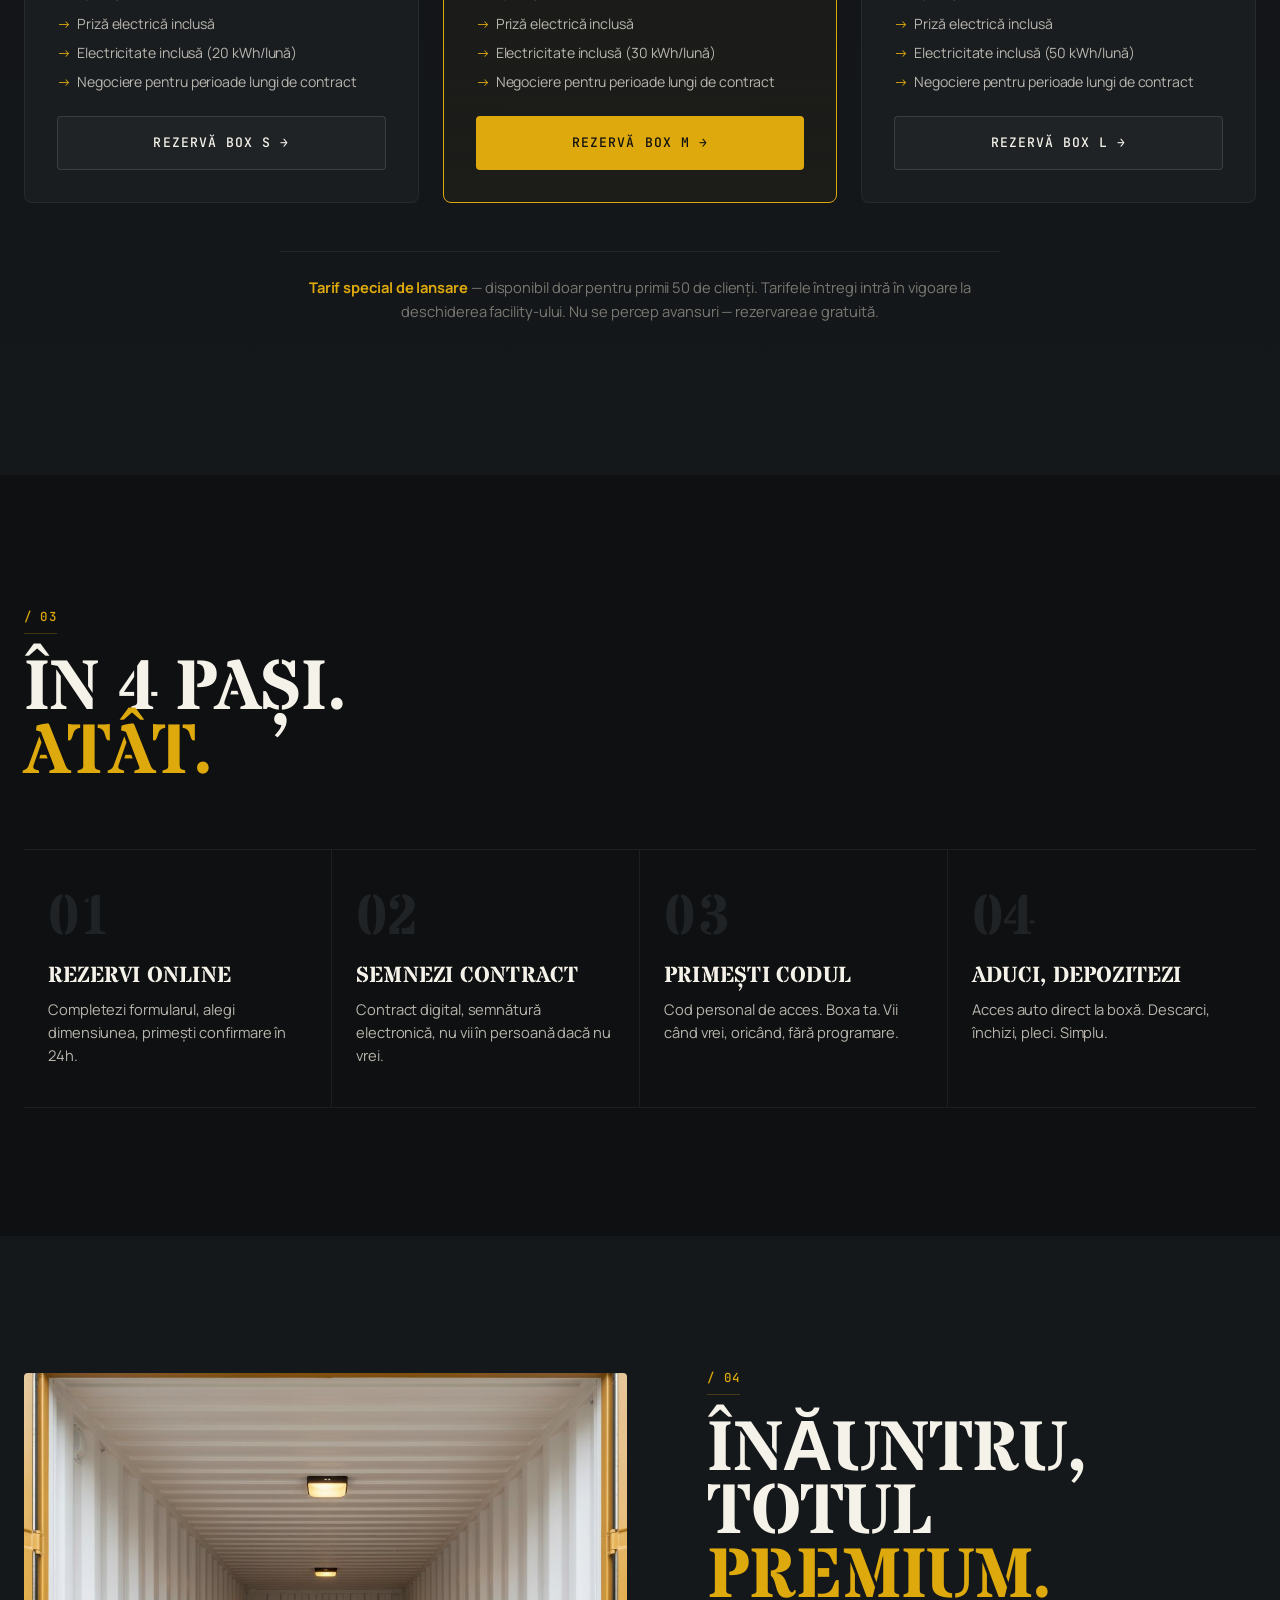
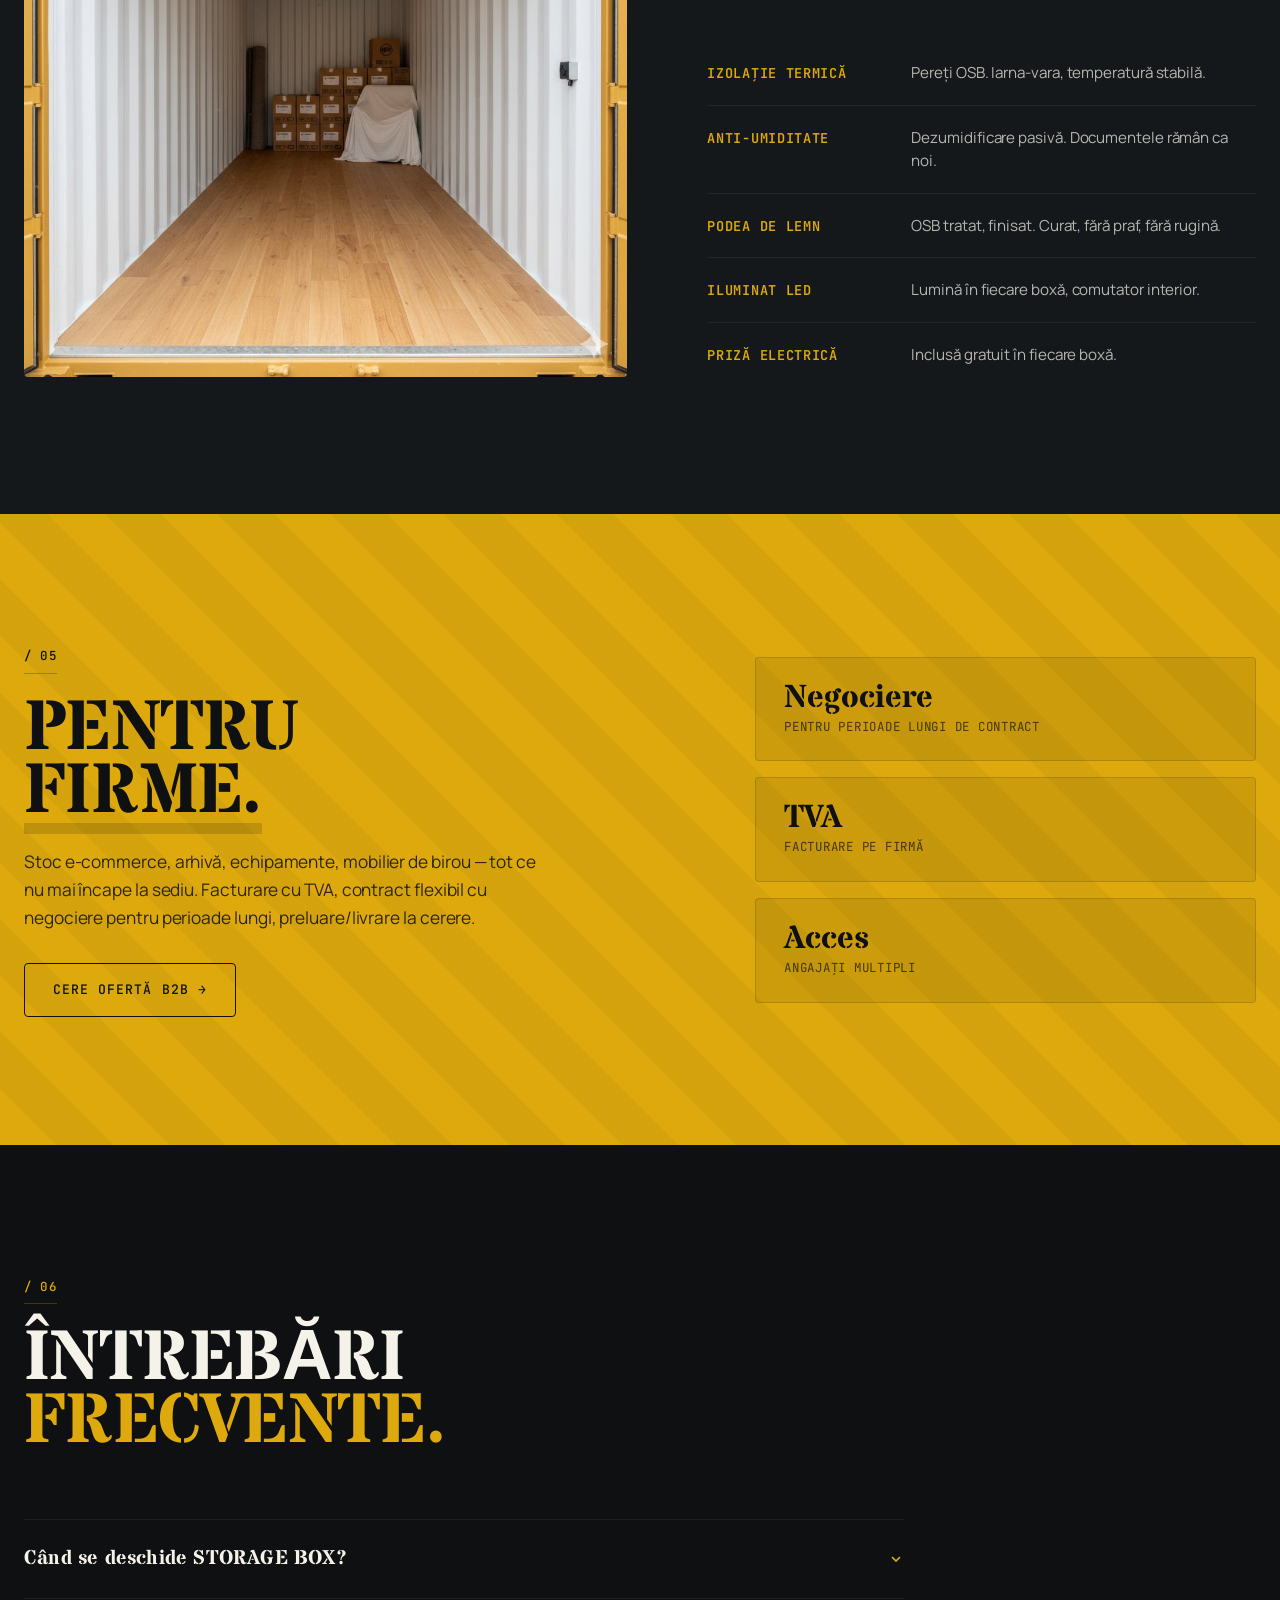
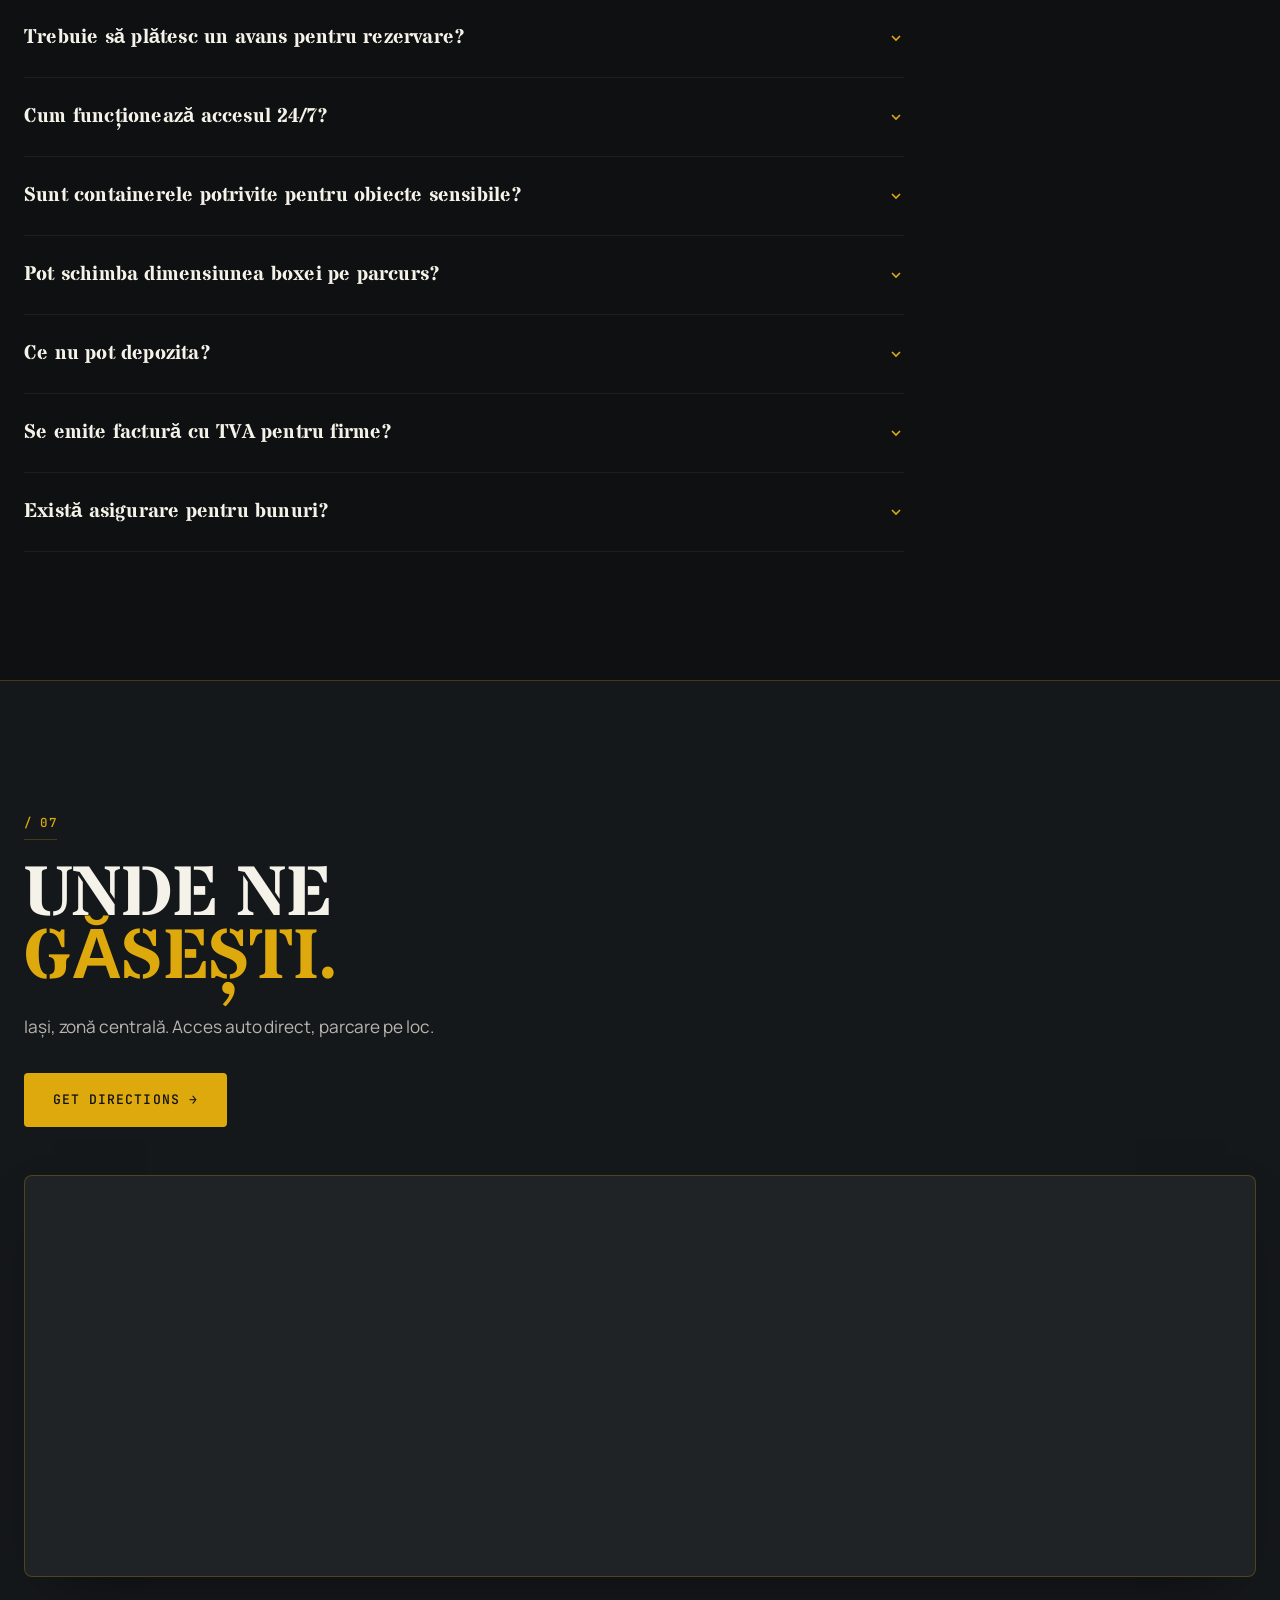
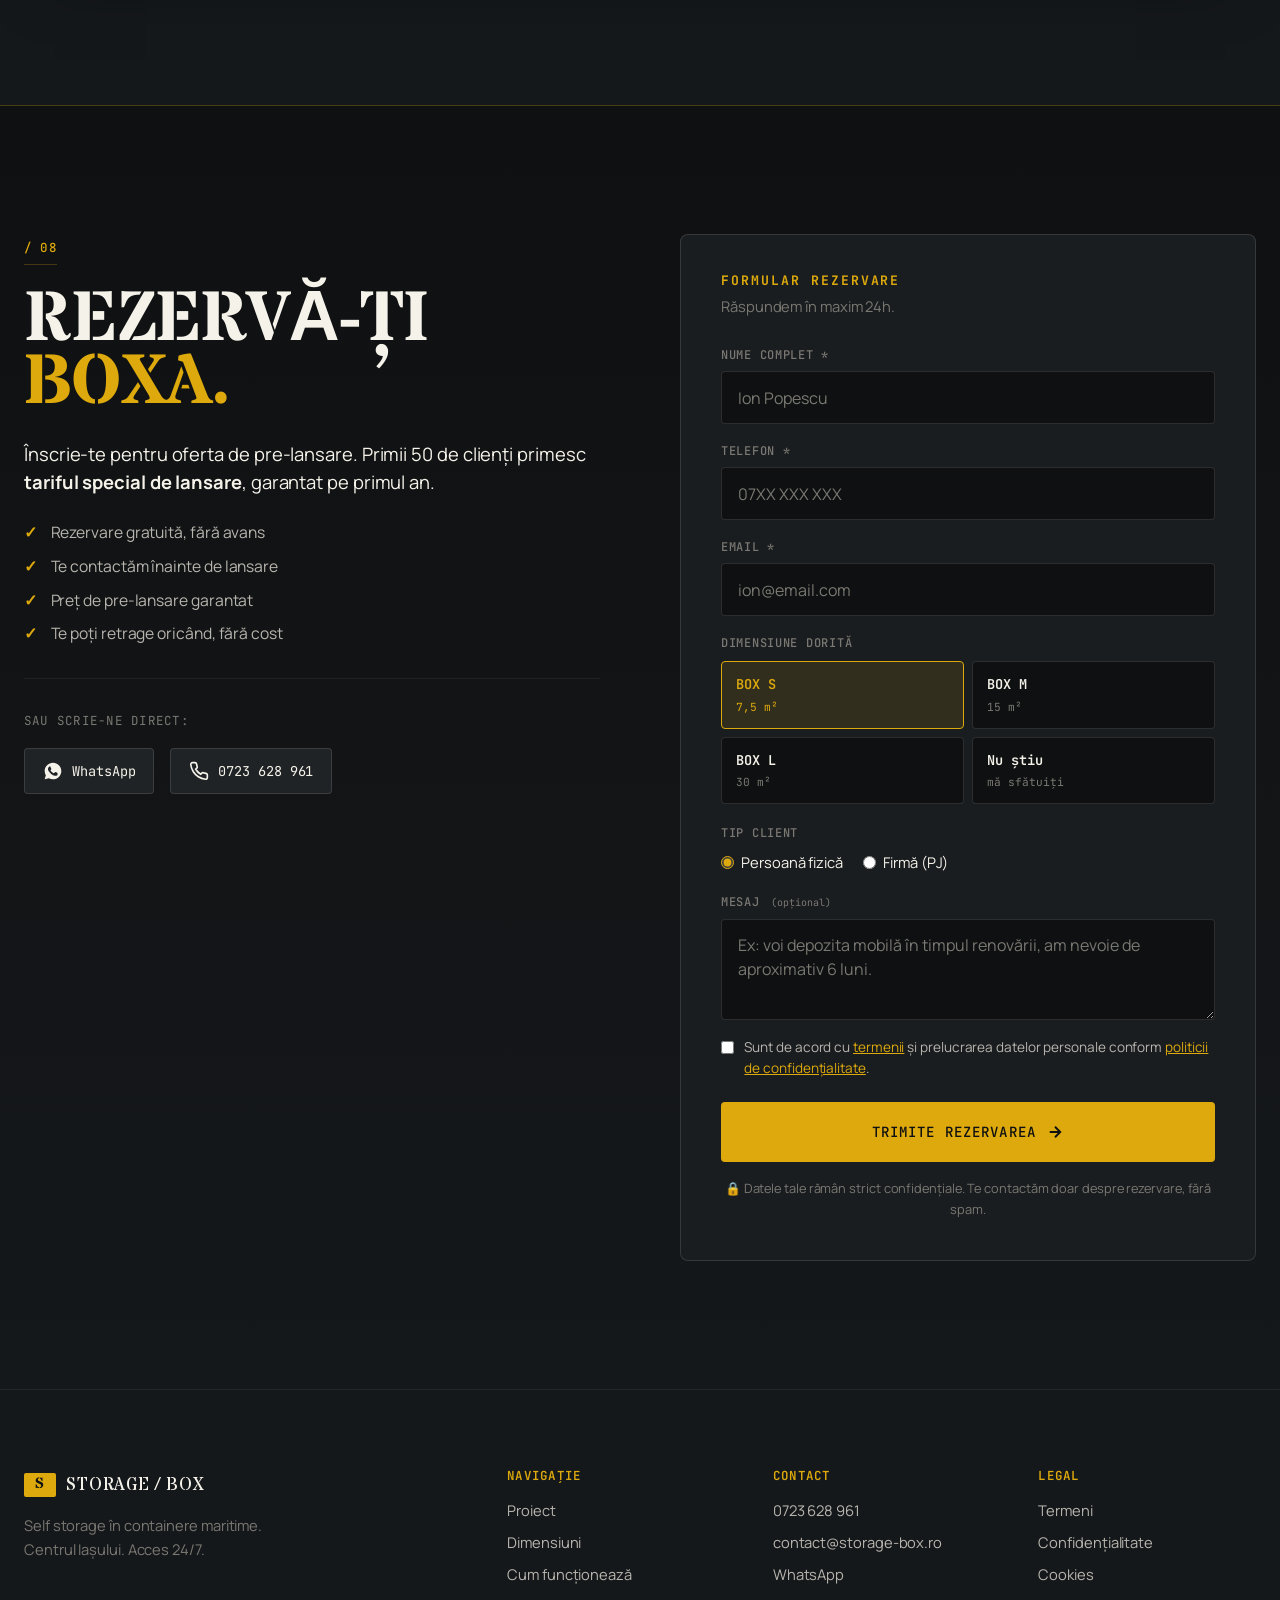
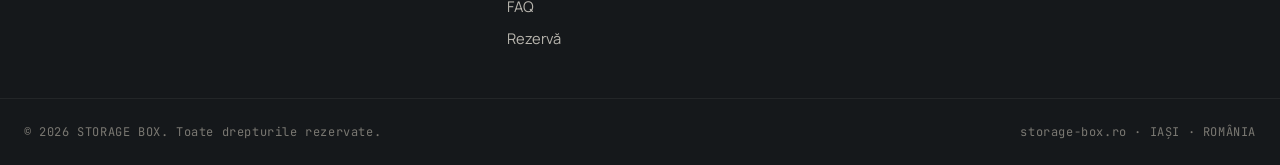
==== commit cb888c95: "Add location/map section, remove paza permanenta" ====
--- a/index.html
+++ b/index.html
@@ -108,6 +108,7 @@
         <a href="#dimensiuni">Dimensiuni</a>
         <a href="#flux">Cum funcționează</a>
         <a href="#faq">FAQ</a>
+        <a href="#locatie">Locație</a>
         <a href="#contact" class="nav-cta">Rezervă</a>
       </nav>
       <button class="mobile-toggle" aria-label="Meniu" aria-expanded="false">
@@ -209,8 +210,8 @@
           Robuste. Sigure. Curate. Modulare.
         </p>
         <p>
-          Construim un facility în zonă centrală Iași — cu acces non-stop, supraveghere video,
-          pază permanentă și boxe de diverse dimensiuni. Indiferent că ești o firmă care
+          Construim un facility în zonă centrală Iași — cu acces non-stop, supraveghere video
+          și boxe de diverse dimensiuni. Indiferent că ești o firmă care
           are nevoie de stocaj pentru marfă sau arhivă, sau o persoană care nu mai are
           unde ține lucrurile în renovare, ai o boxă pe măsură.
         </p>
@@ -558,12 +559,42 @@
     </div>
   </section>
 
+  <!-- ===== LOCATION ===== -->
+  <section class="location" id="locatie" aria-labelledby="location-title">
+    <div class="container">
+      <div class="section-head">
+        <span class="section-num">/ 07</span>
+        <h2 id="location-title" class="section-title">
+          Unde ne<br>
+          <span class="accent">găsești.</span>
+        </h2>
+        <p class="section-lead">
+          Iași, zonă centrală. Acces auto direct, parcare pe loc.
+        </p>
+        <a href="https://maps.app.goo.gl/SE8FCh3uQy6P6pRY7" target="_blank" rel="noopener" class="btn btn-primary location-cta">
+          GET DIRECTIONS →
+        </a>
+      </div>
+      <div class="location-map reveal" style="--delay: 0.15s">
+        <iframe
+          src="https://www.google.com/maps/embed?pb=!1m18!1m12!1m3!1d2715.0!2d27.5800!3d47.1580!2m3!1f0!2f0!3f0!3m2!1i1024!2i768!4f13.1!3m3!1m2!1s0x0%3A0x0!2zStorage+Box+Iasi!5e0!3m2!1sro!2sro!4v1"
+          width="100%"
+          height="400"
+          style="border:0;"
+          allowfullscreen=""
+          loading="lazy"
+          referrerpolicy="no-referrer-when-downgrade"
+          title="Locație STORAGE BOX Iași pe Google Maps"></iframe>
+      </div>
+    </div>
+  </section>
+
   <!-- ===== CTA & FORM ===== -->
   <section class="cta" id="contact" aria-labelledby="cta-title">
     <div class="container cta-grid">
 
       <div class="cta-text reveal">
-        <span class="section-num">/ 07</span>
+        <span class="section-num">/ 08</span>
         <h2 id="cta-title" class="section-title">
           Rezervă-ți<br>
           <span class="accent">boxa.</span>
--- a/assets/style.css
+++ b/assets/style.css
@@ -974,6 +974,53 @@
   color: var(--text-mid);
   font-size: 1rem;
   line-height: 1.65;
+}
+
+/* ----- LOCATION ----- */
+.location {
+  padding: var(--space-xl) 0;
+  background: var(--bg-2);
+  border-top: 1px solid var(--accent-line);
+  border-bottom: 1px solid var(--accent-line);
+}
+
+.location .section-head {
+  text-align: left;
+  margin-bottom: 3rem;
+  max-width: 720px;
+}
+
+.location .section-lead {
+  margin-bottom: 2rem;
+}
+
+.location-cta {
+  display: inline-flex;
+  align-items: center;
+  gap: 0.5rem;
+}
+
+.location-map {
+  border-radius: var(--radius-lg);
+  overflow: hidden;
+  border: 1px solid var(--accent-line);
+  background: var(--bg-3);
+  box-shadow: 0 24px 60px -30px rgba(0, 0, 0, 0.6);
+  position: relative;
+}
+
+.location-map iframe {
+  display: block;
+  width: 100%;
+  height: 400px;
+  border: 0;
+  filter: grayscale(0.2) contrast(1.05);
+}
+
+@media (max-width: 720px) {
+  .location-map iframe {
+    height: 320px;
+  }
 }
 
 /* ----- CTA ----- */
